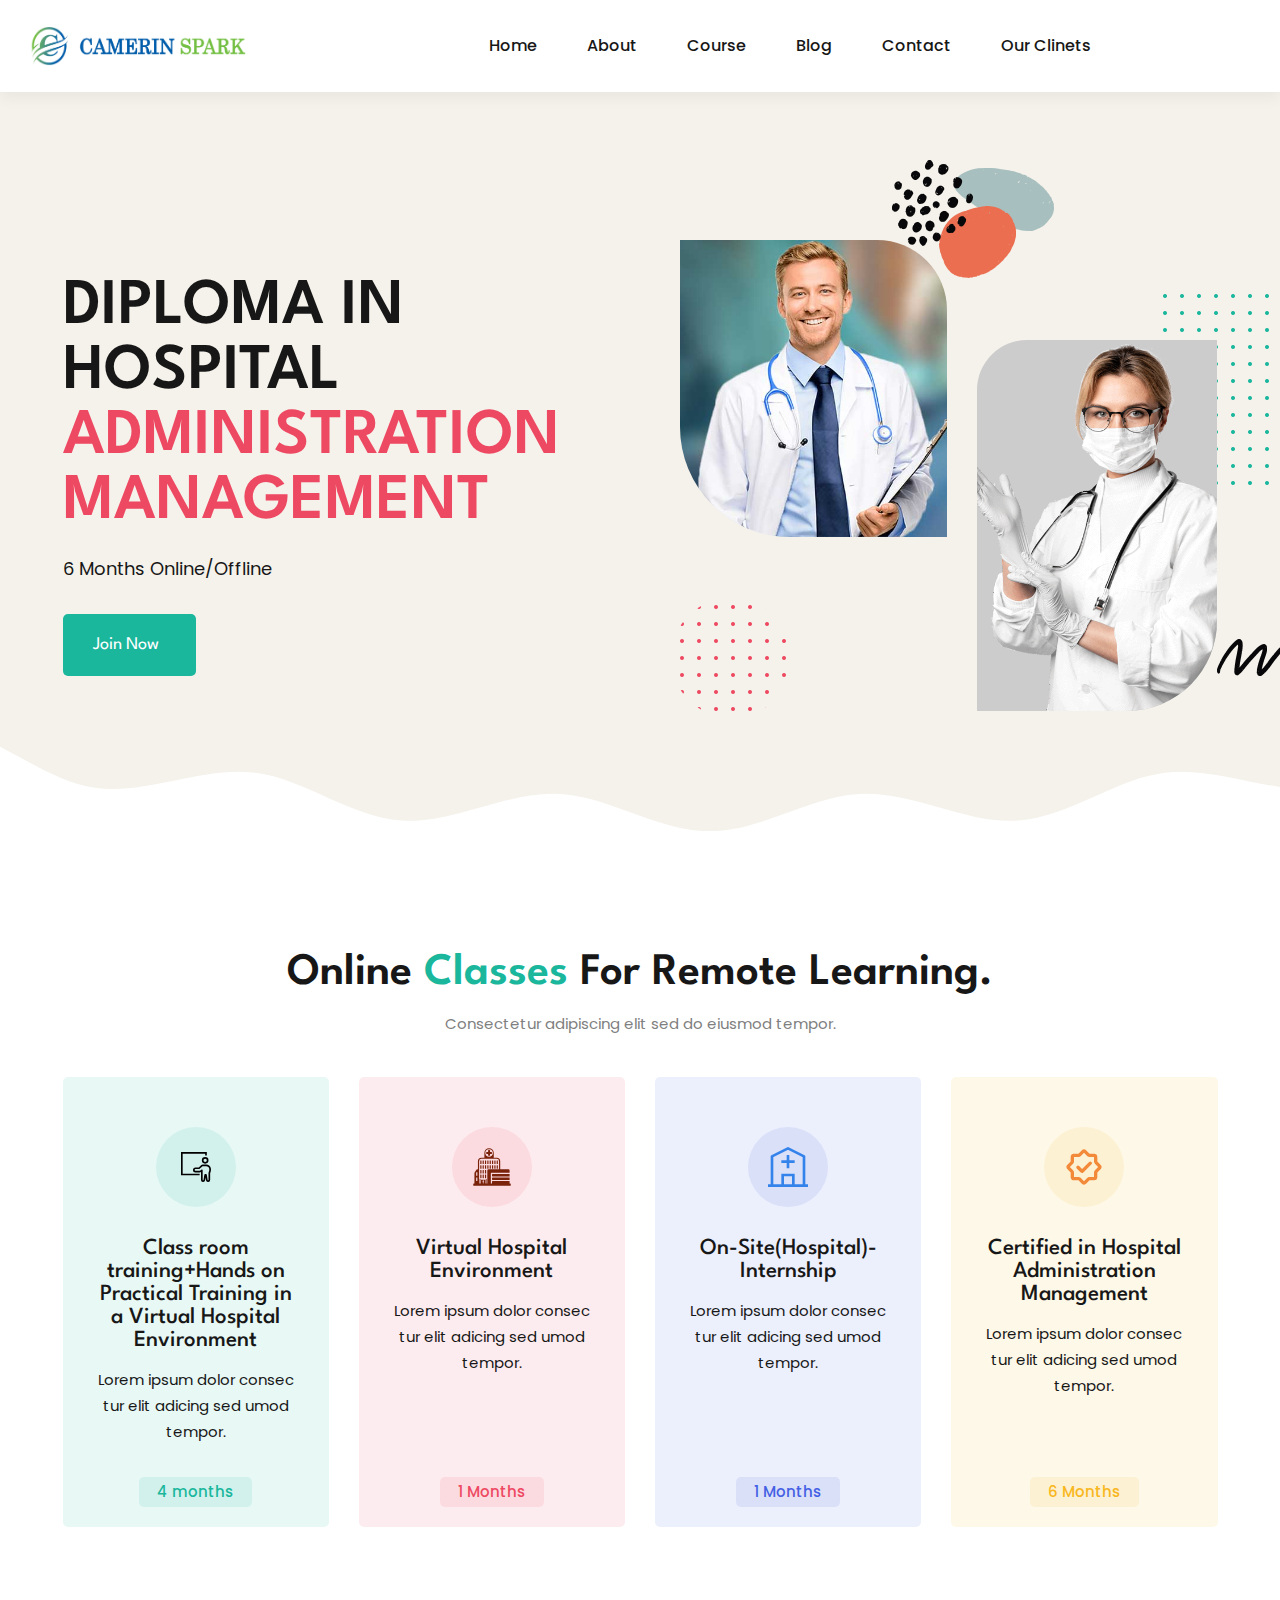
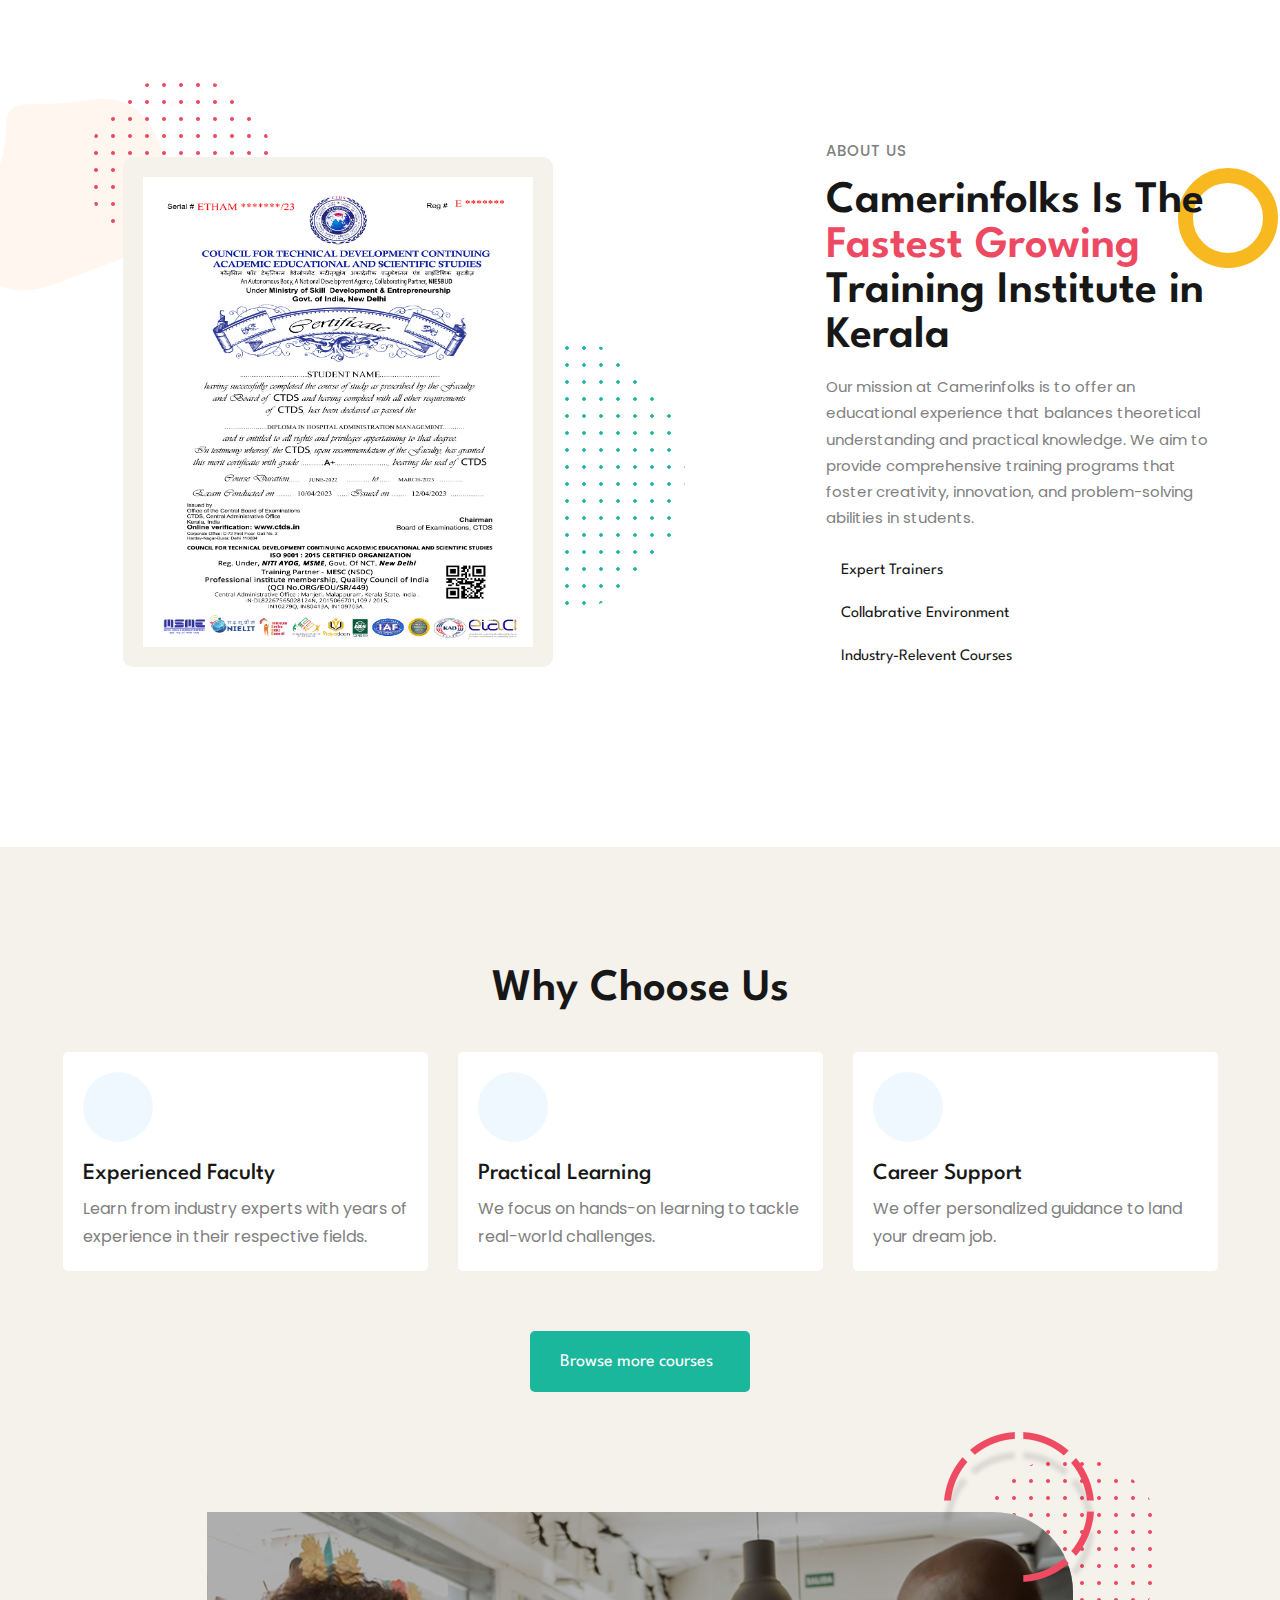
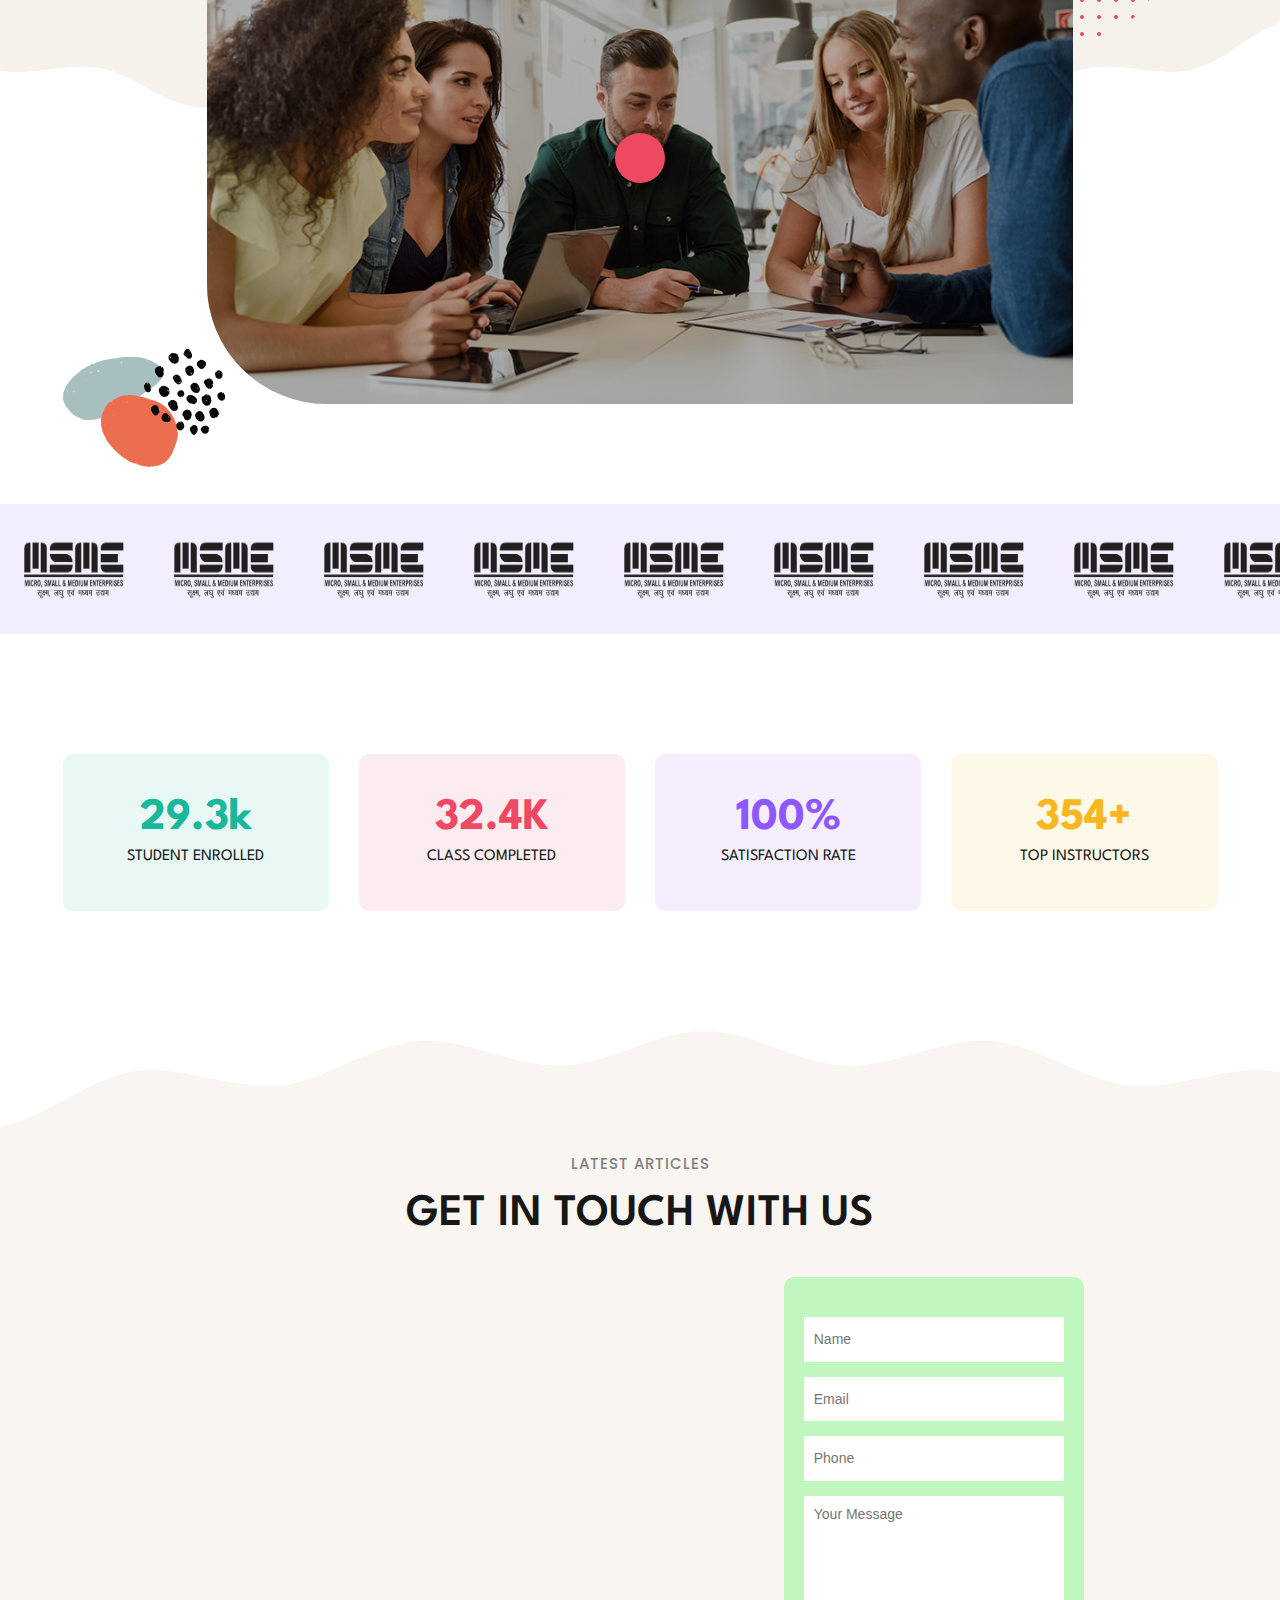
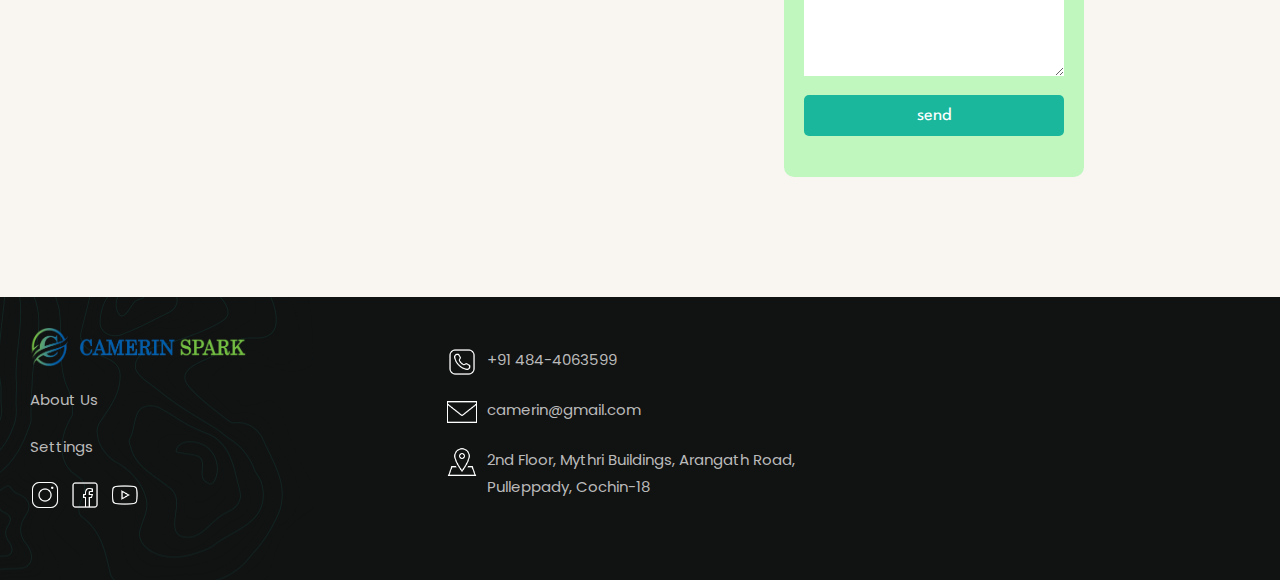
==== index.html @ 9398b5c0 "first commit" ====
<!DOCTYPE html>
<html lang="en">

<head>
  <meta charset="UTF-8">
  <meta http-equiv="X-UA-Compatible" content="IE=edge">
  <meta name="viewport" content="width=device-width, initial-scale=1.0">

  <!-- 
    - primary meta tag
  -->
  <title>camerin spark</title>
  <meta name="title" content="camerin spark">
  <meta name="description" content="This is an education html template made by codewithsadee">

  <!-- 
    - favicon
  -->
  <link rel="shortcut icon" href="./assets/images/logo_trasperent_cropped.png" type="image/svg+xml">

  <!-- 
    - custom css link
  -->
  <link rel="stylesheet" href="./assets/css/style.css">

  <!-- 
    - google font link
  -->
  <link rel="preconnect" href="https://fonts.googleapis.com">
  <link rel="preconnect" href="https://fonts.gstatic.com" crossorigin>
  <link
    href="https://fonts.googleapis.com/css2?family=League+Spartan:wght@400;500;600;700;800&family=Poppins:wght@400;500&display=swap"
    rel="stylesheet">

  <!-- 
    - preload images
  -->
  <link rel="preload" as="image" href="./assets/images/hero-bg.svg">
  <link rel="preload" as="image" href="./assets/images/hero-banner-1.jpg">
  <link rel="preload" as="image" href="./assets/images/hero-banner-2.jpg">
  <link rel="preload" as="image" href="./assets/images/hero-shape-1.svg">
  <link rel="preload" as="image" href="./assets/images/hero-shape-2.png">

</head>

<body id="top">

  <!-- 
    - #HEADER
  -->

  <header class="header" data-header>
    <div class="container">

      <a href="#" class="logo">
        <img src="./assets/images/logo_trasperent.png" width="162" height="50" alt="EduWeb logo">
      </a>

      <nav class="navbar" data-navbar>

        <div class="wrapper">
          <a href="#" class="logo">
            <img src="./assets/images/logo_trasperent.png" width="162" height="50" alt="EduWeb logo">
          </a>

          <button class="nav-close-btn" aria-label="close menu" data-nav-toggler>
            <ion-icon name="close-outline" aria-hidden="true"></ion-icon>
          </button>
        </div>

        <ul class="navbar-list">

          <li class="navbar-item">
            <a href="#home" class="navbar-link" data-nav-link>Home</a>
          </li>

          <li class="navbar-item">
            <a href="#about" class="navbar-link" data-nav-link>About</a>
          </li>

          <li class="navbar-item">
            <a href="#courses" class="navbar-link" data-nav-link>Course</a>
          </li>

          <li class="navbar-item">
            <a href="#blog" class="navbar-link" data-nav-link>Blog</a>
          </li>

          <li class="navbar-item">
            <a href="#contact" class="navbar-link" data-nav-link>Contact</a>
          </li>
          <li class="navbar-item">
            <a href="./client.html" class="navbar-link" data-nav-link>Our Clinets</a>
          </li>

        </ul>

      </nav>

      <div class="header-actions">

        <button class="header-action-btn" aria-label="open menu" data-nav-toggler>
          <ion-icon name="menu-outline" aria-hidden="true"></ion-icon>
        </button>

      </div>

      <div class="overlay" data-nav-toggler data-overlay></div>

    </div>
  </header>





  <main>
    <article>

      <!-- 
        - #HERO
      -->

      <section class="section hero has-bg-image" id="home" aria-label="home"
        style="background-image: url('./assets/images/hero-bg.svg')">
        <div class="container">

          <div class="hero-content">

            <h1 class="h1 section-title">
              DIPLOMA IN HOSPITAL<span class="span">ADMINISTRATION MANAGEMENT</span>
            </h1>

            <p class="hero-text">
              6 Months Online/Offline
            </p>

            <a href="#contact" class="btn has-before">
              <span class="span">Join Now</span>

              <ion-icon name="arrow-forward-outline" aria-hidden="true"></ion-icon>
            </a>

          </div>

          <figure class="hero-banner">

            <div class="img-holder one" style="--width: 270; --height: 300;">
              <img src="./assets/images/team-2.jpg" width="270" height="300" alt="hero banner" class="img-cover">
            </div>

            <div class="img-holder two" style="--width: 240; --height: 370;">
              <img src="./assets/images/bg-doctor.png" width="240" height="370" alt="hero banner" class="img-cover">
            </div>

           

            <img src="./assets/images/hero-shape-2.png" width="622" height="551" alt="" class="shape hero-shape-2">

          </figure>

        </div>
      </section>





      <!-- 
        - #Corse
      -->

      <section class="section category" aria-label="course" id="courses">
        <div class="container">


          <h2 class="h2 section-title">
            Online <span class="span">Classes</span> For Remote Learning.
          </h2>

          <p class="section-text">
            Consectetur adipiscing elit sed do eiusmod tempor.
          </p>

          <ul class="grid-list">

            <li>
              <div class="category-card" style="--color: 170, 75%, 41%">

                <div class="card-icon">
                  <img src="./assets/images/category-1.svg" width="40" height="40" loading="lazy"
                    alt="Online Degree Programs" class="img">
                </div>

                <h3 class="h3">
                  <a href="#" class="card-title">Class room training+Hands on Practical Training in a Virtual Hospital
                    Environment</a>
                </h3>

                <p class="card-text">
                  Lorem ipsum dolor consec tur elit adicing sed umod tempor.
                </p>

                <span class="card-badge">4 months</span>

              </div>
            </li>

            <li>
              <div class="category-card" style="--color: 351, 83%, 61%">

                <div class="card-icon">
                  <img src="./assets/images/category-2.svg" width="40" height="40" loading="lazy"
                    alt="Non-Degree Programs" class="img">
                </div>

                <h3 class="h3">
                  <a href="#" class="card-title">Virtual Hospital Environment</a>
                </h3>

                <p class="card-text">
                  Lorem ipsum dolor consec tur elit adicing sed umod tempor.
                </p>

                <span class="card-badge">1 Months</span>

              </div>
            </li>

            <li>
              <div class="category-card" style="--color: 229, 75%, 58%">

                <div class="card-icon">
                  <img src="./assets/images/category-3.svg" width="40" height="40" loading="lazy"
                    alt="Off-Campus Programs" class="img">
                </div>

                <h3 class="h3">
                  <a href="#" class="card-title">On-Site(Hospital)-Internship</a>
                </h3>

                <p class="card-text">
                  Lorem ipsum dolor consec tur elit adicing sed umod tempor.
                </p>

                <span class="card-badge">1 Months</span>

              </div>
            </li>

            <li>
              <div class="category-card" style="--color: 42, 94%, 55%">

                <div class="card-icon">
                  <img src="./assets/images/category-4.svg" width="40" height="40" loading="lazy"
                    alt="Hybrid Distance Programs" class="img">
                </div>

                <h3 class="h3">
                  <a href="#" class="card-title">Certified in Hospital Administration Management</a>
                </h3>

                <p class="card-text">
                  Lorem ipsum dolor consec tur elit adicing sed umod tempor.
                </p>

                <span class="card-badge">6 Months</span>

              </div>
            </li>

          </ul>

        </div>
      </section>





      <!-- 
        - #ABOUT
      -->

      <section class="section about" id="about" aria-label="about">
        <div class="container">

          <figure class="about-banner">

            <div class="img-holder" id="img-holder" >
              <div class="img-box">
             <img src="./assets//images/certificate.jpeg" alt="">
              </div>
            </div>
            <!-- <img src="./assets/images/about-shape-1.svg" width="360" height="420" loading="lazy" alt=""
            class="shape about-shape-1"> -->

            <!-- <img src="./assets/images/about-shape-2.svg" width="371" height="220" loading="lazy" alt=""
              class="shape about-shape-2"> -->

            <img src="./assets/images/about-shape-3.png" width="722" height="528" loading="lazy" alt=""
              class="shape about-shape-3">

          </figure>

          <div class="about-content">

            <p class="section-subtitle">About Us</p>

            <h2 class="h2 section-title">
              Camerinfolks Is The<span class="span">Fastest Growing</span>Training Institute in Kerala
            </h2>
            <p class="section-text">
              Our mission at Camerinfolks is to offer an educational experience that balances theoretical understanding
              and practical knowledge. We aim to provide comprehensive training programs that foster creativity,
              innovation, and problem-solving abilities in students.
            </p>

            <ul class="about-list">

              <li class="about-item">
                <ion-icon name="checkmark-done-outline" aria-hidden="true"></ion-icon>

                <span class="span">Expert Trainers</span>
              </li>

              <li class="about-item">
                <ion-icon name="checkmark-done-outline" aria-hidden="true"></ion-icon>

                <span class="span">Collabrative Environment</span>
              </li>

              <li class="about-item">
                <ion-icon name="checkmark-done-outline" aria-hidden="true"></ion-icon>

                <span class="span">Industry-Relevent Courses</span>
              </li>

            </ul>

            <img src="./assets/images/about-shape-4.svg" width="100" height="100" loading="lazy" alt=""
              class="shape about-shape-4">

          </div>

        </div>
      </section>





      <!-- 
        - #why choose us
      -->

      <section class="section course"  aria-label="course">
        <div class="container">


          <h2 class="h2 section-title">Why Choose Us</h2>

          <ul class="grid-list">

            <li>
              <div class="course-card">
                <div class="why-box">
                  <div class="why-icon-box"><ion-icon class="why-icon" name="calendar-outline"></ion-icon></div>
                  <div id="why-content-box">
                    <h3 class="h3"><a>Experienced Faculty</a></h3>
                    <p class="card-text">Learn from industry experts with years of experience in their respective
                      fields.</p>
                  </div>
                </div>
              </div>
            </li>
            <li>
              <div class="course-card">
                <div class="why-box">
                  <div class="why-icon-box"><ion-icon class="why-icon" name="business-outline"></ion-icon></div>
                  <div id="why-content-box">
                    <h3 class="h3"><a>Practical Learning</a></h3>
                    <p class="card-text">We focus on hands-on learning to tackle real-world challenges.</p>
                  </div>
                </div>
              </div>
            </li>
            <li>
              <div class="course-card">
                <div class="why-box">
                  <div class="why-icon-box"><ion-icon class="why-icon" name="timer-outline"></ion-icon></div>
                  <div id="why-content-box">
                    <h3 class="h3"><a>Career Support</a></h3>
                    <p class="card-text">We offer personalized guidance to land your dream job.</p>
                  </div>
                </div>
              </div>
            </li>



          </ul>

          <a href="#" class="btn has-before">
            <span class="span">Browse more courses</span>

            <ion-icon name="arrow-forward-outline" aria-hidden="true"></ion-icon>
          </a>

        </div>
      </section>





      <!-- 
        - #VIDEO
      -->

      <section class="video has-bg-image" aria-label="video"
        style="background-image: url('./assets/images/video-bg.png')">
        <div class="container">

          <div class="video-card">

            <div class="video-banner img-holder has-after" style="--width: ; --height: ;">
              <img src="./assets/images/video-banner.jpg" width="970" height="550" loading="lazy" alt="video banner"
                class="img-cover">

              <button class="play-btn" aria-label="play video">
                <ion-icon name="play" aria-hidden="true"></ion-icon>
              </button>
            </div>

            <img src="./assets/images/video-shape-1.png" width="1089" height="605" loading="lazy" alt=""
              class="shape video-shape-1">

            <img src="./assets/images/video-shape-2.png" width="158" height="174" loading="lazy" alt=""
              class="shape video-shape-2">

          </div>

        </div>
      </section>


      <div class="company-section">
        <div class="company-section-box">
          <img src="./assets/images/partners1.png" alt="">
        </div>
        <div class="company-section-box">
          <img src="./assets/images/partners1.png" alt="">
        </div>
        <div class="company-section-box">
          <img src="./assets/images/partners1.png" alt="">
        </div>
        <div class="company-section-box">
          <img src="./assets/images/partners1.png" alt="">
        </div>
        <div class="company-section-box">
          <img src="./assets/images/partners1.png" alt="">
        </div>
        <div class="company-section-box">
          <img src="./assets/images/partners1.png" alt="">
        </div>
        <div class="company-section-box">
          <img src="./assets/images/partners1.png" alt="">
        </div>
        <div class="company-section-box">
          <img src="./assets/images/partners1.png" alt="">
        </div>
        <div class="company-section-box">
          <img src="./assets/images/partners1.png" alt="">
        </div>
        <div class="company-section-box">
          <img src="./assets/images/partners1.png" alt="">
        </div>
      </div>





      <!-- 
        - #STATE
      -->

      <section class="section stats" aria-label="stats">
        <div class="container">

          <ul class="grid-list">

            <li>
              <div class="stats-card" style="--color: 170, 75%, 41%">
                <h3 class="card-title">29.3k</h3>

                <p class="card-text">Student Enrolled</p>
              </div>
            </li>

            <li>
              <div class="stats-card" style="--color: 351, 83%, 61%">
                <h3 class="card-title">32.4K</h3>

                <p class="card-text">Class Completed</p>
              </div>
            </li>

            <li>
              <div class="stats-card" style="--color: 260, 100%, 67%">
                <h3 class="card-title">100%</h3>

                <p class="card-text">Satisfaction Rate</p>
              </div>
            </li>

            <li>
              <div class="stats-card" style="--color: 42, 94%, 55%">
                <h3 class="card-title">354+</h3>

                <p class="card-text">Top Instructors</p>
              </div>
            </li>

          </ul>

        </div>
      </section>





      <!-- 
        - #contact
      -->

      <section class="section blog has-bg-image" id="contact" aria-label="blog"
        style="background-image: url('./assets/images/blog-bg.svg')">
        <div class="container">

          <p class="section-subtitle">Latest Articles</p>

          <h2 class="h2 section-title">GET IN TOUCH WITH US</h2>
          <div class="contact-section">
            <div class="contact-details">

            </div>
            <div class="contact-form-container">
              <form method="post" action="https://script.google.com/macros/s/AKfycbxgvLLyGcrRQfKR5fucp6spOik-lvtg8Z1G0EgBoYIe5aEpSoWYTeNMl5RRjBvzOwwDAg/exec" name="gform" class="contact-form">
                <div>
                  <input type="text" name="your-name" placeholder="Name">
                </div>
                <div>
                  <input type="text" name="your-number" placeholder="Email">
                </div>
                <div>
                  <input type="email" name="your-email" placeholder="Phone">
                </div>
                <div>
                  <textarea name="message" id="" cols="30" rows="10" placeholder="Your Message"></textarea>
                </div>
                <button class="form-submit" type="submit" id="submit" value="Submit">send</button>
              </form>
            </div>
          </div>


          <img src="./assets/images/blog-shape.png"  height="186" loading="lazy" alt=""
            class="shape blog-shape">

        </div>
      </section>


    </article>
  </main>





  <!-- 
    - #FOOTER
  -->

  <footer class="footer" style="background-image: url('./assets/images/footer-bg.png')">

    <div class="footer-top" id="footer-top">
      <div class=" grid-list">

        <div class="footer-brand" id="footer-brand">

          <a href="#">
            <img class="main-logo"  src="./assets/images/logo_trasperent.png" width="162" height="50" alt="EduWeb logo">
          </a>

          <!-- <p class="footer-brand-text">
            Camerinfolks Pvt. Ltd. is the most innovative Software Training institute in Kochi, delivering offline and online training across India and other countries. Camerinfolks Pvt. Ltd. is another subsidiary of Camerin Group Pvt. Ltd. We offer a wide range of trending software courses and provide real-time live projects and hands-on practical sessions along with training.
          </p> -->
          <ul class="footer-list first-section">

            <li>
            <p>About Us</p>
            </li>
            <li>Settings</li>
            <li class="social-icon"><a href=""><img src="./assets/images/instagram.png" alt=""></a>
              <img src="./assets//images//facebook.png" alt="">
              <img src="./assets/images/youtube.png" alt="">
            </li>

  
          </ul>



        </div>

        <ul class="footer-list first-section">

          <li>
           <img src="./assets/images/call-icon.png" alt="">
           <p>
            +91 484-4063599</p>
          </li>

          <li>
            <img src="./assets/images/email-icon.png" alt="">
            <p>camerin@gmail.com</p>
          </li>

          <li>
            <img src="./assets/images/address-icon.png" alt="">
            <p>
              2nd Floor, Mythri Buildings, Arangath Road, Pulleppady, Cochin-18</p>
          </li>
    

        </ul>
<!-- 
        <ul class="footer-list second-section">

        </ul> -->


      </div>
    </div>

  </footer>





  <!-- 
    - #BACK TO TOP
  -->

  <!-- <a href="#top" class="back-top-btn" aria-label="back top top" data-back-top-btn>
    <ion-icon name="chevron-up" aria-hidden="true"></ion-icon>
  </a> -->
  <div>
    <a class="whatsapp-icon" href="https://wa.me/7559040048" whatsapp-btn><img
        src="./assets/images/whatsapp.png" alt=""></a>
  </div>





  <!-- 
    - custom js link
  -->
  <script src="./assets/js/script.js" defer></script>

  <!-- 
    - ionicon link
  -->
  <script type="module" src="https://unpkg.com/ionicons@5.5.2/dist/ionicons/ionicons.esm.js"></script>
  <script nomodule src="https://unpkg.com/ionicons@5.5.2/dist/ionicons/ionicons.js"></script>

</body>

</html>
---- assets/css/style.css ----
/*-----------------------------------*\
  #style.css
\*-----------------------------------*/

/**
 * copyright 2022 codewithsadee
 */





/*-----------------------------------*\
  #CUSTOM PROPERTY
\*-----------------------------------*/

:root {

  /**
   * colors
   */

  --selective-yellow: hsl(42, 94%, 55%);
  --eerie-black-1: hsl(0, 0%, 9%);
  --eerie-black-2: hsl(180, 3%, 7%);
  --quick-silver: hsl(0, 0%, 65%);
  --radical-red: hsl(351, 83%, 61%);
  --light-gray: hsl(0, 0%, 80%);
  --isabelline: hsl(36, 33%, 94%);
  --gray-x-11: hsl(0, 0%, 73%);
  --kappel_15: hsla(170, 75%, 41%, 0.15);
  --platinum: hsl(0, 0%, 90%);
  --gray-web: hsl(0, 0%, 50%);
  --black_80: hsla(0, 0%, 0%, 0.8);
  --white_50: hsla(0, 0%, 100%, 0.5);
  --black_50: hsla(0, 0%, 0%, 0.5);
  --black_30: hsla(0, 0%, 0%, 0.3);
  --kappel: hsl(170, 75%, 41%);
  --white: hsl(0, 0%, 100%);

  /**
   * gradient color
   */

  --gradient: linear-gradient(-90deg,hsl(151, 58%, 46%) 0%,hsl(170, 75%, 41%) 100%);

  /**
   * typography
   */

  --ff-league_spartan: 'League Spartan', sans-serif;
  --ff-poppins: 'Poppins', sans-serif; 

  --fs-1: 4.2rem;
  --fs-2: 3.2rem;
  --fs-3: 2.3rem;
  --fs-4: 1.8rem;
  --fs-5: 1.5rem;
  --fs-6: 1.4rem;
  --fs-7: 1.3rem;

  --fw-500: 500;
  --fw-600: 600;

  /**
   * spacing
   */

  --section-padding: 75px;

  /**
   * shadow
   */

  --shadow-1: 0 6px 15px 0 hsla(0, 0%, 0%, 0.05);
  --shadow-2: 0 10px 30px hsla(0, 0%, 0%, 0.06);
  --shadow-3: 0 10px 50px 0 hsla(220, 53%, 22%, 0.1);

  /**
   * radius
   */

  --radius-pill: 500px;
  --radius-circle: 50%;
  --radius-3: 3px;
  --radius-5: 5px;
  --radius-10: 10px;

  /**
   * transition
   */

  --transition-1: 0.25s ease;
  --transition-2: 0.5s ease;
  --cubic-in: cubic-bezier(0.51, 0.03, 0.64, 0.28);
  --cubic-out: cubic-bezier(0.33, 0.85, 0.4, 0.96);

}





/*-----------------------------------*\
  #RESET
\*-----------------------------------*/

*,
*::before,
*::after {
  margin: 0;
  padding: 0;
  box-sizing: border-box;
}

li { list-style: none; }

a,
img,
span,
data,
input,
button,
ion-icon { display: block; }

a {
  color: inherit;
  text-decoration: none;
}

/* img { height: auto; } */

input,
button {
  background: none;
  border: none;
  font: inherit;
}

input { width: 100%; }

button { cursor: pointer; }

ion-icon { pointer-events: none; }

address { font-style: normal; }

html {
  font-family: var(--ff-poppins);
  font-size: 10px;
  scroll-behavior: smooth;
}

body {
  background-color: var(--white);
  color: var(--gray-web);
  font-size: 1.6rem;
  line-height: 1.75;
}

:focus-visible { outline-offset: 4px; }

::-webkit-scrollbar { width: 10px; }

::-webkit-scrollbar-track { background-color: hsl(0, 0%, 98%); }

::-webkit-scrollbar-thumb { background-color: hsl(0, 0%, 80%); }

::-webkit-scrollbar-thumb:hover { background-color: hsl(0, 0%, 70%); }





/*-----------------------------------*\
  #REUSED STYLE
\*-----------------------------------*/

.container { padding-inline: 15px; }

.section { padding-block: var(--section-padding); }

.shape {
  position: absolute;
  display: none;
}

.has-bg-image {
  background-repeat: no-repeat;
  background-size: cover;
  background-position: center;
}

.h1,
.h2,
.h3 {
  color: var(--eerie-black-1);
  font-family: var(--ff-league_spartan);
  line-height: 1;
}

.h1,
.h2 { font-weight: var(--fw-600); }

.h1 { font-size: var(--fs-1); }

.h2 { font-size: var(--fs-2); }

.h3 {
  font-size: var(--fs-3);
  font-weight: var(--fw-500);
}

.section-title {
  --color: var(--radical-red);
  text-align: center;
}

.section-title .span {
  display: inline-block;
  color: var(--color);
}

.btn {
  background-color: var(--kappel);
  color: var(--white);
  font-family: var(--ff-league_spartan);
  font-size: var(--fs-4);
  display: flex;
  align-items: center;
  gap: 7px;
  max-width: max-content;
  padding: 10px 20px;
  border-radius: var(--radius-5);
  overflow: hidden;
}

.has-before,
.has-after {
  position: relative;
  z-index: 1;
}

.has-before::before,
.has-after::after {
  position: absolute;
  content: "";
}

.btn::before {
  inset: 0;
  background-image: var(--gradient);
  z-index: -1;
  border-radius: inherit;
  transform: translateX(-100%);
  transition: var(--transition-2);
}

.btn:is(:hover, :focus)::before { transform: translateX(0); }

.img-holder {
  aspect-ratio: var(--width) / var(--height);
  background-color: var(--light-gray);
  overflow: hidden;
}

.img-cover {
  width: 100%;
  height: 100%;
  object-fit: cover;
}

.section-subtitle {
  font-size: var(--fs-5);
  text-transform: uppercase;
  font-weight: var(--fw-500);
  letter-spacing: 1px;
  text-align: center;
  margin-block-end: 15px;
}

.section-text {
  font-size: var(--fs-5);
  text-align: center;
  margin-block: 15px 25px;
}

.grid-list {
  display: grid;
  gap: 30px;
}

.category-card,
.stats-card { background-color: hsla(var(--color), 0.1); }

:is(.course, .blog) .section-title { margin-block-end: 40px; }





/*-----------------------------------*\
  #HEADER
\*-----------------------------------*/

.header .btn { display: none; }

.header {
  position: absolute;
  top: 0;
  left: 0;
  width: 100%;
  background-color: var(--white);
  padding-block: 12px;
  box-shadow: var(--shadow-1);
  z-index: 4;
}
.header .container .logo{
  width: 300px;
  height: 100%;
}
.header .container .logo img{
  height: 40px;
  width: 216px;
  /* position: absolute; */
  top: 0;
}
.header.active { position: fixed; }

.header .container,
.header-actions,
.navbar .wrapper {
  display: flex;
  justify-content: space-between;
  align-items: center;
  gap: 15px;
}

.header-action-btn,
.nav-close-btn {
  position: relative;
  color: var(--eerie-black-1);
  font-size: 24px;
  transition: var(--transition-1);
}

.header-action-btn:is(:hover, :focus) { color: var(--kappel); }

.header-action-btn .btn-badge {
  position: absolute;
  top: -10px;
  right: -10px;
  background-color: var(--kappel);
  color: var(--white);
  font-family: var(--ff-league_spartan);
  font-size: var(--fs-6);
  min-width: 20px;
  height: 20px;
  border-radius: var(--radius-circle);
}

.navbar {
  position: fixed;
  top: 0;
  left: -320px;
  background-color: var(--white);
  width: 100%;
  max-width: 320px;
  height: 100%;
  z-index: 2;
  transition: 0.25s var(--cubic-in);
}

.navbar.active {
  transform: translateX(320px);
  transition: 0.5s var(--cubic-out);
}

.navbar .wrapper {
  padding: 15px 20px;
  border-block-end: 1px solid var(--platinum);
}

.nav-close-btn {
  background-color: var(--white);
  box-shadow: var(--shadow-2);
  padding: 8px;
  border-radius: var(--radius-circle);
}

.nav-close-btn:is(:hover, :focus) {
  background-color: var(--kappel);
  color: var(--white);
}

.navbar-list { padding: 15px 20px; }

.navbar-item:not(:last-child) { border-block-end: 1px solid var(--platinum); }

.navbar-link {
  padding-block: 8px;
  font-weight: var(--fw-500);
  transition: var(--transition-1);
}

.navbar-link:is(:hover, :focus) { color: var(--kappel); }

.overlay {
  position: fixed;
  inset: 0;
  background-color: var(--black_80);
  pointer-events: none;
  opacity: 0;
  z-index: 1;
  transition: var(--transition-1);
}

.overlay.active {
  opacity: 1;
  pointer-events: all;
}





/*-----------------------------------*\
  #HERO
\*-----------------------------------*/

.hero { padding-block-start: calc(var(--section-padding) + 80px); }

.hero .container {
  display: grid;
  gap: 40px;
}

.hero-text {
  color: var(--eerie-black-1);
  font-size: var(--fs-4);
  text-align: center;
  margin-block: 18px 20px;
}

.hero .btn { margin-inline: auto; }

.hero-banner {
  display: grid;
  grid-template-columns: 1fr 0.8fr;
  align-items: flex-start;
  gap: 30px;
}

.hero-banner .img-holder.one {
  border-top-right-radius: 70px;
  border-bottom-left-radius: 110px;
}

.hero-banner .img-holder.two {
  border-top-left-radius: 50px;
  border-bottom-right-radius: 90px;
}





/*-----------------------------------*\
  #CATEGORY
\*-----------------------------------*/

.category .section-subtitle { color: var(--radical-red); }

.category .section-title { --color: var(--kappel); }

.category .section-text { margin-block-end: 40px; }

.category-card {
  padding: 50px 30px;
  text-align: center;
  border-radius: var(--radius-5);
  max-height: 450px;
  min-height: 450px;
  position: relative;
  box-sizing: border-box;
  display: flex;
  flex-direction: column;
  align-items: center;
  justify-content:flex-start;
}

.category-card .card-icon {
  background-color: hsla(var(--color), 0.1);
  width: 80px;
  height: 80px;
  display: grid;
  place-items: center;
  border-radius: var(--radius-circle);
  margin-inline: auto;
  margin-block-end: 30px;
}

.category-card .card-text {
  color: var(--eerie-black-1);
  font-size: var(--fs-5);
  margin-block: 15px 25px;
}

.category-card .card-badge {
  background-color: hsla(var(--color), 0.1);
  color: hsl(var(--color));
  font-size: var(--fs-5);
  font-weight: var(--fw-500);
  padding: 2px 18px;
  max-width: max-content;
  margin-inline: auto;
  border-radius: var(--radius-5);
  position: absolute;
  bottom: 20px;
  text-align: center;
}





/*-----------------------------------*\
  #ABOUT
\*-----------------------------------*/

.about {
  padding-block-start: 0;
  overflow: hidden;
}

.about .container {
  display: grid;
  gap: 30px;
}

.about-banner {
  position: relative;
  z-index: 1;
}

.about-banner .img-holder { border-radius: var(--radius-10); }
/* .about-content .img-holder .img-box{
  padding: 20px;
} */
.about-banner .img-holder img{
  height: 470px;
  width: 390px;
  
}
#img-holder{
  background-color:transparent;
  text-align: center;
  display: flex;
  align-items: center;
  justify-content: center;
}
#img-holder .img-box{
padding: 20px;
background-color: #F5F2EB;
}
.about-shape-2 {
  display: block;
  bottom: -100px;
  left: -60px;
  animation: bounce 2.5s infinite;
}

@keyframes bounce {
  0%,
  20%,
  50%,
  80%,
  100% { transform: translateY(0); }

  40% { transform: translateY(-30px); }

  60% { transform: translateY(-15px); }
}

.about :is(.section-subtitle, .section-title, .section-text) {
  text-align: left;
}

.about-item {
  margin-block: 15px;
  display: flex;
  align-items: center;
  gap: 15px;
}

.about-item ion-icon {
  color: var(--selective-yellow);
  font-size: 20px;
  --ionicon-stroke-width: 50px;
}

.about-item .span {
  color: var(--eerie-black-1);
  font-family: var(--ff-league_spartan);
}
@media (max-width: 500px) {
  .about-banner .img-holder img{
    height: 400px;
    width: 330px;
    
  }
  #img-holder .img-box{
    border-radius: 5px;
    }
}





/*-----------------------------------*\
  #COURSE
\*-----------------------------------*/

.course { background-color: var(--isabelline); }
.course-card:hover{
  box-shadow: rgba(0, 0, 0, 0.35) 0px 5px 15px;
}
.course-card .why-box{
  display: flex;
  flex-direction: column;
  padding: 20px;
}
#why-content-box a{
  margin-bottom: 10px;

}

.course-card .why-icon-box{
  display: flex;
  align-items: center;
  justify-content: center;
  color: #f76250;
  background-color: aliceblue;
  width: 70px;
  height: 70px;
  margin-bottom: 20px;
  border-radius: 50%;
}
.why-icon{
  width: 30px;
  height: 30px;
}
.course-card {
  position: relative;
  background-color: var(--white);
  border-radius: var(--radius-5);
  overflow: hidden;

}

.course-card .img-cover { transition: var(--transition-2); }

.course-card:is(:hover, :focus-within) .img-cover { transform: scale(1.1); }

.course-card :is(.abs-badge, .badge) {
  font-family: var(--ff-league_spartan);
  border-radius: var(--radius-3);
}

.course-card .abs-badge {
  position: absolute;
  top: 10px;
  right: 10px;
  background-color: var(--selective-yellow);
  color: var(--white);
  display: flex;
  align-items: center;
  gap: 5px;
  line-height: 1;
  padding: 6px 8px;
  padding-block-end: 3px;
}

.course-card .abs-badge ion-icon {
  font-size: 18px;
  margin-block-end: 5px;
  --ionicon-stroke-width: 50px;
}

.course-card .card-content { padding: 25px; }

.course-card .badge {
  background-color: var(--kappel_15);
  max-width: max-content;
  color: var(--kappel);
  line-height: 25px;
  padding-inline: 10px;
}

.course-card .card-title {
  display: -webkit-box;
  -webkit-box-orient: vertical;
  -webkit-line-clamp: 2;
  overflow: hidden;
  margin-block: 15px 8px;
  transition: var(--transition-1);
}

.course-card .card-title:is(:hover, :focus) { color: var(--kappel); }

.course-card :is(.wrapper, .rating-wrapper, .card-meta-list, .card-meta-item) {
  display: flex;
  align-items: center;
}

.course-card .wrapper { gap: 10px; }

.course-card .rating-wrapper { gap: 3px; }

.course-card .rating-wrapper ion-icon { color: var(--selective-yellow); }

.course-card .rating-text {
  color: var(--eerie-black-1);
  font-size: var(--fs-6);
  font-weight: var(--fw-500);
}

.course-card .price {
  color: var(--radical-red);
  font-family: var(--ff-league_spartan);
  font-size: var(--fs-4);
  font-weight: var(--fw-600);
  margin-block: 8px 15px;
}

.course-card .card-meta-list { flex-wrap: wrap; }

.course-card .card-meta-item {
  position: relative;
  gap: 5px;
}

.course-card .card-meta-item:not(:last-child)::after {
  content: "|";
  display: inline-block;
  color: var(--platinum);
  padding-inline: 10px;
}

.course-card .card-meta-item ion-icon {
  color: var(--quick-silver);
  --ionicon-stroke-width: 50px;
}

.course-card .card-meta-item .span {
  color: var(--eerie-black-1);
  font-size: var(--fs-7);
}

.course .btn {
  margin-inline: auto;
  margin-block-start: 60px;
}





/*-----------------------------------*\
  #VIDEO
\*-----------------------------------*/

.video {
  background-size: contain;
  background-position: center top;
}

.video-banner {
  position: relative;
  border-top-right-radius: 80px;
  border-bottom-left-radius: 120px;
}

.video .play-btn {
  position: absolute;
  top: 50%;
  left: 50%;
  transform: translate(-50%, -50%);
  background-color: var(--radical-red);
  font-size: 30px;
  padding: 16px;
  color: var(--white);
  border-radius: var(--radius-circle);
  box-shadow: 0 0 0 0 var(--white_50);
  z-index: 1;
  animation: pulse 3s ease infinite;
}

@keyframes pulse {
  0% { box-shadow: 0 0 0 0 var(--white_50); }
  100% { box-shadow: 0 0 0 20px transparent; }
}

.video-banner::after {
  inset: 0;
  background-color: var(--black_30);
}



/*-----------------------------------*\
  #companies
\*-----------------------------------*/
.company-section{
  height: 130px;
  width: 100%;
  background-color: #F3EEFF;
  margin-top: 100px;
  display: flex;
  align-items: center;
  justify-content: space-between;
  box-sizing: border-box;
  overflow: hidden;
 
}

.company-section img{
  height: 60px;
  width: 150px;
}

/*-----------------------------------*\
  #STATS
\*-----------------------------------*/

.stats-card {
  text-align: center;
  padding: 25px;
  border-radius: var(--radius-10);
}

.stats-card :is(.card-title, .card-text) { font-family: var(--ff-league_spartan); }

.stats-card .card-title {
  color: hsl(var(--color));
  font-size: var(--fs-2);
  line-height: 1.1;
}

.stats-card .card-text {
  color: var(--eerie-black-1);
  text-transform: uppercase;
}





/*-----------------------------------*\
  #contact
\*-----------------------------------*/


.contact-section{
  display: grid;
  grid-template-columns: 1fr 1fr;
  gap: 20px;
}
.contact-details{
  height: 500px;
  border-radius: 50px 0px 50px 0px;
  background-image: url("../images/contact-section2.jpg");
  background-position: center ;
  background-size: cover;

}
.contact-form-container{
  height: 500px;  
  /* background-color:rgb(191, 247, 191); */
  display: flex;
  justify-content: center;
}


.contact-form{
  height: 500px;
  width: 300px;
  padding: 40px 20px;
  background-color:rgb(191, 247, 191);
  border-radius: 10px;
}
.contact-form input{
  font-family: "Roboto", sans-serif;
  outline: 0;
  background: #ffffff;
  width: 100%;
  border: 0;
  margin: 0 0 15px;
  padding: 10px;
  box-sizing: border-box;
  font-size: 14px;
}
.contact-form textarea{
  width: 100%;
  font-family: "Roboto", sans-serif;
  outline: 0;
  background: #ffffff;
  border: 0;
  padding: 10px;
  box-sizing: border-box;
  font-size: 14px;
}
.form-submit{
  background-color: var(--kappel);
  color: var(--white);
  font-family: var(--ff-league_spartan);
  font-size: var(--fs-4);
  padding: 5px 10px;
  border-radius: var(--radius-5);
width: 100%;
margin-top: 10px;
}


@media (max-width: 800px) {
  .contact-section{
    grid-template-columns: 1fr;
  }
  .whatsapp-icon img{
    width: 30px;
    height: 30px;
  }
}




/*-----------------------------------*\
  #FOOTER
\*-----------------------------------*/
.footer {
  background-repeat: no-repeat;
  background-color: var(--eerie-black-2);
  color: var(--gray-x-11);
  font-size: var(--fs-5);
}
#footer-top{
  padding: 30px;
}
#footer-top .main-logo{
  width: 216px;
  height: 40px;
}
.footer .section .grid-list{
  padding-left: 30px;
}



.footer-list{
  padding: 20px 0px;
}
.footer-list li img{
  width: 30px;
  height: 30px;
  margin-right: 10px;
}
.first-section li{
  display: flex;
  margin-bottom: 20px;

}
.social-icon{
  margin-right: 60px;
}
/*
.footer-top {
  display: grid;
  gap: 30px;
}

.footer-brand-text { margin-block: 20px; }

.footer-brand .wrapper {
  display: flex;
  gap: 5px;
}

.footer-brand .wrapper .span { font-weight: var(--fw-500); }

.footer-link { transition: var(--transition-1); }

.footer-link:is(:hover, :focus) { color: var(--kappel); }

.footer-list-title {
  color: var(--white);
  font-family: var(--ff-league_spartan);
  font-size: var(--fs-3);
  font-weight: var(--fw-600);
  margin-block-end: 10px;
}

.footer-list .footer-link { padding-block: 5px; }

.newsletter-form { margin-block: 20px 35px; }

.newsletter-form .input-field {
  background-color: var(--white);
  padding: 12px;
  border-radius: var(--radius-5);
  margin-block-end: 20px;
}

.newsletter-form .btn {
  min-width: 100%;
  justify-content: center;
}

.social-list {
  display: flex;
  gap: 25px;
}

.social-link { font-size: 20px; }

.footer-bottom {
  border-block-start: 1px solid var(--eerie-black-1);
  padding-block: 30px;
}

.copyright { text-align: center; }

.copyright-link {
  color: var(--kappel);
  display: inline-block;
}


 */


/*-----------------------------------*\
  #BACK TO TOP
\*-----------------------------------*/

/* .back-top-btn {
  position: fixed;
  bottom: 40px;
  right: 30px;
  background-color: var(--kappel);
  color: var(--white);
  font-size: 20px;
  padding: 15px;
  border-radius: var(--radius-circle);
  z-index: 3;
  opacity: 0;
  pointer-events: none;
  transition: var(--transition-1);
}

.back-top-btn.active {
  transform: translateY(10px);
  opacity: 1;
  pointer-events: all;
} */
/*-----------------------------------*\
  #Whatsapp icon
\*-----------------------------------*/
.whatsapp-icon {
  position: fixed;
  bottom: 40px;
  right: 30px;
  background-color: var(--kappel);
  color: var(--white);
  font-size: 20px;
  padding: 15px;
  border-radius: var(--radius-circle);
  z-index: 3;
  opacity: 0;
  pointer-events: none;
  transition: var(--transition-1);
}
.whatsapp-icon img{
width: 50px;
height: 50px;
}
.whatsapp-icon.active {
  transform: translateY(10px);
  opacity: 1;
  pointer-events: all;
}
@media (max-width: 400px) {
  .whatsapp-icon img{
    width: 30px;
    height: 30px;
  }
}


/*-----------------------------------*\
  #MEDIA QUERIES
\*-----------------------------------*/

/**
 * responsive for large than 575px screen
 */

@media (min-width: 575px) {

  /**
   * REUSED STYLE
   */

  .container {
    max-width: 520px;
    width: 100%;
    margin-inline: auto;
  }
 

  .grid-list { grid-template-columns: 1fr 1fr; }

  :is(.course, .blog) .grid-list { grid-template-columns: 1fr; }



  /**
   * HEADER
   */

  .header .container { max-width: unset; }

  .header-actions { gap: 30px; }



  /**
   * HERO
   */

  .hero-banner { grid-template-columns: 1fr 0.9fr; }



  /**
   * VIDEO
   */

  .video .play-btn { padding: 25px; }



  /**
   * STATS
   */

  .stats-card { padding: 40px 30px; }



  /**
   * FOOTER
   */



}





/**
 * responsive for large than 768px screen
 */

@media (min-width: 768px) {

  /**
   * CUSTOM PROPERTY
   */

  :root {

    /**
     * typography
     */

    --fs-1: 4.6rem;
    --fs-2: 3.8rem;

  }



  /**
   * REUSED STYLE
   */

  .container { max-width: 720px; }

  .btn { padding: 15px 30px; }

  :is(.course, .blog) .grid-list { grid-template-columns: 1fr 1fr; }



  /**
   * HEADER
   */

  .header .container { padding-inline: 30px; }

  .header .btn {
    display: flex;
    padding: 10px 30px;
    margin-inline: 20px;
  }



  /**
   * HERO
   */

  .hero { padding-block-start: calc(var(--section-padding) + 90px); }

  .hero .container { gap: 50px; }

  .hero-text { margin-block-end: 30px; }

  .hero-banner {
    position: relative;
    z-index: 1;
  }

  .hero-banner .img-holder { max-width: max-content; }

  .hero-banner .img-holder.one { justify-self: flex-end; }

  .hero-banner .img-holder.two { margin-block-start: 100px; }

  .hero-shape-1 {
    display: block;
    position: absolute;
    bottom: -40px;
    left: -10px;
  }



  /**
   * ABOUT
   */

  .about { padding-block-start: 50px; }

  .about-banner {
    padding: 60px;
    padding-inline-end: 0;
  }

  .about-banner .img-holder {
    max-width: max-content;
    margin-inline: auto;
  }

  .about-shape-1 {
    display: block;
    top: -40px;
    right: -70px;
  }



  /**
   * FOOTER
   */

  .footer-brand,
  .footer-list:last-child { grid-column: auto; }

  .newsletter-form .btn { padding-block: 10px; }

}





/**
 * responsive for large than 992px screen
 */

@media (min-width: 992px) {

  /**
   * CUSTOM PROPERTY
   */

  :root {

    /**
     * typography
     */

    --fs-1: 5.5rem;
    --fs-2: 4.5rem;

  }



  /**
   * REUSED STYLE
   */

  .container { max-width: 960px; }

  .grid-list { grid-template-columns: repeat(4, 1fr); }

  :is(.course, .blog) .grid-list { grid-template-columns: repeat(3, 1fr); }



  /**
   * HERO
   */

  .hero .container {
    grid-template-columns: 1fr 1fr;
    align-items: center;
  }

  .hero .section-title,
  .hero-text { text-align: left; }

  .hero .btn { margin-inline: 0; }



  /**
   * ABOUT
   */

  .about .container {
    grid-template-columns: 1fr 0.6fr;
    align-items: center;
    gap: 60px;
  }



  /**
   * VIDEO
   */

  .video-banner {
    max-width: 75%;
    margin-inline: auto;
  }



  /**
   * FOOTER
   */

  .footer .grid-list { grid-template-columns: 1fr 1fr 1fr; }

}





/**
 * responsive for large than 1200px screen
 */

@media (min-width: 1200px) {

  /**
   * CUSTOM PROPERTY
   */

  :root {

    /**
     * typography
     */

    --fs-1: 6.5rem;

    /**
     * spacing
     */

    --section-padding: 120px;

  }



  /**
   * REUSED STYLE
   */

  .container { max-width: 1185px; }

  .shape { display: block; }

  .about-content,
  .video-card,
  .blog { position: relative; }



  /**
   * HEADER
   */

  .header-action-btn:last-child,
  .navbar .wrapper,
  .overlay { display: none; }

  .header.active {
    transform: translateY(-100%);
    animation: slideIn 0.5s ease forwards;
  }

  @keyframes slideIn {
    0% { transform: translateY(-100%); }
    100% { transform: translateY(0); }
  }

  .navbar,
  .navbar.active { all: unset; }

  .navbar-list {
    display: flex;
    gap: 50px;
    padding: 0;
  }

  .navbar-item:not(:last-child) { border-block-end: none; }

  .navbar-link {
    color: var(--eerie-black-1);
    padding-block: 20px;
  }

  .header .btn { margin-inline-end: 0; }



  /**
   * HERO
   */

  .hero { padding-block-start: calc(var(--section-padding) + 120px); }

  .hero .container { gap: 80px; }

  .hero-shape-2 {
    top: -80px;
    z-index: -1;
  }



  /**
   * ABOUT
   */

  .about .container { gap: 110px; }

  .about-banner .img-holder { margin-inline: 0; }

  .about-shape-3 {
    top: -20px;
    left: -100px;
    z-index: -1;
  }

  .about-content { z-index: 1; }

  .about-shape-4 {
    top: 30px;
    right: -60px;
    z-index: -1;
  }



  /**
   * VIDEO
   */

  .video-shape-1 {
    top: -50px;
    left: 0;
  }

  .video-shape-2 {
    top: -80px;
    right: 120px;
    z-index: 1;
  }



  /**
   * BLOG
   */

  .blog-shape {
    top: 0;
    left: 0;
  }

}
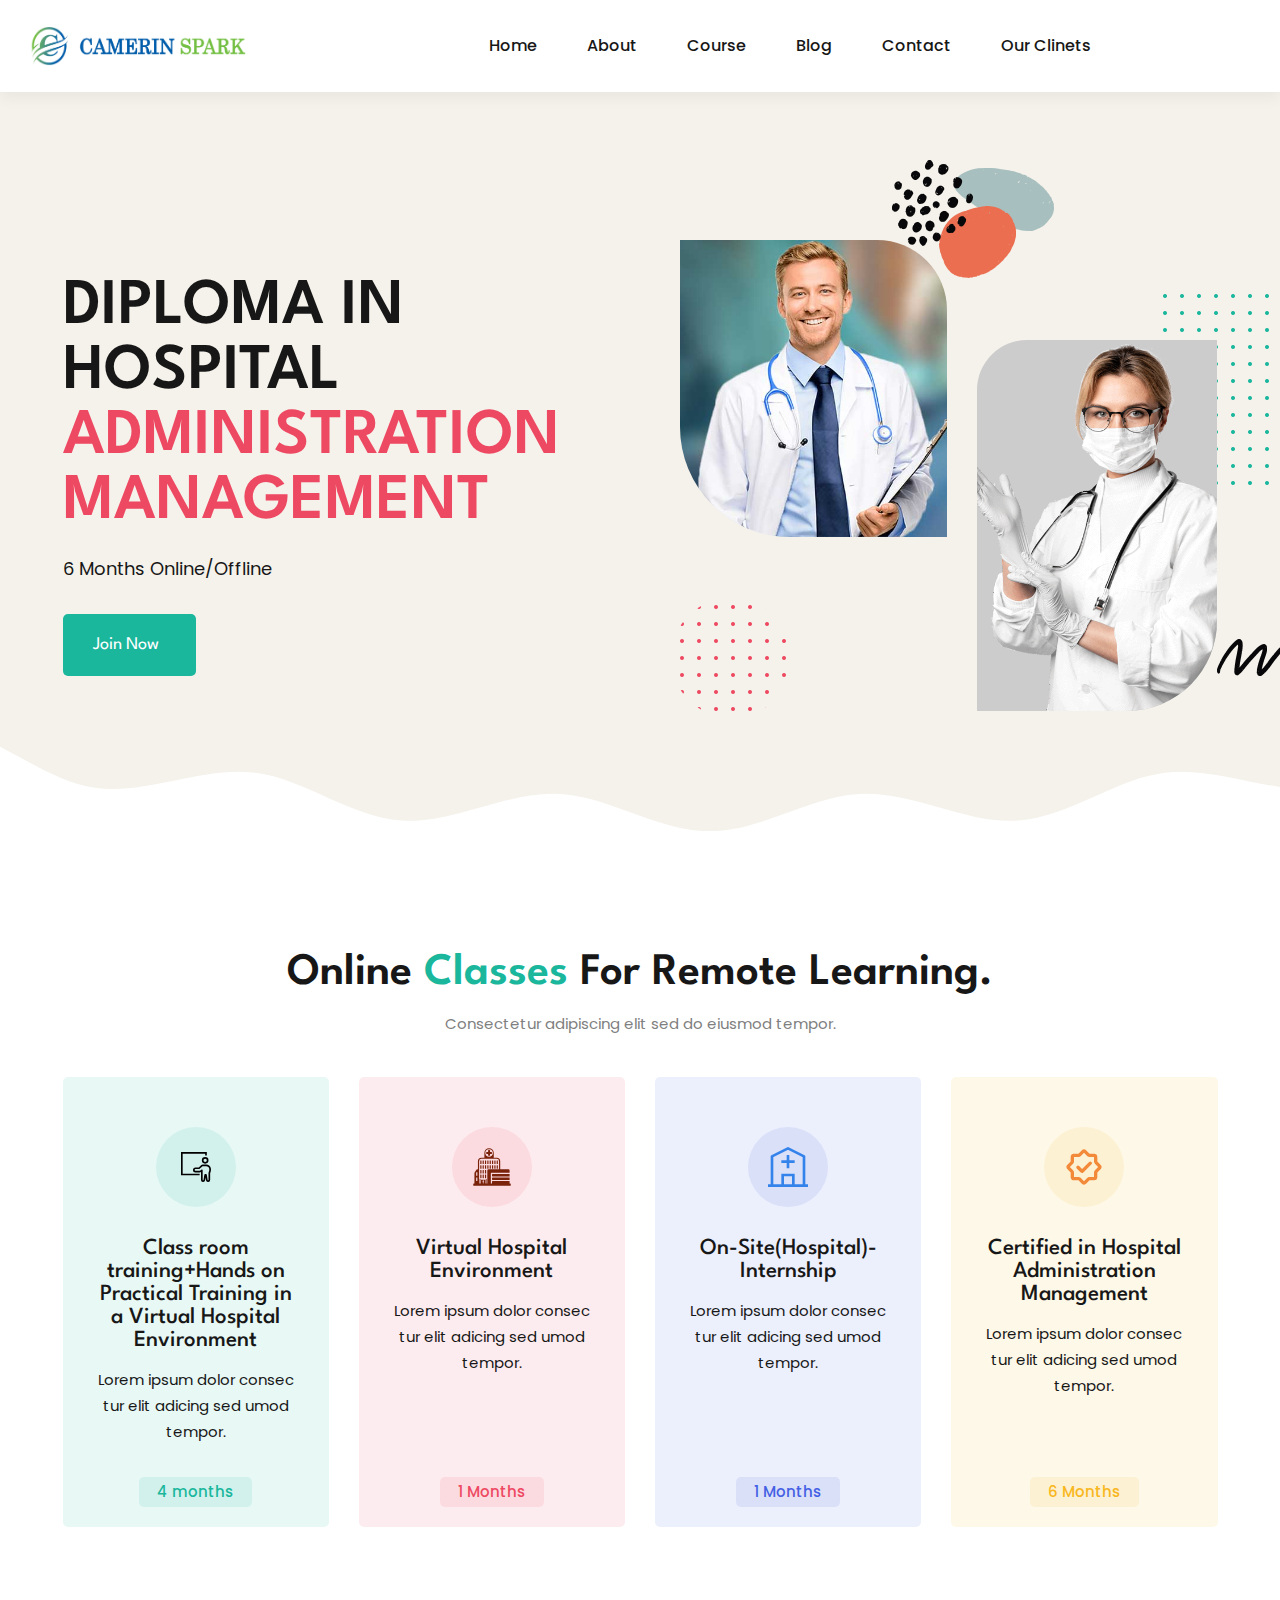
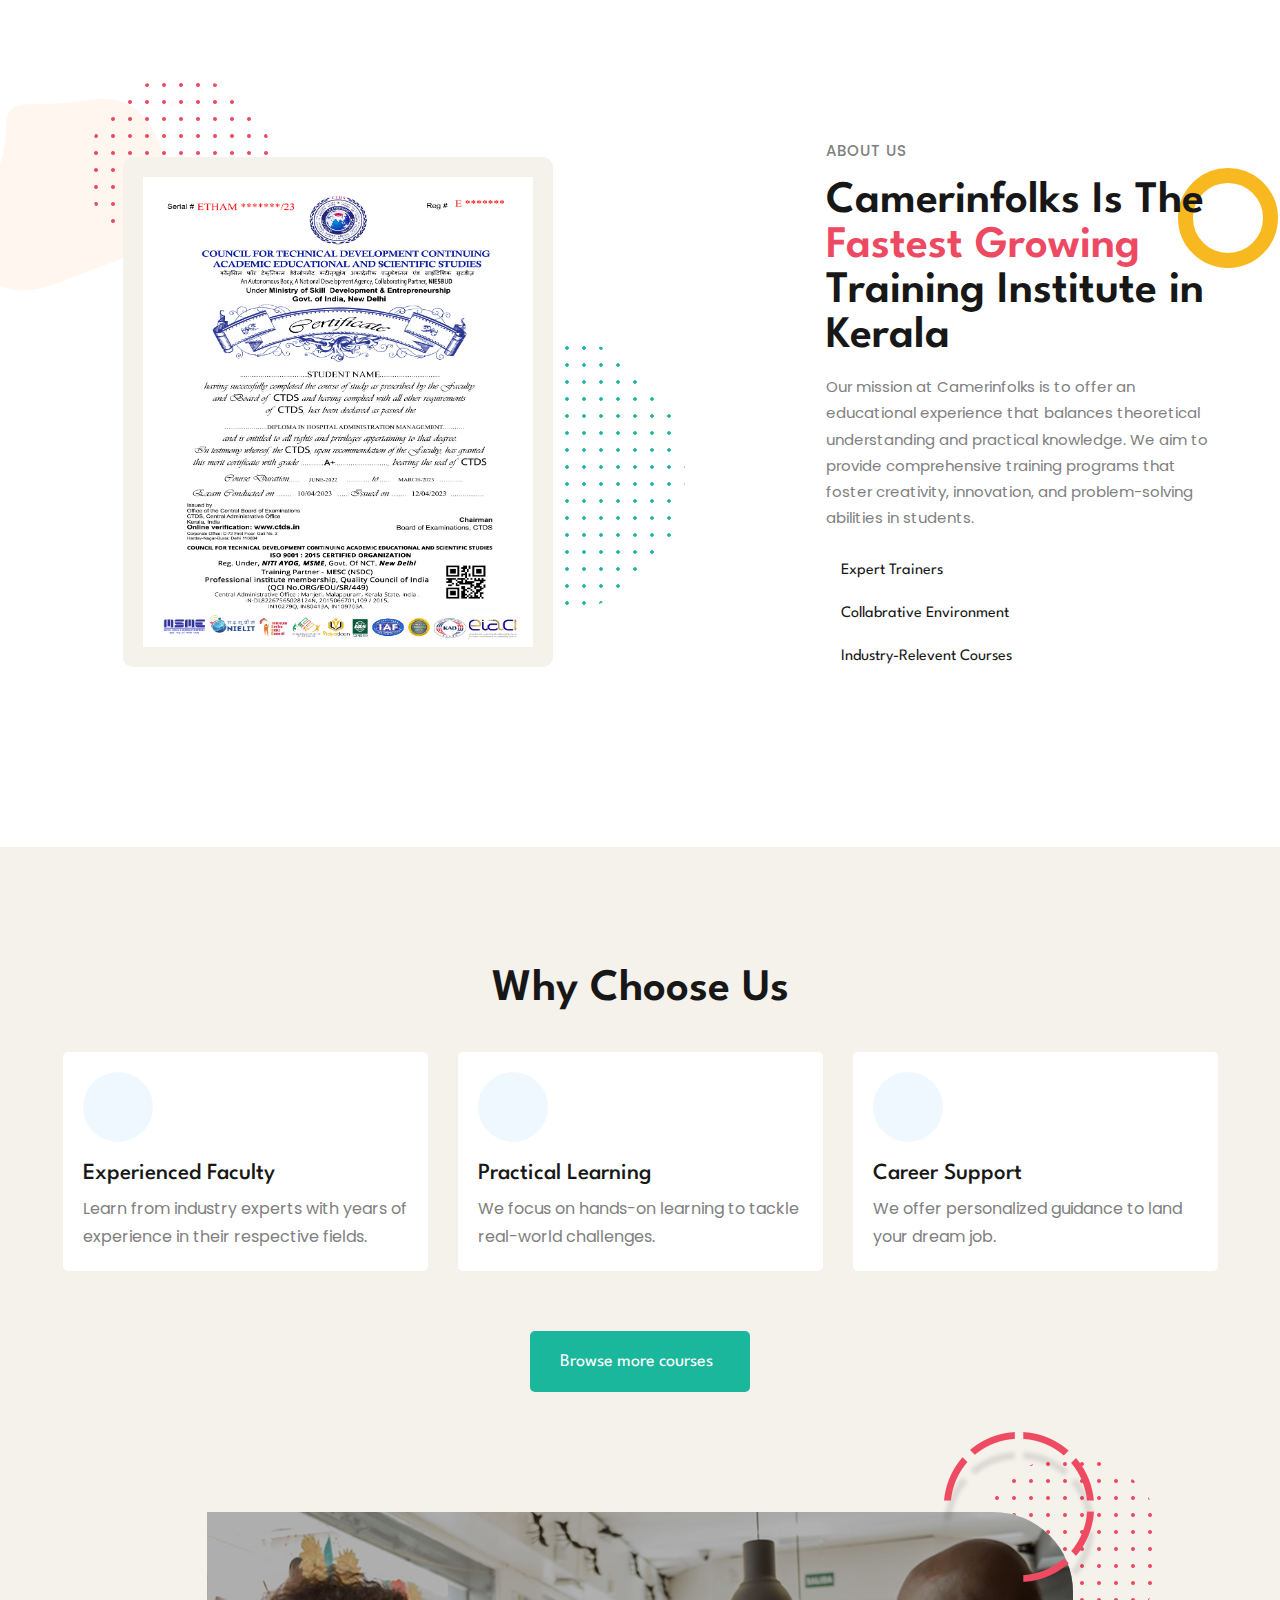
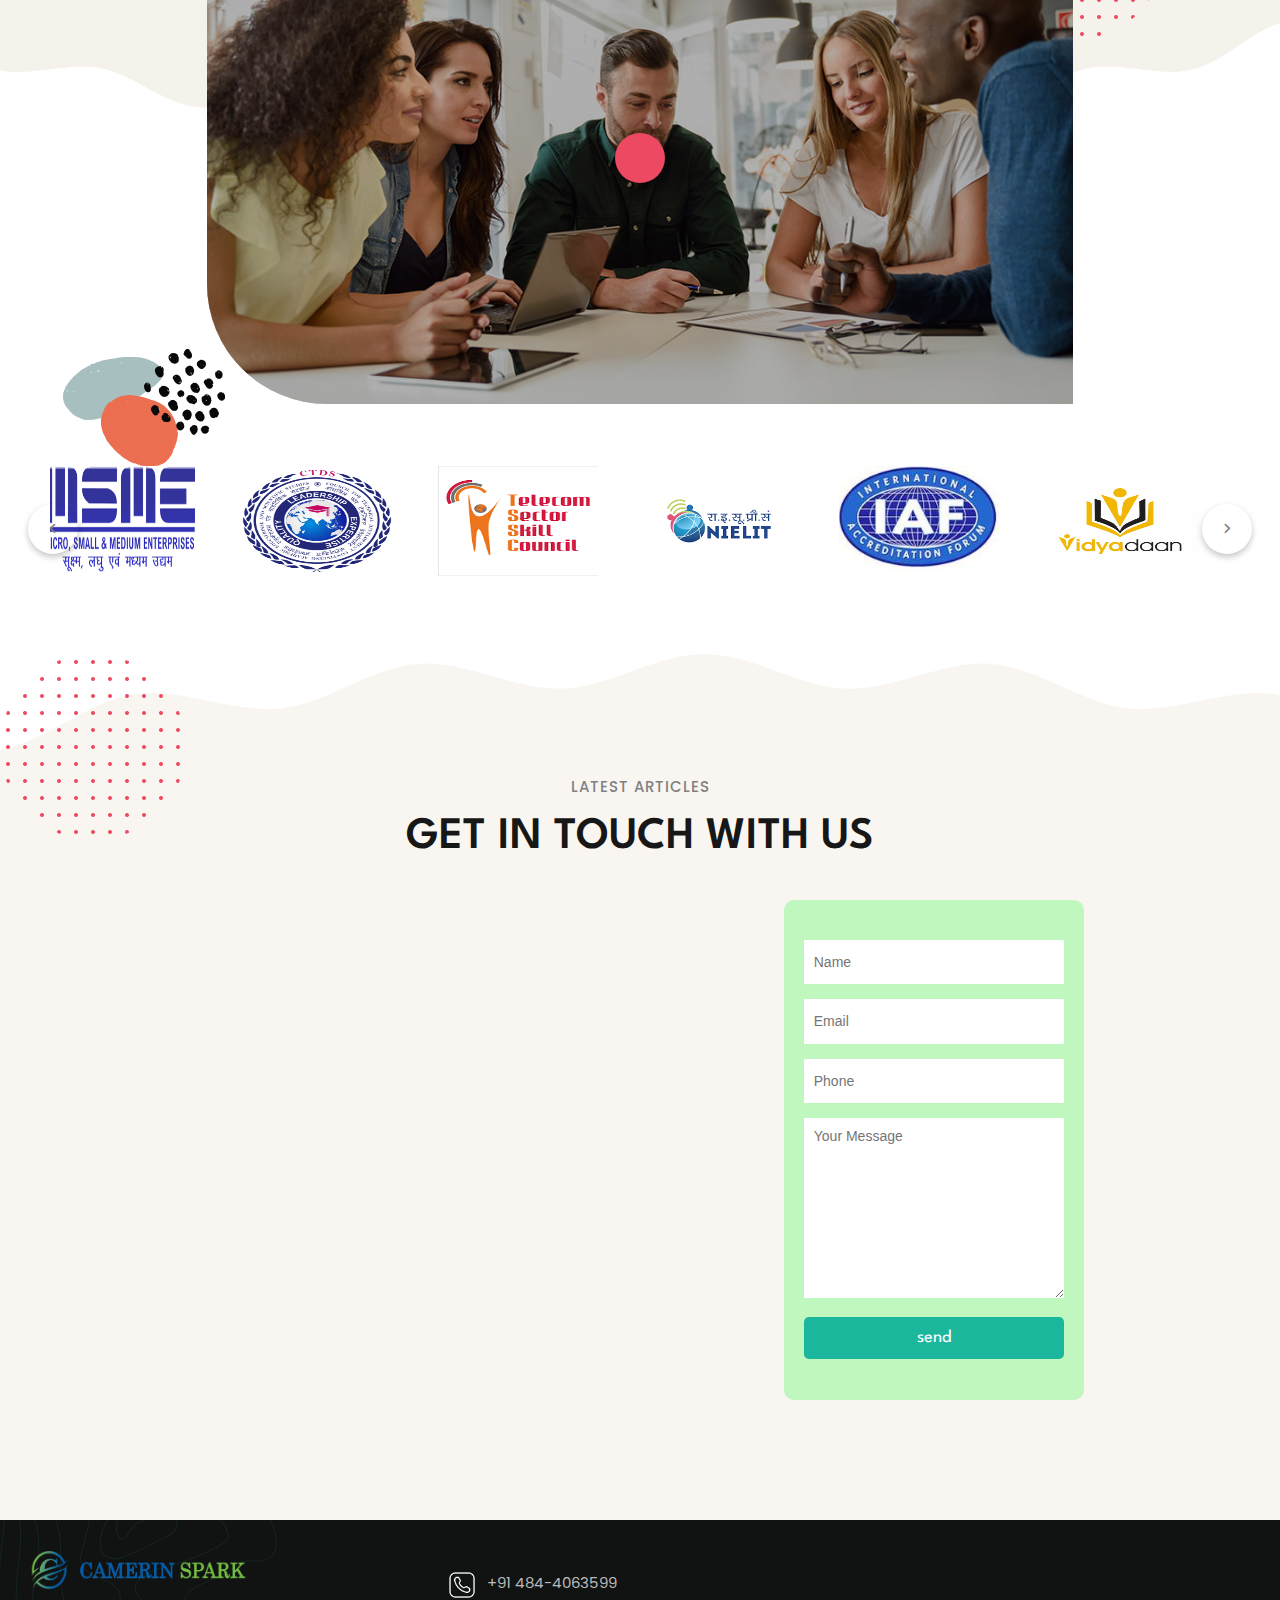
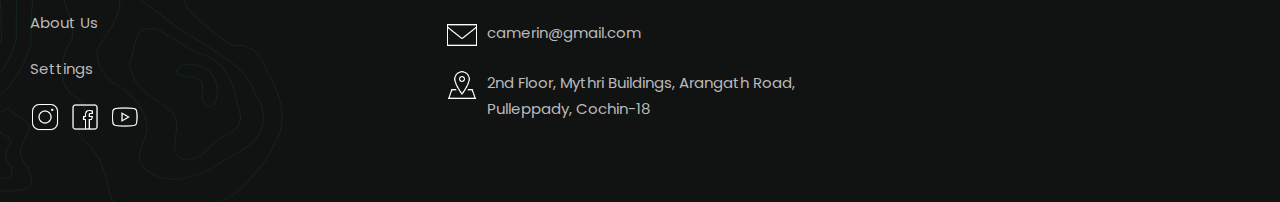
==== commit edaffcaa: "draggable slide completed" ====
--- a/index.html
+++ b/index.html
@@ -31,6 +31,7 @@
   <link
     href="https://fonts.googleapis.com/css2?family=League+Spartan:wght@400;500;600;700;800&family=Poppins:wght@400;500&display=swap"
     rel="stylesheet">
+    <link rel="stylesheet" href="https://cdnjs.cloudflare.com/ajax/libs/font-awesome/6.3.0/css/all.min.css">
 
   <!-- 
     - preload images
@@ -445,40 +446,53 @@
       </section>
 
 
-      <div class="company-section">
-        <div class="company-section-box">
-          <img src="./assets/images/partners1.png" alt="">
-        </div>
-        <div class="company-section-box">
-          <img src="./assets/images/partners1.png" alt="">
-        </div>
-        <div class="company-section-box">
-          <img src="./assets/images/partners1.png" alt="">
-        </div>
-        <div class="company-section-box">
-          <img src="./assets/images/partners1.png" alt="">
-        </div>
-        <div class="company-section-box">
-          <img src="./assets/images/partners1.png" alt="">
-        </div>
-        <div class="company-section-box">
-          <img src="./assets/images/partners1.png" alt="">
-        </div>
-        <div class="company-section-box">
-          <img src="./assets/images/partners1.png" alt="">
-        </div>
-        <div class="company-section-box">
-          <img src="./assets/images/partners1.png" alt="">
-        </div>
-        <div class="company-section-box">
-          <img src="./assets/images/partners1.png" alt="">
-        </div>
-        <div class="company-section-box">
-          <img src="./assets/images/partners1.png" alt="">
-        </div>
+
+
+      <!-- 
+        - #draggable company logogs
+      -->
+      <div class="company-logos ">
+      <div class="wrapper">
+        <i id="left" class="fa-solid fa-angle-left"></i>
+        <ul class="carousel">
+          <li class="card">
+            <div class="img"><img src="./assets/images/draggable-log1.jpg" alt="img" draggable="false"></div>
+          </li>
+          <li class="card">
+            <div class="img"><img src="./assets/images/draggable-log2.jpg" alt="img" draggable="false"></div>
+          </li>
+          <li class="card">
+            <div class="img"><img src="./assets/images/draggable-log3.jpg" alt="img" draggable="false"></div>
+          </li>
+          <li class="card">
+            <div class="img"><img src="./assets/images/draggable-log4.png" alt="img" draggable="false"></div>
+          </li>
+          <li class="card">
+            <div class="img"><img src="./assets/images/draggable-log5.jpg" alt="img" draggable="false"></div>
+          </li>
+          <li class="card">
+            <div class="img"><img src="./assets/images/draggable-log6.jpg" alt="img" draggable="false"></div>
+          </li>
+          <li class="card">
+            <div class="img"><img src="./assets/images/draggable-log7.jpg" alt="img" draggable="false"></div>
+          </li>
+          <li class="card">
+            <div class="img"><img src="./assets/images/draggable-log8.png" alt="img" draggable="false"></div>
+          </li>
+          <li class="card">
+            <div class="img"><img src="./assets/images/draggable-log9.jpg" alt="img" draggable="false"></div>
+          </li>
+          <li class="card">
+            <div class="img"><img src="./assets/images/draggable-log10.png" alt="img" draggable="false"></div>
+          </li>
+          <li class="card">
+            <div class="img"><img src="./assets/images/draggable-log11.png" alt="img" draggable="false"></div>
+          </li>
+
+        </ul>
+        <i id="right" class="fa-solid fa-angle-right"></i>
       </div>
-
-
+      </div>
 
 
 
@@ -486,7 +500,7 @@
         - #STATE
       -->
 
-      <section class="section stats" aria-label="stats">
+      <!-- <section class="section stats" aria-label="stats">
         <div class="container">
 
           <ul class="grid-list">
@@ -526,7 +540,7 @@
           </ul>
 
         </div>
-      </section>
+      </section> -->
 
 
 
--- a/assets/css/style.css
+++ b/assets/css/style.css
@@ -6,16 +6,11 @@
  * copyright 2022 codewithsadee
  */
 
-
-
-
-
 /*-----------------------------------*\
   #CUSTOM PROPERTY
 \*-----------------------------------*/
 
 :root {
-
   /**
    * colors
    */
@@ -42,14 +37,18 @@
    * gradient color
    */
 
-  --gradient: linear-gradient(-90deg,hsl(151, 58%, 46%) 0%,hsl(170, 75%, 41%) 100%);
+  --gradient: linear-gradient(
+    -90deg,
+    hsl(151, 58%, 46%) 0%,
+    hsl(170, 75%, 41%) 100%
+  );
 
   /**
    * typography
    */
 
-  --ff-league_spartan: 'League Spartan', sans-serif;
-  --ff-poppins: 'Poppins', sans-serif; 
+  --ff-league_spartan: "League Spartan", sans-serif;
+  --ff-poppins: "Poppins", sans-serif;
 
   --fs-1: 4.2rem;
   --fs-2: 3.2rem;
@@ -94,12 +93,7 @@
   --transition-2: 0.5s ease;
   --cubic-in: cubic-bezier(0.51, 0.03, 0.64, 0.28);
   --cubic-out: cubic-bezier(0.33, 0.85, 0.4, 0.96);
-
-}
-
-
-
-
+}
 
 /*-----------------------------------*\
   #RESET
@@ -113,7 +107,9 @@
   box-sizing: border-box;
 }
 
-li { list-style: none; }
+li {
+  list-style: none;
+}
 
 a,
 img,
@@ -121,7 +117,9 @@
 data,
 input,
 button,
-ion-icon { display: block; }
+ion-icon {
+  display: block;
+}
 
 a {
   color: inherit;
@@ -137,13 +135,21 @@
   font: inherit;
 }
 
-input { width: 100%; }
-
-button { cursor: pointer; }
-
-ion-icon { pointer-events: none; }
-
-address { font-style: normal; }
+input {
+  width: 100%;
+}
+
+button {
+  cursor: pointer;
+}
+
+ion-icon {
+  pointer-events: none;
+}
+
+address {
+  font-style: normal;
+}
 
 html {
   font-family: var(--ff-poppins);
@@ -158,27 +164,37 @@
   line-height: 1.75;
 }
 
-:focus-visible { outline-offset: 4px; }
-
-::-webkit-scrollbar { width: 10px; }
-
-::-webkit-scrollbar-track { background-color: hsl(0, 0%, 98%); }
-
-::-webkit-scrollbar-thumb { background-color: hsl(0, 0%, 80%); }
-
-::-webkit-scrollbar-thumb:hover { background-color: hsl(0, 0%, 70%); }
-
-
-
-
+:focus-visible {
+  outline-offset: 4px;
+}
+
+::-webkit-scrollbar {
+  width: 10px;
+}
+
+::-webkit-scrollbar-track {
+  background-color: hsl(0, 0%, 98%);
+}
+
+::-webkit-scrollbar-thumb {
+  background-color: hsl(0, 0%, 80%);
+}
+
+::-webkit-scrollbar-thumb:hover {
+  background-color: hsl(0, 0%, 70%);
+}
 
 /*-----------------------------------*\
   #REUSED STYLE
 \*-----------------------------------*/
 
-.container { padding-inline: 15px; }
-
-.section { padding-block: var(--section-padding); }
+.container {
+  padding-inline: 15px;
+}
+
+.section {
+  padding-block: var(--section-padding);
+}
 
 .shape {
   position: absolute;
@@ -200,11 +216,17 @@
 }
 
 .h1,
-.h2 { font-weight: var(--fw-600); }
-
-.h1 { font-size: var(--fs-1); }
-
-.h2 { font-size: var(--fs-2); }
+.h2 {
+  font-weight: var(--fw-600);
+}
+
+.h1 {
+  font-size: var(--fs-1);
+}
+
+.h2 {
+  font-size: var(--fs-2);
+}
 
 .h3 {
   font-size: var(--fs-3);
@@ -256,7 +278,9 @@
   transition: var(--transition-2);
 }
 
-.btn:is(:hover, :focus)::before { transform: translateX(0); }
+.btn:is(:hover, :focus)::before {
+  transform: translateX(0);
+}
 
 .img-holder {
   aspect-ratio: var(--width) / var(--height);
@@ -291,19 +315,21 @@
 }
 
 .category-card,
-.stats-card { background-color: hsla(var(--color), 0.1); }
-
-:is(.course, .blog) .section-title { margin-block-end: 40px; }
-
-
-
-
+.stats-card {
+  background-color: hsla(var(--color), 0.1);
+}
+
+:is(.course, .blog) .section-title {
+  margin-block-end: 40px;
+}
 
 /*-----------------------------------*\
   #HEADER
 \*-----------------------------------*/
 
-.header .btn { display: none; }
+.header .btn {
+  display: none;
+}
 
 .header {
   position: absolute;
@@ -315,17 +341,19 @@
   box-shadow: var(--shadow-1);
   z-index: 4;
 }
-.header .container .logo{
+.header .container .logo {
   width: 300px;
   height: 100%;
 }
-.header .container .logo img{
+.header .container .logo img {
   height: 40px;
   width: 216px;
   /* position: absolute; */
   top: 0;
 }
-.header.active { position: fixed; }
+.header.active {
+  position: fixed;
+}
 
 .header .container,
 .header-actions,
@@ -344,7 +372,9 @@
   transition: var(--transition-1);
 }
 
-.header-action-btn:is(:hover, :focus) { color: var(--kappel); }
+.header-action-btn:is(:hover, :focus) {
+  color: var(--kappel);
+}
 
 .header-action-btn .btn-badge {
   position: absolute;
@@ -393,9 +423,13 @@
   color: var(--white);
 }
 
-.navbar-list { padding: 15px 20px; }
-
-.navbar-item:not(:last-child) { border-block-end: 1px solid var(--platinum); }
+.navbar-list {
+  padding: 15px 20px;
+}
+
+.navbar-item:not(:last-child) {
+  border-block-end: 1px solid var(--platinum);
+}
 
 .navbar-link {
   padding-block: 8px;
@@ -403,7 +437,9 @@
   transition: var(--transition-1);
 }
 
-.navbar-link:is(:hover, :focus) { color: var(--kappel); }
+.navbar-link:is(:hover, :focus) {
+  color: var(--kappel);
+}
 
 .overlay {
   position: fixed;
@@ -420,15 +456,13 @@
   pointer-events: all;
 }
 
-
-
-
-
 /*-----------------------------------*\
   #HERO
 \*-----------------------------------*/
 
-.hero { padding-block-start: calc(var(--section-padding) + 80px); }
+.hero {
+  padding-block-start: calc(var(--section-padding) + 80px);
+}
 
 .hero .container {
   display: grid;
@@ -442,7 +476,9 @@
   margin-block: 18px 20px;
 }
 
-.hero .btn { margin-inline: auto; }
+.hero .btn {
+  margin-inline: auto;
+}
 
 .hero-banner {
   display: grid;
@@ -461,19 +497,21 @@
   border-bottom-right-radius: 90px;
 }
 
-
-
-
-
 /*-----------------------------------*\
   #CATEGORY
 \*-----------------------------------*/
 
-.category .section-subtitle { color: var(--radical-red); }
-
-.category .section-title { --color: var(--kappel); }
-
-.category .section-text { margin-block-end: 40px; }
+.category .section-subtitle {
+  color: var(--radical-red);
+}
+
+.category .section-title {
+  --color: var(--kappel);
+}
+
+.category .section-text {
+  margin-block-end: 40px;
+}
 
 .category-card {
   padding: 50px 30px;
@@ -486,7 +524,7 @@
   display: flex;
   flex-direction: column;
   align-items: center;
-  justify-content:flex-start;
+  justify-content: flex-start;
 }
 
 .category-card .card-icon {
@@ -520,10 +558,6 @@
   text-align: center;
 }
 
-
-
-
-
 /*-----------------------------------*\
   #ABOUT
 \*-----------------------------------*/
@@ -543,25 +577,26 @@
   z-index: 1;
 }
 
-.about-banner .img-holder { border-radius: var(--radius-10); }
+.about-banner .img-holder {
+  border-radius: var(--radius-10);
+}
 /* .about-content .img-holder .img-box{
   padding: 20px;
 } */
-.about-banner .img-holder img{
+.about-banner .img-holder img {
   height: 470px;
   width: 390px;
-  
-}
-#img-holder{
-  background-color:transparent;
+}
+#img-holder {
+  background-color: transparent;
   text-align: center;
   display: flex;
   align-items: center;
   justify-content: center;
 }
-#img-holder .img-box{
-padding: 20px;
-background-color: #F5F2EB;
+#img-holder .img-box {
+  padding: 20px;
+  background-color: #f5f2eb;
 }
 .about-shape-2 {
   display: block;
@@ -575,11 +610,17 @@
   20%,
   50%,
   80%,
-  100% { transform: translateY(0); }
-
-  40% { transform: translateY(-30px); }
-
-  60% { transform: translateY(-15px); }
+  100% {
+    transform: translateY(0);
+  }
+
+  40% {
+    transform: translateY(-30px);
+  }
+
+  60% {
+    transform: translateY(-15px);
+  }
 }
 
 .about :is(.section-subtitle, .section-title, .section-text) {
@@ -604,39 +645,35 @@
   font-family: var(--ff-league_spartan);
 }
 @media (max-width: 500px) {
-  .about-banner .img-holder img{
-    height: 400px;
-    width: 330px;
-    
-  }
-  #img-holder .img-box{
+  .about-banner .img-holder img {
+    height: 350px;
+    width: 270px;
+  }
+  #img-holder .img-box {
     border-radius: 5px;
-    }
-}
-
-
-
-
+  }
+}
 
 /*-----------------------------------*\
   #COURSE
 \*-----------------------------------*/
 
-.course { background-color: var(--isabelline); }
-.course-card:hover{
+.course {
+  background-color: var(--isabelline);
+}
+.course-card:hover {
   box-shadow: rgba(0, 0, 0, 0.35) 0px 5px 15px;
 }
-.course-card .why-box{
+.course-card .why-box {
   display: flex;
   flex-direction: column;
   padding: 20px;
 }
-#why-content-box a{
+#why-content-box a {
   margin-bottom: 10px;
-
-}
-
-.course-card .why-icon-box{
+}
+
+.course-card .why-icon-box {
   display: flex;
   align-items: center;
   justify-content: center;
@@ -647,7 +684,7 @@
   margin-bottom: 20px;
   border-radius: 50%;
 }
-.why-icon{
+.why-icon {
   width: 30px;
   height: 30px;
 }
@@ -656,12 +693,15 @@
   background-color: var(--white);
   border-radius: var(--radius-5);
   overflow: hidden;
-
-}
-
-.course-card .img-cover { transition: var(--transition-2); }
-
-.course-card:is(:hover, :focus-within) .img-cover { transform: scale(1.1); }
+}
+
+.course-card .img-cover {
+  transition: var(--transition-2);
+}
+
+.course-card:is(:hover, :focus-within) .img-cover {
+  transform: scale(1.1);
+}
 
 .course-card :is(.abs-badge, .badge) {
   font-family: var(--ff-league_spartan);
@@ -688,7 +728,9 @@
   --ionicon-stroke-width: 50px;
 }
 
-.course-card .card-content { padding: 25px; }
+.course-card .card-content {
+  padding: 25px;
+}
 
 .course-card .badge {
   background-color: var(--kappel_15);
@@ -707,18 +749,26 @@
   transition: var(--transition-1);
 }
 
-.course-card .card-title:is(:hover, :focus) { color: var(--kappel); }
+.course-card .card-title:is(:hover, :focus) {
+  color: var(--kappel);
+}
 
 .course-card :is(.wrapper, .rating-wrapper, .card-meta-list, .card-meta-item) {
   display: flex;
   align-items: center;
 }
 
-.course-card .wrapper { gap: 10px; }
-
-.course-card .rating-wrapper { gap: 3px; }
-
-.course-card .rating-wrapper ion-icon { color: var(--selective-yellow); }
+.course-card .wrapper {
+  gap: 10px;
+}
+
+.course-card .rating-wrapper {
+  gap: 3px;
+}
+
+.course-card .rating-wrapper ion-icon {
+  color: var(--selective-yellow);
+}
 
 .course-card .rating-text {
   color: var(--eerie-black-1);
@@ -734,7 +784,9 @@
   margin-block: 8px 15px;
 }
 
-.course-card .card-meta-list { flex-wrap: wrap; }
+.course-card .card-meta-list {
+  flex-wrap: wrap;
+}
 
 .course-card .card-meta-item {
   position: relative;
@@ -762,10 +814,6 @@
   margin-inline: auto;
   margin-block-start: 60px;
 }
-
-
-
-
 
 /*-----------------------------------*\
   #VIDEO
@@ -798,8 +846,12 @@
 }
 
 @keyframes pulse {
-  0% { box-shadow: 0 0 0 0 var(--white_50); }
-  100% { box-shadow: 0 0 0 20px transparent; }
+  0% {
+    box-shadow: 0 0 0 0 var(--white_50);
+  }
+  100% {
+    box-shadow: 0 0 0 20px transparent;
+  }
 }
 
 .video-banner::after {
@@ -807,25 +859,22 @@
   background-color: var(--black_30);
 }
 
-
-
 /*-----------------------------------*\
   #companies
 \*-----------------------------------*/
-.company-section{
+.company-section {
   height: 130px;
   width: 100%;
-  background-color: #F3EEFF;
+  background-color: #f3eeff;
   margin-top: 100px;
   display: flex;
   align-items: center;
   justify-content: space-between;
   box-sizing: border-box;
   overflow: hidden;
- 
-}
-
-.company-section img{
+}
+
+.company-section img {
   height: 60px;
   width: 150px;
 }
@@ -840,7 +889,9 @@
   border-radius: var(--radius-10);
 }
 
-.stats-card :is(.card-title, .card-text) { font-family: var(--ff-league_spartan); }
+.stats-card :is(.card-title, .card-text) {
+  font-family: var(--ff-league_spartan);
+}
 
 .stats-card .card-title {
   color: hsl(var(--color));
@@ -853,44 +904,167 @@
   text-transform: uppercase;
 }
 
-
-
-
-
+/*-----------------------------------*\
+  #draggable card
+\*-----------------------------------*/
+
+.wrapper {
+
+  width: 100%;
+  position: relative;
+}
+.company-logos{
+  padding: 0px 50px;
+}
+.wrapper i {
+  top: 50%;
+  height: 50px;
+  width: 50px;
+  cursor: pointer;
+  font-size: 1.25rem;
+  position: absolute;
+  text-align: center;
+  line-height: 50px;
+  border-radius: 50%;
+  box-shadow: 0 3px 6px rgba(0,0,0,0.23);
+  transform: translateY(-50%);
+  transition: transform 0.1s linear;
+}
+.wrapper i:active{
+  transform: translateY(-50%) scale(0.85);
+}
+.wrapper i:first-child{
+  left: -22px;
+}
+.wrapper i:last-child{
+  right: -22px;
+}
+.wrapper .carousel{
+  display: grid;
+  grid-auto-flow: column;
+  grid-auto-columns: calc((100% / 6) - 12px);
+  overflow-x: auto;
+  scroll-snap-type: x mandatory;
+  gap: 16px;
+  border-radius: 8px;
+  scroll-behavior: smooth;
+  scrollbar-width: none;
+}
+.carousel::-webkit-scrollbar {
+  display: none;
+}
+.carousel.no-transition {
+  scroll-behavior: auto;
+}
+.carousel.dragging {
+  scroll-snap-type: none;
+  scroll-behavior: auto;
+}
+.carousel.dragging .card {
+  cursor: grab;
+  user-select: none;
+}
+.carousel :where(.card, .img) {
+  display: flex;
+  justify-content: center;
+  align-items: center;
+}
+.carousel .card {
+  scroll-snap-align: start;
+  height: 250px;
+  list-style: none;
+  cursor: pointer;
+  padding-bottom: 15px;
+  flex-direction: column;
+  border-radius: 8px;
+}
+.carousel .card .img {
+  height: 120px;
+  width: 170px;
+}
+.card .img img {
+  width: 160px;
+  height: 110px;
+  /* object-fit: cover; */
+}
+.carousel .card h2 {
+  font-weight: 500;
+  font-size: 1.56rem;
+  margin: 30px 0 5px;
+}
+.carousel .card span {
+  color: #6A6D78;
+  font-size: 1.31rem;
+}
+
+@media screen and (max-width: 1200px) {
+  .wrapper .carousel {
+    grid-auto-columns: calc((100% / 4) - 9px);
+  }
+}
+@media screen and (max-width: 800px) {
+  .wrapper .carousel {
+    grid-auto-columns: calc((100% / 3) - 9px);
+  }
+  .card .img img {
+    width: 140px;
+    height: 100px;
+    /* object-fit: cover; */
+  }
+
+}
+
+@media screen and (max-width: 600px) {
+  .wrapper .carousel {
+    grid-auto-columns: calc((100% / 2) - 9px);;
+  }
+
+  .company-logos{
+    padding: 0px 30px;
+  }
+  .wrapper i {
+    height: 30px;
+    width: 30px;
+    font-size: 1rem;
+    line-height: 30px;
+    border-radius: 50%;
+  }
+  .carousel .card .img {
+    height: 100px;
+    width: 150px;
+  }
+}
 /*-----------------------------------*\
   #contact
 \*-----------------------------------*/
 
-
-.contact-section{
+.contact-section {
   display: grid;
   grid-template-columns: 1fr 1fr;
   gap: 20px;
 }
-.contact-details{
+.contact-details {
   height: 500px;
   border-radius: 50px 0px 50px 0px;
   background-image: url("../images/contact-section2.jpg");
-  background-position: center ;
+  background-position: center;
   background-size: cover;
-
-}
-.contact-form-container{
-  height: 500px;  
+}
+.contact-form-container {
+  height: 500px;
   /* background-color:rgb(191, 247, 191); */
   display: flex;
   justify-content: center;
 }
 
-
-.contact-form{
+.contact-form {
   height: 500px;
   width: 300px;
   padding: 40px 20px;
-  background-color:rgb(191, 247, 191);
+  background-color: rgb(191, 247, 191);
   border-radius: 10px;
 }
-.contact-form input{
+.contact-form input {
   font-family: "Roboto", sans-serif;
   outline: 0;
   background: #ffffff;
@@ -901,7 +1075,7 @@
   box-sizing: border-box;
   font-size: 14px;
 }
-.contact-form textarea{
+.contact-form textarea {
   width: 100%;
   font-family: "Roboto", sans-serif;
   outline: 0;
@@ -911,30 +1085,26 @@
   box-sizing: border-box;
   font-size: 14px;
 }
-.form-submit{
+.form-submit {
   background-color: var(--kappel);
   color: var(--white);
   font-family: var(--ff-league_spartan);
   font-size: var(--fs-4);
   padding: 5px 10px;
   border-radius: var(--radius-5);
-width: 100%;
-margin-top: 10px;
-}
-
+  width: 100%;
+  margin-top: 10px;
+}
 
 @media (max-width: 800px) {
-  .contact-section{
+  .contact-section {
     grid-template-columns: 1fr;
   }
-  .whatsapp-icon img{
+  .whatsapp-icon img {
     width: 30px;
     height: 30px;
   }
 }
-
-
-
 
 /*-----------------------------------*\
   #FOOTER
@@ -945,33 +1115,30 @@
   color: var(--gray-x-11);
   font-size: var(--fs-5);
 }
-#footer-top{
+#footer-top {
   padding: 30px;
 }
-#footer-top .main-logo{
+#footer-top .main-logo {
   width: 216px;
   height: 40px;
 }
-.footer .section .grid-list{
+.footer .section .grid-list {
   padding-left: 30px;
 }
 
-
-
-.footer-list{
+.footer-list {
   padding: 20px 0px;
 }
-.footer-list li img{
+.footer-list li img {
   width: 30px;
   height: 30px;
   margin-right: 10px;
 }
-.first-section li{
+.first-section li {
   display: flex;
   margin-bottom: 20px;
-
-}
-.social-icon{
+}
+.social-icon {
   margin-right: 60px;
 }
 /*
@@ -1038,7 +1205,6 @@
 
 
  */
-
 
 /*-----------------------------------*\
   #BACK TO TOP
@@ -1081,9 +1247,9 @@
   pointer-events: none;
   transition: var(--transition-1);
 }
-.whatsapp-icon img{
-width: 50px;
-height: 50px;
+.whatsapp-icon img {
+  width: 50px;
+  height: 50px;
 }
 .whatsapp-icon.active {
   transform: translateY(10px);
@@ -1091,12 +1257,11 @@
   pointer-events: all;
 }
 @media (max-width: 400px) {
-  .whatsapp-icon img{
+  .whatsapp-icon img {
     width: 30px;
     height: 30px;
   }
 }
-
 
 /*-----------------------------------*\
   #MEDIA QUERIES
@@ -1107,7 +1272,6 @@
  */
 
 @media (min-width: 575px) {
-
   /**
    * REUSED STYLE
    */
@@ -1117,100 +1281,97 @@
     width: 100%;
     margin-inline: auto;
   }
- 
-
-  .grid-list { grid-template-columns: 1fr 1fr; }
-
-  :is(.course, .blog) .grid-list { grid-template-columns: 1fr; }
-
-
+
+  .grid-list {
+    grid-template-columns: 1fr 1fr;
+  }
+
+  :is(.course, .blog) .grid-list {
+    grid-template-columns: 1fr;
+  }
 
   /**
    * HEADER
    */
 
-  .header .container { max-width: unset; }
-
-  .header-actions { gap: 30px; }
-
-
+  .header .container {
+    max-width: unset;
+  }
+
+  .header-actions {
+    gap: 30px;
+  }
 
   /**
    * HERO
    */
 
-  .hero-banner { grid-template-columns: 1fr 0.9fr; }
-
-
+  .hero-banner {
+    grid-template-columns: 1fr 0.9fr;
+  }
 
   /**
    * VIDEO
    */
 
-  .video .play-btn { padding: 25px; }
-
-
+  .video .play-btn {
+    padding: 25px;
+  }
 
   /**
    * STATS
    */
 
-  .stats-card { padding: 40px 30px; }
-
-
+  .stats-card {
+    padding: 40px 30px;
+  }
 
   /**
    * FOOTER
    */
-
-
-
-}
-
-
-
-
+}
 
 /**
  * responsive for large than 768px screen
  */
 
 @media (min-width: 768px) {
-
   /**
    * CUSTOM PROPERTY
    */
 
   :root {
-
     /**
      * typography
      */
 
     --fs-1: 4.6rem;
     --fs-2: 3.8rem;
-
-  }
-
-
+  }
 
   /**
    * REUSED STYLE
    */
 
-  .container { max-width: 720px; }
-
-  .btn { padding: 15px 30px; }
-
-  :is(.course, .blog) .grid-list { grid-template-columns: 1fr 1fr; }
-
-
+  .container {
+    max-width: 720px;
+  }
+
+  .btn {
+    padding: 15px 30px;
+  }
+
+  :is(.course, .blog) .grid-list {
+    grid-template-columns: 1fr 1fr;
+  }
 
   /**
    * HEADER
    */
 
-  .header .container { padding-inline: 30px; }
+  .header .container {
+    padding-inline: 30px;
+  }
 
   .header .btn {
     display: flex;
@@ -1218,28 +1379,38 @@
     margin-inline: 20px;
   }
 
-
-
   /**
    * HERO
    */
 
-  .hero { padding-block-start: calc(var(--section-padding) + 90px); }
-
-  .hero .container { gap: 50px; }
-
-  .hero-text { margin-block-end: 30px; }
+  .hero {
+    padding-block-start: calc(var(--section-padding) + 90px);
+  }
+
+  .hero .container {
+    gap: 50px;
+  }
+
+  .hero-text {
+    margin-block-end: 30px;
+  }
 
   .hero-banner {
     position: relative;
     z-index: 1;
   }
 
-  .hero-banner .img-holder { max-width: max-content; }
-
-  .hero-banner .img-holder.one { justify-self: flex-end; }
-
-  .hero-banner .img-holder.two { margin-block-start: 100px; }
+  .hero-banner .img-holder {
+    max-width: max-content;
+  }
+
+  .hero-banner .img-holder.one {
+    justify-self: flex-end;
+  }
+
+  .hero-banner .img-holder.two {
+    margin-block-start: 100px;
+  }
 
   .hero-shape-1 {
     display: block;
@@ -1248,13 +1419,13 @@
     left: -10px;
   }
 
-
-
   /**
    * ABOUT
    */
 
-  .about { padding-block-start: 50px; }
+  .about {
+    padding-block-start: 50px;
+  }
 
   .about-banner {
     padding: 60px;
@@ -1272,57 +1443,53 @@
     right: -70px;
   }
 
-
-
   /**
    * FOOTER
    */
 
   .footer-brand,
-  .footer-list:last-child { grid-column: auto; }
-
-  .newsletter-form .btn { padding-block: 10px; }
-
-}
-
-
-
-
+  .footer-list:last-child {
+    grid-column: auto;
+  }
+
+  .newsletter-form .btn {
+    padding-block: 10px;
+  }
+}
 
 /**
  * responsive for large than 992px screen
  */
 
 @media (min-width: 992px) {
-
   /**
    * CUSTOM PROPERTY
    */
 
   :root {
-
     /**
      * typography
      */
 
     --fs-1: 5.5rem;
     --fs-2: 4.5rem;
-
-  }
-
-
+  }
 
   /**
    * REUSED STYLE
    */
 
-  .container { max-width: 960px; }
-
-  .grid-list { grid-template-columns: repeat(4, 1fr); }
-
-  :is(.course, .blog) .grid-list { grid-template-columns: repeat(3, 1fr); }
-
-
+  .container {
+    max-width: 960px;
+  }
+
+  .grid-list {
+    grid-template-columns: repeat(4, 1fr);
+  }
+
+  :is(.course, .blog) .grid-list {
+    grid-template-columns: repeat(3, 1fr);
+  }
 
   /**
    * HERO
@@ -1334,11 +1501,13 @@
   }
 
   .hero .section-title,
-  .hero-text { text-align: left; }
-
-  .hero .btn { margin-inline: 0; }
-
-
+  .hero-text {
+    text-align: left;
+  }
+
+  .hero .btn {
+    margin-inline: 0;
+  }
 
   /**
    * ABOUT
@@ -1350,8 +1519,6 @@
     gap: 60px;
   }
 
-
-
   /**
    * VIDEO
    */
@@ -1361,32 +1528,25 @@
     margin-inline: auto;
   }
 
-
-
   /**
    * FOOTER
    */
 
-  .footer .grid-list { grid-template-columns: 1fr 1fr 1fr; }
-
-}
-
-
-
-
+  .footer .grid-list {
+    grid-template-columns: 1fr 1fr 1fr;
+  }
+}
 
 /**
  * responsive for large than 1200px screen
  */
 
 @media (min-width: 1200px) {
-
   /**
    * CUSTOM PROPERTY
    */
 
   :root {
-
     /**
      * typography
      */
@@ -1398,24 +1558,25 @@
      */
 
     --section-padding: 120px;
-
-  }
-
-
+  }
 
   /**
    * REUSED STYLE
    */
 
-  .container { max-width: 1185px; }
-
-  .shape { display: block; }
+  .container {
+    max-width: 1185px;
+  }
+
+  .shape {
+    display: block;
+  }
 
   .about-content,
   .video-card,
-  .blog { position: relative; }
-
-
+  .blog {
+    position: relative;
+  }
 
   /**
    * HEADER
@@ -1423,7 +1584,9 @@
 
   .header-action-btn:last-child,
   .navbar .wrapper,
-  .overlay { display: none; }
+  .overlay {
+    display: none;
+  }
 
   .header.active {
     transform: translateY(-100%);
@@ -1431,12 +1594,18 @@
   }
 
   @keyframes slideIn {
-    0% { transform: translateY(-100%); }
-    100% { transform: translateY(0); }
+    0% {
+      transform: translateY(-100%);
+    }
+    100% {
+      transform: translateY(0);
+    }
   }
 
   .navbar,
-  .navbar.active { all: unset; }
+  .navbar.active {
+    all: unset;
+  }
 
   .navbar-list {
     display: flex;
@@ -1444,39 +1613,47 @@
     padding: 0;
   }
 
-  .navbar-item:not(:last-child) { border-block-end: none; }
+  .navbar-item:not(:last-child) {
+    border-block-end: none;
+  }
 
   .navbar-link {
     color: var(--eerie-black-1);
     padding-block: 20px;
   }
 
-  .header .btn { margin-inline-end: 0; }
-
-
+  .header .btn {
+    margin-inline-end: 0;
+  }
 
   /**
    * HERO
    */
 
-  .hero { padding-block-start: calc(var(--section-padding) + 120px); }
-
-  .hero .container { gap: 80px; }
+  .hero {
+    padding-block-start: calc(var(--section-padding) + 120px);
+  }
+
+  .hero .container {
+    gap: 80px;
+  }
 
   .hero-shape-2 {
     top: -80px;
     z-index: -1;
   }
 
-
-
   /**
    * ABOUT
    */
 
-  .about .container { gap: 110px; }
-
-  .about-banner .img-holder { margin-inline: 0; }
+  .about .container {
+    gap: 110px;
+  }
+
+  .about-banner .img-holder {
+    margin-inline: 0;
+  }
 
   .about-shape-3 {
     top: -20px;
@@ -1484,7 +1661,9 @@
     z-index: -1;
   }
 
-  .about-content { z-index: 1; }
+  .about-content {
+    z-index: 1;
+  }
 
   .about-shape-4 {
     top: 30px;
@@ -1492,8 +1671,6 @@
     z-index: -1;
   }
 
-
-
   /**
    * VIDEO
    */
@@ -1509,8 +1686,6 @@
     z-index: 1;
   }
 
-
-
   /**
    * BLOG
    */
@@ -1519,5 +1694,4 @@
     top: 0;
     left: 0;
   }
-
-}+}
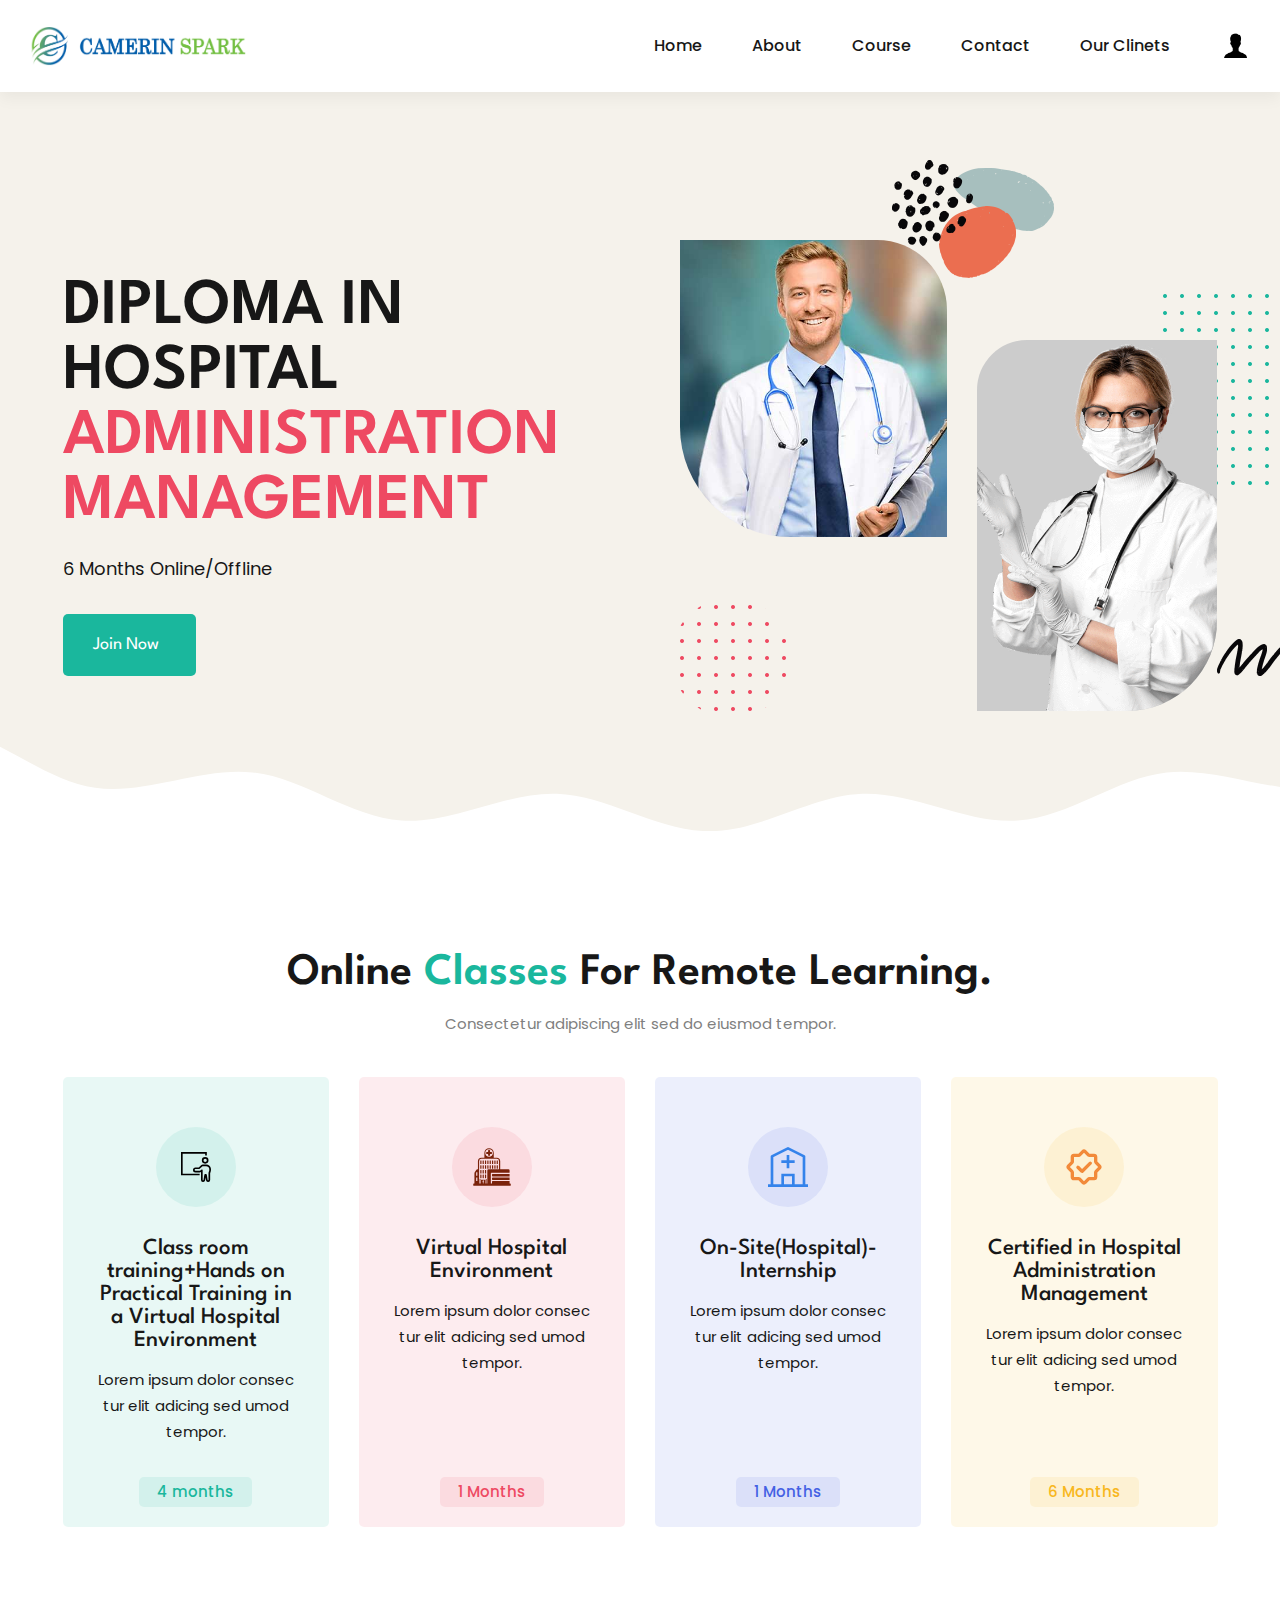
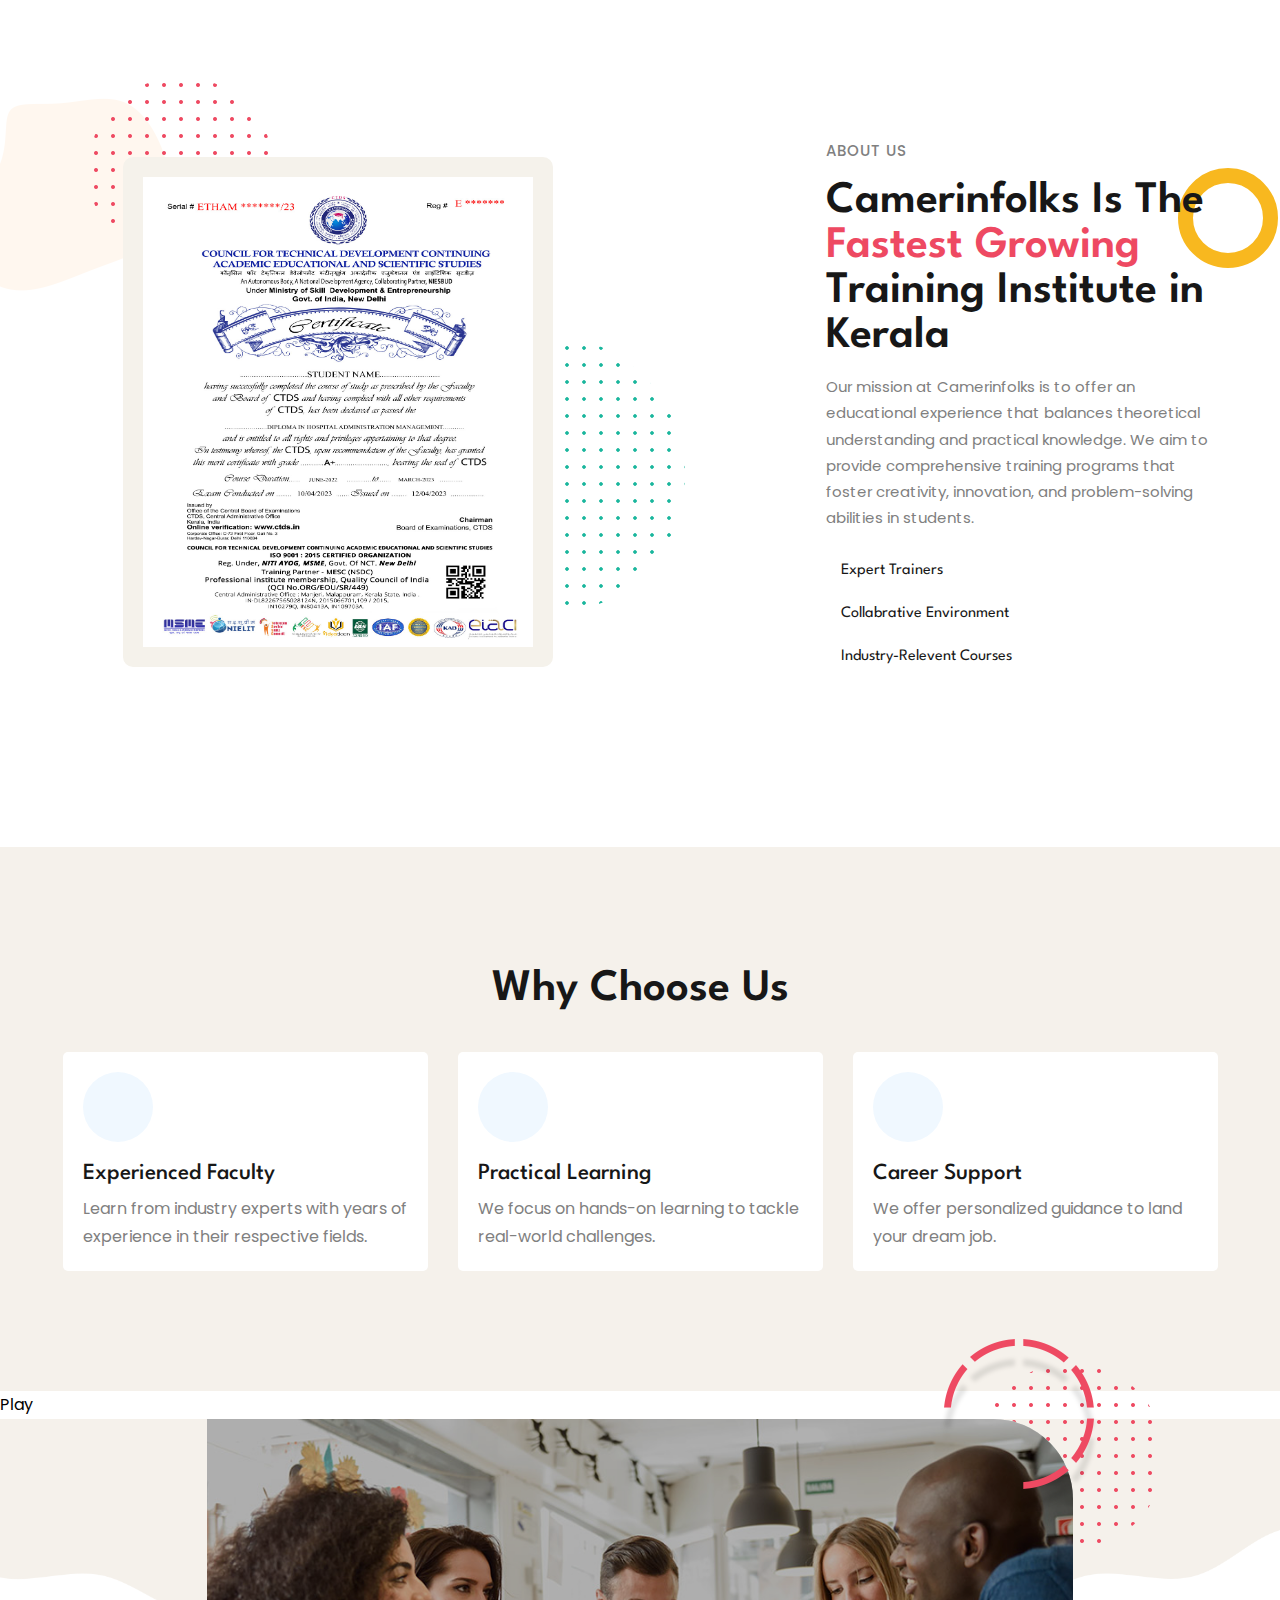
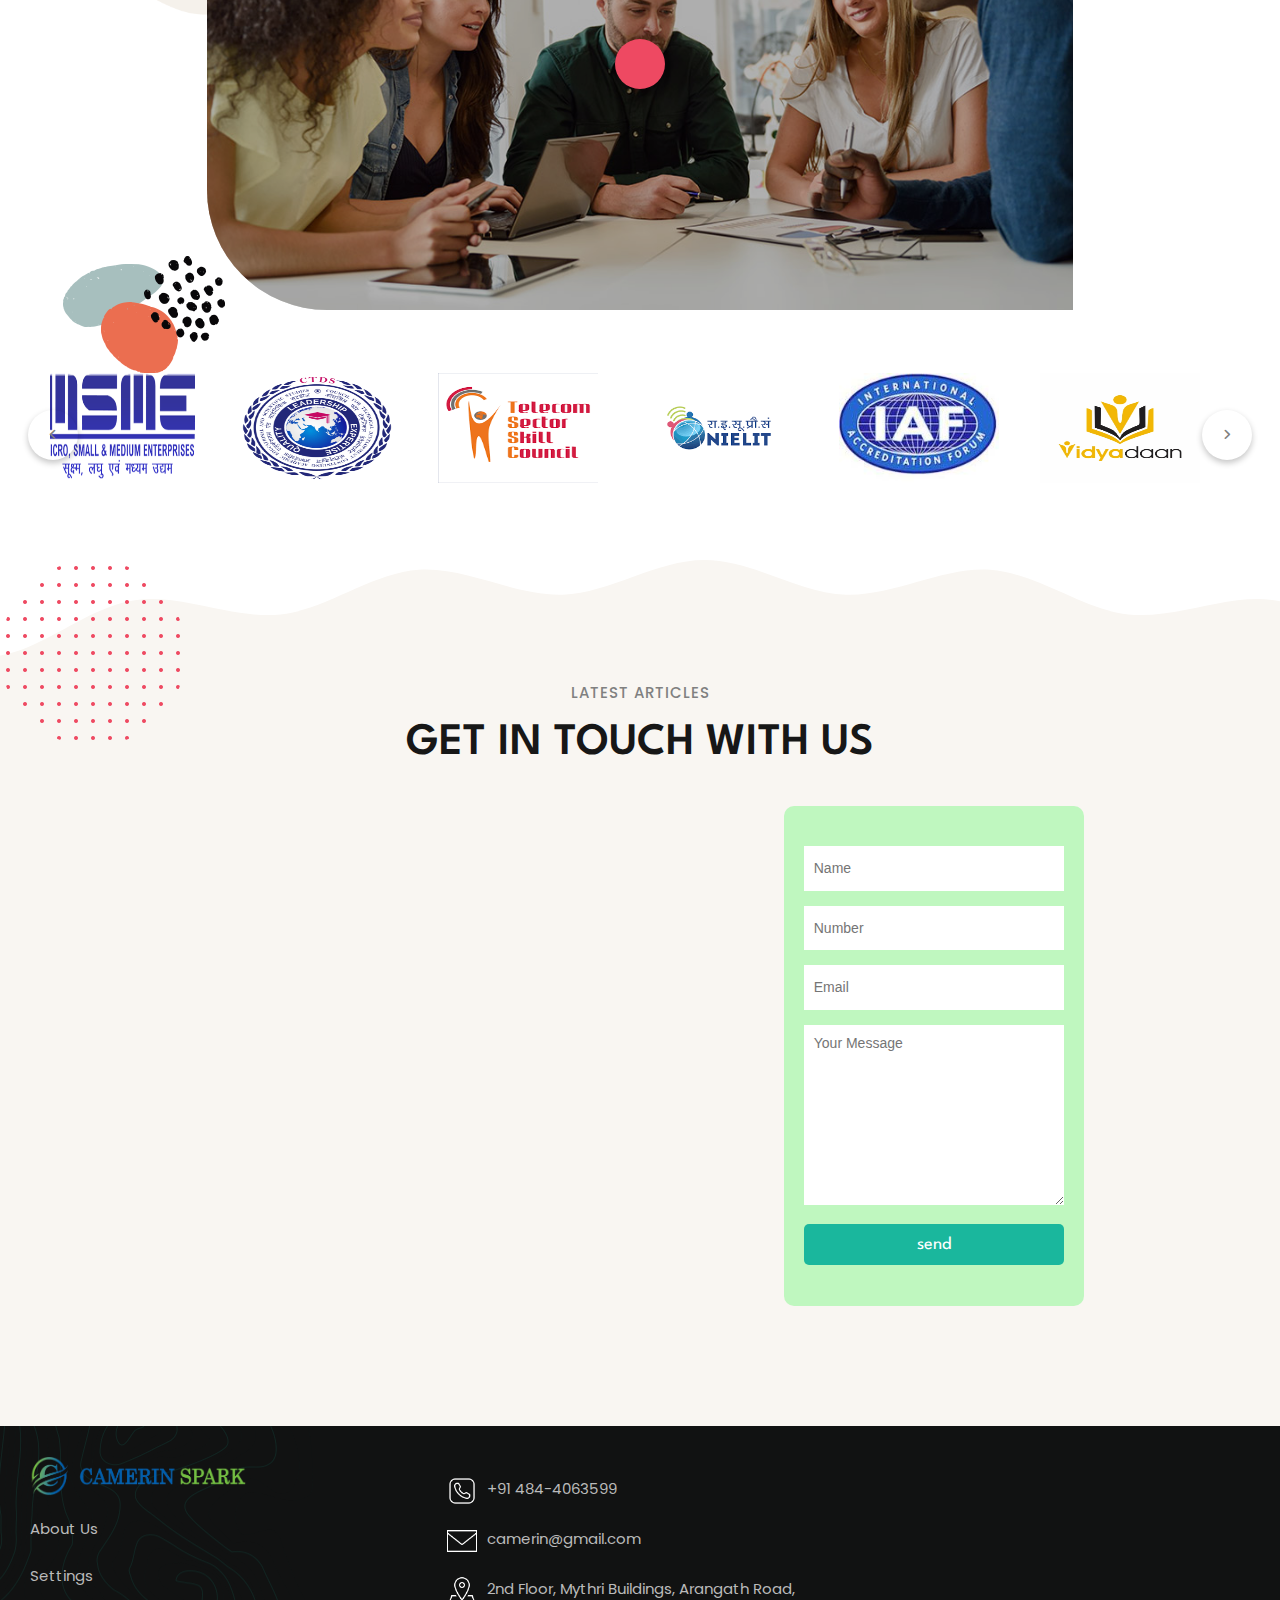
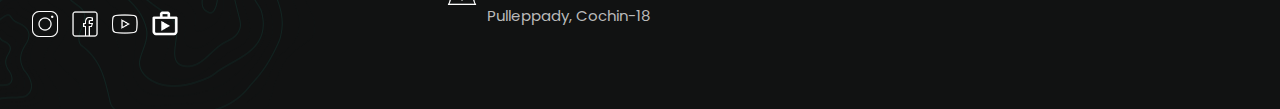
==== commit 5aeba396: "video section completed" ====
--- a/index.html
+++ b/index.html
@@ -31,7 +31,7 @@
   <link
     href="https://fonts.googleapis.com/css2?family=League+Spartan:wght@400;500;600;700;800&family=Poppins:wght@400;500&display=swap"
     rel="stylesheet">
-    <link rel="stylesheet" href="https://cdnjs.cloudflare.com/ajax/libs/font-awesome/6.3.0/css/all.min.css">
+  <link rel="stylesheet" href="https://cdnjs.cloudflare.com/ajax/libs/font-awesome/6.3.0/css/all.min.css">
 
   <!-- 
     - preload images
@@ -57,48 +57,48 @@
         <img src="./assets/images/logo_trasperent.png" width="162" height="50" alt="EduWeb logo">
       </a>
 
-      <nav class="navbar" data-navbar>
-
-        <div class="wrapper">
-          <a href="#" class="logo">
-            <img src="./assets/images/logo_trasperent.png" width="162" height="50" alt="EduWeb logo">
-          </a>
-
-          <button class="nav-close-btn" aria-label="close menu" data-nav-toggler>
-            <ion-icon name="close-outline" aria-hidden="true"></ion-icon>
-          </button>
-        </div>
-
-        <ul class="navbar-list">
-
-          <li class="navbar-item">
-            <a href="#home" class="navbar-link" data-nav-link>Home</a>
-          </li>
-
-          <li class="navbar-item">
-            <a href="#about" class="navbar-link" data-nav-link>About</a>
-          </li>
-
-          <li class="navbar-item">
-            <a href="#courses" class="navbar-link" data-nav-link>Course</a>
-          </li>
-
-          <li class="navbar-item">
-            <a href="#blog" class="navbar-link" data-nav-link>Blog</a>
-          </li>
-
-          <li class="navbar-item">
-            <a href="#contact" class="navbar-link" data-nav-link>Contact</a>
-          </li>
-          <li class="navbar-item">
-            <a href="./client.html" class="navbar-link" data-nav-link>Our Clinets</a>
-          </li>
-
-        </ul>
-
-      </nav>
+
 
       <div class="header-actions">
+        <nav class="navbar" data-navbar>
+
+          <div class="wrapper">
+            <a href="#" class="logo">
+              <img src="./assets/images/logo_trasperent.png" width="162" height="50" alt="EduWeb logo">
+            </a>
+
+            <button class="nav-close-btn" aria-label="close menu" data-nav-toggler>
+              <ion-icon name="close-outline" aria-hidden="true"></ion-icon>
+            </button>
+          </div>
+
+          <ul class="navbar-list">
+
+            <li class="navbar-item">
+              <a href="#home" class="navbar-link" data-nav-link>Home</a>
+            </li>
+
+            <li class="navbar-item">
+              <a href="#about" class="navbar-link" data-nav-link>About</a>
+            </li>
+
+            <li class="navbar-item">
+              <a href="#courses" class="navbar-link" data-nav-link>Course</a>
+            </li>
+
+            <li class="navbar-item">
+              <a href="#contact" class="navbar-link" data-nav-link>Contact</a>
+            </li>
+            <li class="navbar-item">
+              <a href="./client.html" class="navbar-link" data-nav-link>Our Clinets</a>
+            </li>
+            <li class="navbar-item user-icon">
+              <a class="navbar-user-icon" href=""><img src="./assets/images/user-icon.png" alt=""></a>
+
+            </li>
+          </ul>
+        </nav>
+
 
         <button class="header-action-btn" aria-label="open menu" data-nav-toggler>
           <ion-icon name="menu-outline" aria-hidden="true"></ion-icon>
@@ -154,7 +154,7 @@
               <img src="./assets/images/bg-doctor.png" width="240" height="370" alt="hero banner" class="img-cover">
             </div>
 
-           
+
 
             <img src="./assets/images/hero-shape-2.png" width="622" height="551" alt="" class="shape hero-shape-2">
 
@@ -288,9 +288,9 @@
 
           <figure class="about-banner">
 
-            <div class="img-holder" id="img-holder" >
+            <div class="img-holder" id="img-holder">
               <div class="img-box">
-             <img src="./assets//images/certificate.jpeg" alt="">
+                <img src="./assets//images/certificate.jpeg" alt="">
               </div>
             </div>
             <!-- <img src="./assets/images/about-shape-1.svg" width="360" height="420" loading="lazy" alt=""
@@ -355,7 +355,7 @@
         - #why choose us
       -->
 
-      <section class="section course"  aria-label="course">
+      <section class="section course" aria-label="course">
         <div class="container">
 
 
@@ -402,15 +402,23 @@
 
           </ul>
 
-          <a href="#" class="btn has-before">
+          <!-- <a href="#" class="btn has-before">
             <span class="span">Browse more courses</span>
 
             <ion-icon name="arrow-forward-outline" aria-hidden="true"></ion-icon>
-          </a>
+          </a> -->
 
         </div>
       </section>
 
+
+      <button class="video-btn">Play</button>
+      <div class="clip">
+        <video src="./assets/video/hospital-video.mp4" controls></video>
+        <!-- <b class="close-video">Close</b> -->
+        <img class="close-video" src="./assets/images/video-close.png" alt="">
+      </div>
+    
 
 
 
@@ -452,46 +460,46 @@
         - #draggable company logogs
       -->
       <div class="company-logos ">
-      <div class="wrapper">
-        <i id="left" class="fa-solid fa-angle-left"></i>
-        <ul class="carousel">
-          <li class="card">
-            <div class="img"><img src="./assets/images/draggable-log1.jpg" alt="img" draggable="false"></div>
-          </li>
-          <li class="card">
-            <div class="img"><img src="./assets/images/draggable-log2.jpg" alt="img" draggable="false"></div>
-          </li>
-          <li class="card">
-            <div class="img"><img src="./assets/images/draggable-log3.jpg" alt="img" draggable="false"></div>
-          </li>
-          <li class="card">
-            <div class="img"><img src="./assets/images/draggable-log4.png" alt="img" draggable="false"></div>
-          </li>
-          <li class="card">
-            <div class="img"><img src="./assets/images/draggable-log5.jpg" alt="img" draggable="false"></div>
-          </li>
-          <li class="card">
-            <div class="img"><img src="./assets/images/draggable-log6.jpg" alt="img" draggable="false"></div>
-          </li>
-          <li class="card">
-            <div class="img"><img src="./assets/images/draggable-log7.jpg" alt="img" draggable="false"></div>
-          </li>
-          <li class="card">
-            <div class="img"><img src="./assets/images/draggable-log8.png" alt="img" draggable="false"></div>
-          </li>
-          <li class="card">
-            <div class="img"><img src="./assets/images/draggable-log9.jpg" alt="img" draggable="false"></div>
-          </li>
-          <li class="card">
-            <div class="img"><img src="./assets/images/draggable-log10.png" alt="img" draggable="false"></div>
-          </li>
-          <li class="card">
-            <div class="img"><img src="./assets/images/draggable-log11.png" alt="img" draggable="false"></div>
-          </li>
-
-        </ul>
-        <i id="right" class="fa-solid fa-angle-right"></i>
-      </div>
+        <div class="wrapper">
+          <i id="left" class="fa-solid fa-angle-left"></i>
+          <ul class="carousel">
+            <li class="card">
+              <div class="img"><img src="./assets/images/draggable-log1.jpg" alt="img" draggable="false"></div>
+            </li>
+            <li class="card">
+              <div class="img"><img src="./assets/images/draggable-log2.jpg" alt="img" draggable="false"></div>
+            </li>
+            <li class="card">
+              <div class="img"><img src="./assets/images/draggable-log3.jpg" alt="img" draggable="false"></div>
+            </li>
+            <li class="card">
+              <div class="img"><img src="./assets/images/draggable-log4.png" alt="img" draggable="false"></div>
+            </li>
+            <li class="card">
+              <div class="img"><img src="./assets/images/draggable-log5.jpg" alt="img" draggable="false"></div>
+            </li>
+            <li class="card">
+              <div class="img"><img src="./assets/images/draggable-log6.jpg" alt="img" draggable="false"></div>
+            </li>
+            <li class="card">
+              <div class="img"><img src="./assets/images/draggable-log7.jpg" alt="img" draggable="false"></div>
+            </li>
+            <li class="card">
+              <div class="img"><img src="./assets/images/draggable-log8.png" alt="img" draggable="false"></div>
+            </li>
+            <li class="card">
+              <div class="img"><img src="./assets/images/draggable-log9.jpg" alt="img" draggable="false"></div>
+            </li>
+            <li class="card">
+              <div class="img"><img src="./assets/images/draggable-log10.png" alt="img" draggable="false"></div>
+            </li>
+            <li class="card">
+              <div class="img"><img src="./assets/images/draggable-log11.png" alt="img" draggable="false"></div>
+            </li>
+
+          </ul>
+          <i id="right" class="fa-solid fa-angle-right"></i>
+        </div>
       </div>
 
 
@@ -562,15 +570,15 @@
 
             </div>
             <div class="contact-form-container">
-              <form method="post" action="https://script.google.com/macros/s/AKfycbxgvLLyGcrRQfKR5fucp6spOik-lvtg8Z1G0EgBoYIe5aEpSoWYTeNMl5RRjBvzOwwDAg/exec" name="gform" class="contact-form">
+              <form method="post" action="" name="gform" class="contact-form">
                 <div>
                   <input type="text" name="your-name" placeholder="Name">
                 </div>
                 <div>
-                  <input type="text" name="your-number" placeholder="Email">
+                  <input type="text" name="your-number" placeholder="Number">
                 </div>
                 <div>
-                  <input type="email" name="your-email" placeholder="Phone">
+                  <input type="email" name="your-email" placeholder="Email">
                 </div>
                 <div>
                   <textarea name="message" id="" cols="30" rows="10" placeholder="Your Message"></textarea>
@@ -581,8 +589,7 @@
           </div>
 
 
-          <img src="./assets/images/blog-shape.png"  height="186" loading="lazy" alt=""
-            class="shape blog-shape">
+          <img src="./assets/images/blog-shape.png" height="186" loading="lazy" alt="" class="shape blog-shape">
 
         </div>
       </section>
@@ -602,12 +609,12 @@
   <footer class="footer" style="background-image: url('./assets/images/footer-bg.png')">
 
     <div class="footer-top" id="footer-top">
-      <div class=" grid-list">
+      <div class="footer-grid">
 
         <div class="footer-brand" id="footer-brand">
 
           <a href="#">
-            <img class="main-logo"  src="./assets/images/logo_trasperent.png" width="162" height="50" alt="EduWeb logo">
+            <img class="main-logo" src="./assets/images/logo_trasperent.png" width="162" height="50" alt="EduWeb logo">
           </a>
 
           <!-- <p class="footer-brand-text">
@@ -616,15 +623,16 @@
           <ul class="footer-list first-section">
 
             <li>
-            <p>About Us</p>
+              <p>About Us</p>
             </li>
             <li>Settings</li>
             <li class="social-icon"><a href=""><img src="./assets/images/instagram.png" alt=""></a>
               <img src="./assets//images//facebook.png" alt="">
               <img src="./assets/images/youtube.png" alt="">
-            </li>
-
-  
+              <img src="./assets/images/play-store-icon.png" alt="">
+            </li>
+
+
           </ul>
 
 
@@ -634,9 +642,9 @@
         <ul class="footer-list first-section">
 
           <li>
-           <img src="./assets/images/call-icon.png" alt="">
-           <p>
-            +91 484-4063599</p>
+            <img src="./assets/images/call-icon.png" alt="">
+            <p>
+              +91 484-4063599</p>
           </li>
 
           <li>
@@ -649,10 +657,10 @@
             <p>
               2nd Floor, Mythri Buildings, Arangath Road, Pulleppady, Cochin-18</p>
           </li>
-    
+
 
         </ul>
-<!-- 
+        <!-- 
         <ul class="footer-list second-section">
 
         </ul> -->
@@ -675,8 +683,8 @@
     <ion-icon name="chevron-up" aria-hidden="true"></ion-icon>
   </a> -->
   <div>
-    <a class="whatsapp-icon" href="https://wa.me/7559040048" whatsapp-btn><img
-        src="./assets/images/whatsapp.png" alt=""></a>
+    <a class="whatsapp-icon" href="https://wa.me/7559040048" whatsapp-btn><img src="./assets/images/whatsapp.png"
+        alt=""></a>
   </div>
 
 
--- a/assets/css/style.css
+++ b/assets/css/style.css
@@ -453,9 +453,20 @@
 
 .overlay.active {
   opacity: 1;
-  pointer-events: all;
-}
-
+}
+.nav-user{
+  height: 100%;
+  display: flex;
+  align-items: flex-start;
+}
+.user-icon{
+ display: flex;
+ align-items: center;
+}
+.navbar-user-icon img{
+  width: 30px;
+  height: 30px;
+}
 /*-----------------------------------*\
   #HERO
 \*-----------------------------------*/
@@ -1118,6 +1129,11 @@
 #footer-top {
   padding: 30px;
 }
+.footer-grid{
+  display: grid;
+  gap: 30px;
+  grid-template-columns: 1fr 1fr 1fr;
+}
 #footer-top .main-logo {
   width: 216px;
   height: 40px;
@@ -1140,6 +1156,12 @@
 }
 .social-icon {
   margin-right: 60px;
+}
+@media (max-width: 600px) {
+  .footer-grid{
+  grid-template-columns: 1fr;
+    gap: 0px;
+}
 }
 /*
 .footer-top {
@@ -1695,3 +1717,53 @@
     left: 0;
   }
 }
+
+
+
+/* Video playlist*/
+.close-video{
+  position: fixed;
+  right: 24%;
+  top: 20%;
+  z-index: 10000;
+  color: white;
+  width: 25px;
+  height: 25px;
+}
+.clip{
+  position: fixed;
+  top: 50%;
+  left: 50%;
+  transform: translate(-50%,-50%) scale(0);
+  width: 100%;
+  height: 100%;
+  display: flex;
+  align-items: center;
+  justify-content: center;
+  z-index: 999;
+  transition: 0.5s;
+}
+.clip video{
+  max-width: 800px;
+  max-height: 500px;
+  outline: none;
+  border: 1px solid rgb(255, 255, 255);
+}
+.clip.active{
+  transition-delay: 0.5s;
+transform: translate(-50%,-50%) scale(1);
+}
+@media (max-width:991px){
+  .clip video{
+    max-width:90%;
+  }
+  .close-video{
+    position: fixed;
+    right: 21%;
+    top: 25%;
+    z-index: 10000;
+    color: white;
+    width: 25px;
+    height: 25px;
+  }
+}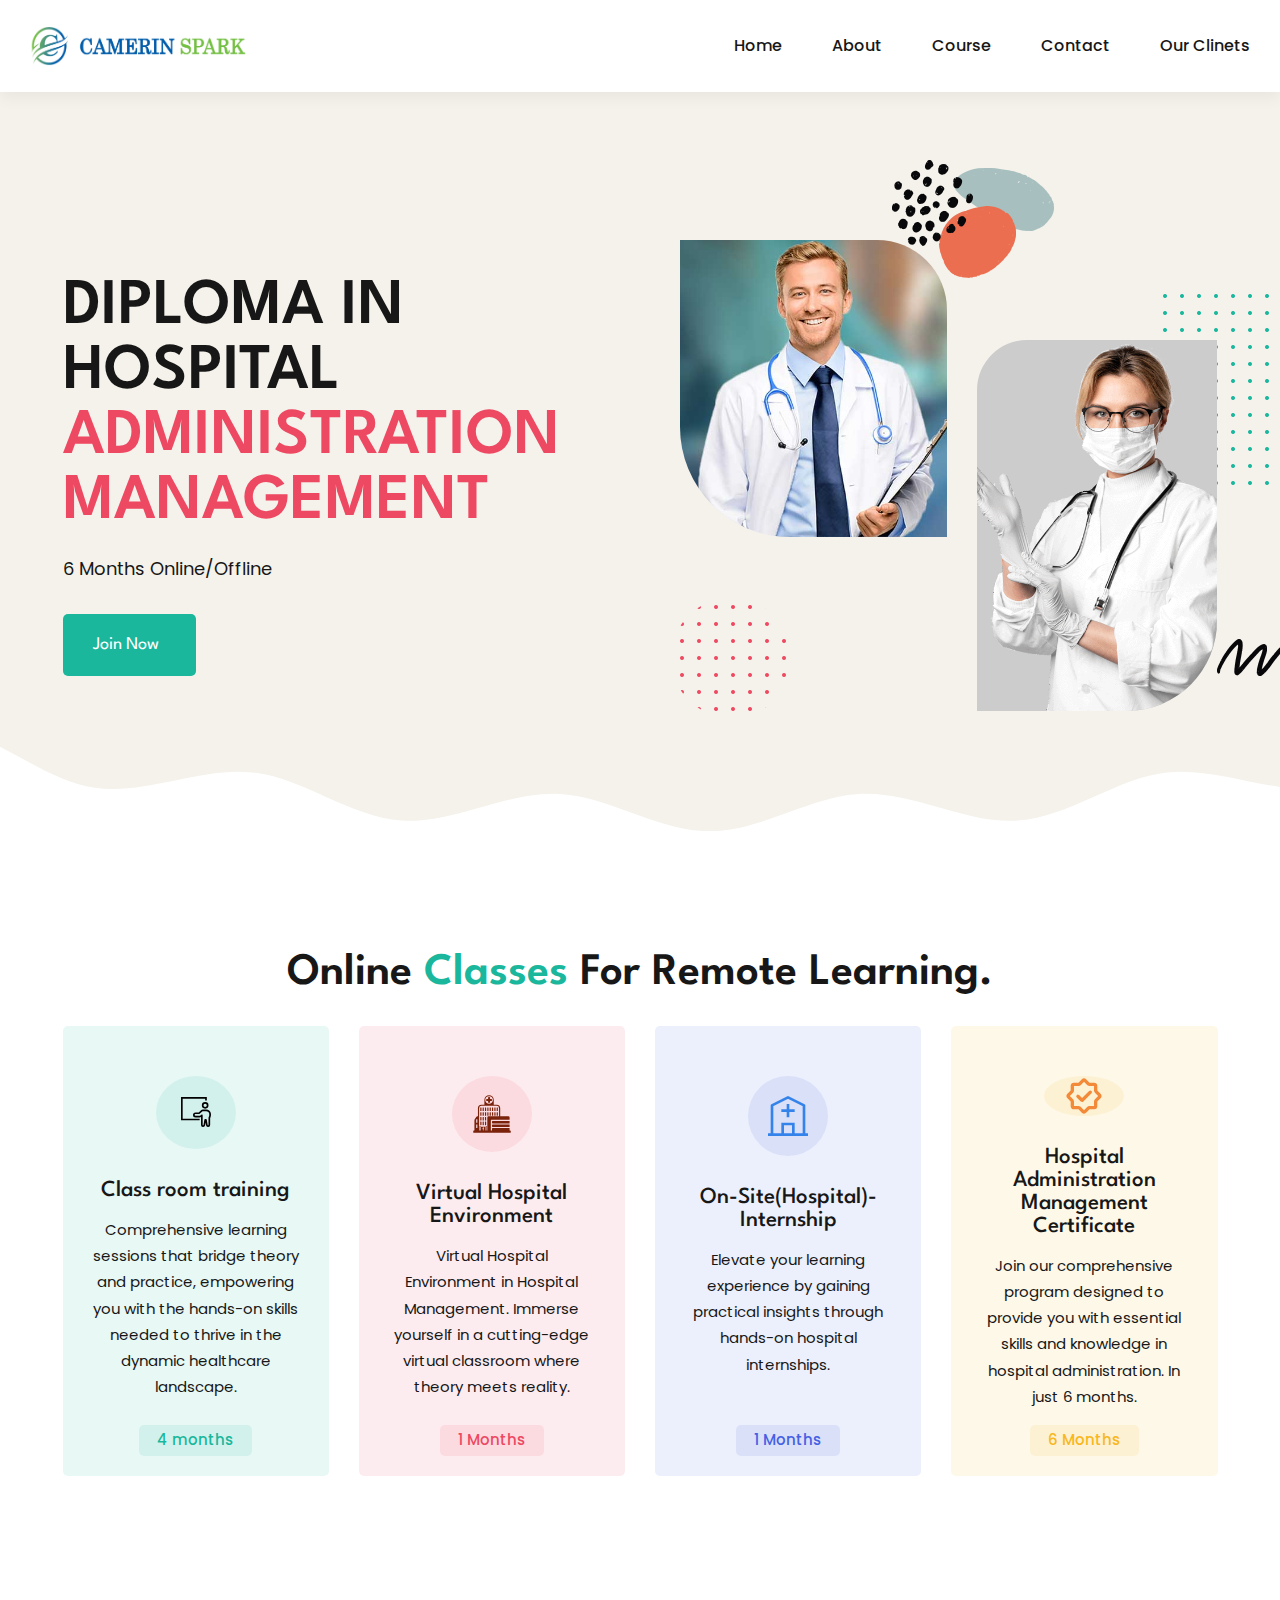
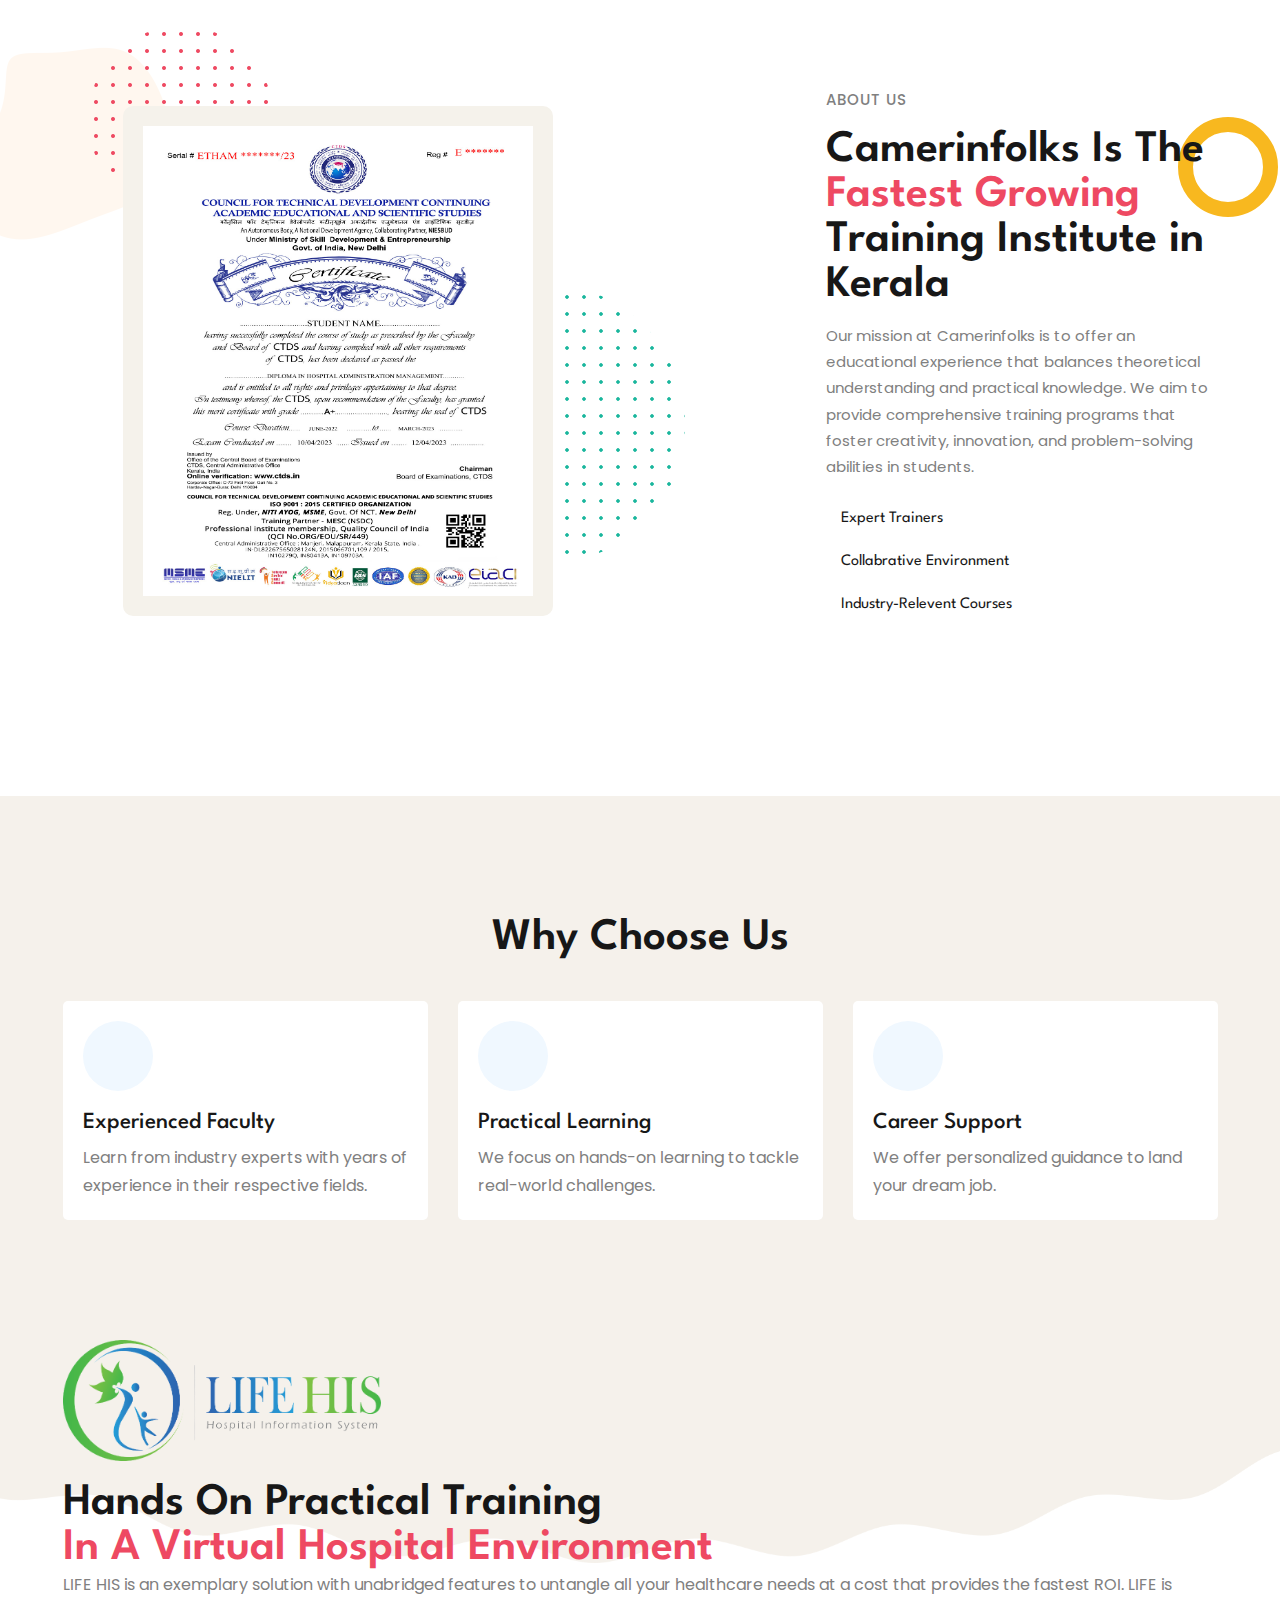
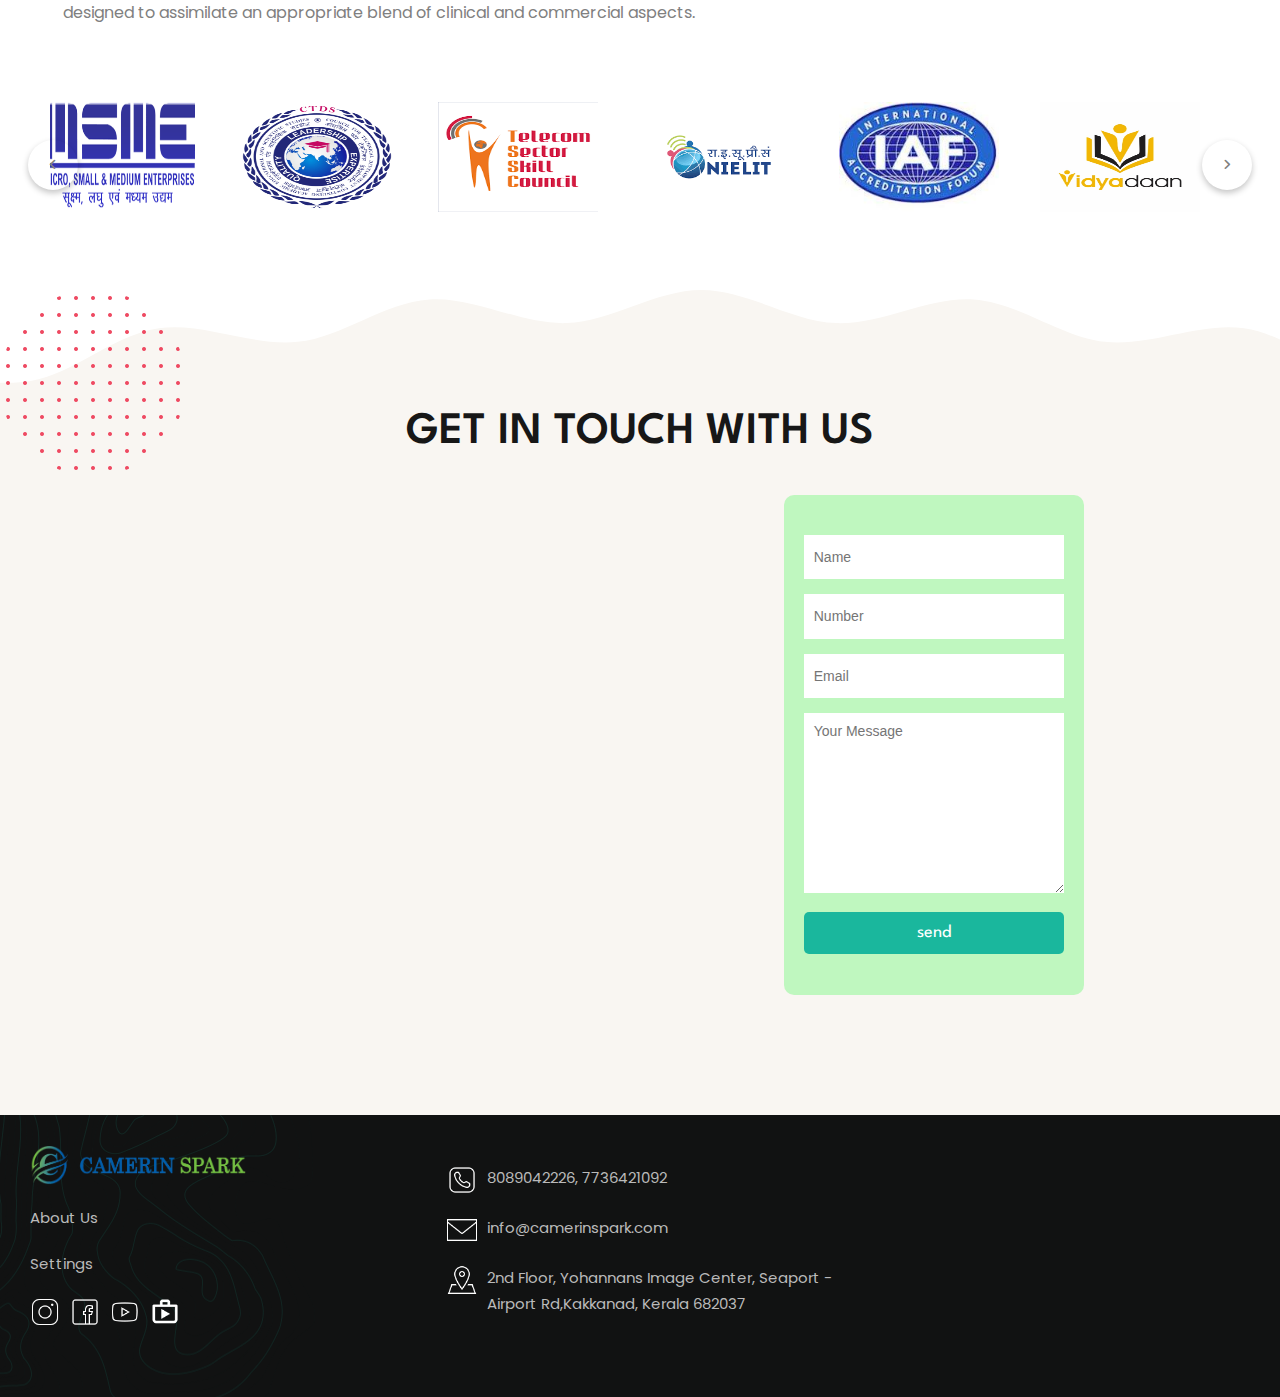
==== commit adea224c: "life his completed" ====
--- a/index.html
+++ b/index.html
@@ -53,7 +53,7 @@
   <header class="header" data-header>
     <div class="container">
 
-      <a href="#" class="logo">
+      <a href="./index.html" class="logo">
         <img src="./assets/images/logo_trasperent.png" width="162" height="50" alt="EduWeb logo">
       </a>
 
@@ -63,7 +63,7 @@
         <nav class="navbar" data-navbar>
 
           <div class="wrapper">
-            <a href="#" class="logo">
+            <a href="./index.html" class="logo">
               <img src="./assets/images/logo_trasperent.png" width="162" height="50" alt="EduWeb logo">
             </a>
 
@@ -92,10 +92,10 @@
             <li class="navbar-item">
               <a href="./client.html" class="navbar-link" data-nav-link>Our Clinets</a>
             </li>
-            <li class="navbar-item user-icon">
+            <!-- <li class="navbar-item user-icon">
               <a class="navbar-user-icon" href=""><img src="./assets/images/user-icon.png" alt=""></a>
 
-            </li>
+            </li> -->
           </ul>
         </nav>
 
@@ -175,13 +175,11 @@
         <div class="container">
 
 
-          <h2 class="h2 section-title">
+          <h2 class="h2 section-title" style="margin-bottom: 30px;">
             Online <span class="span">Classes</span> For Remote Learning.
           </h2>
 
-          <p class="section-text">
-            Consectetur adipiscing elit sed do eiusmod tempor.
-          </p>
+
 
           <ul class="grid-list">
 
@@ -194,12 +192,11 @@
                 </div>
 
                 <h3 class="h3">
-                  <a href="#" class="card-title">Class room training+Hands on Practical Training in a Virtual Hospital
-                    Environment</a>
+                  <a href="#" class="card-title">Class room training</a>
                 </h3>
 
                 <p class="card-text">
-                  Lorem ipsum dolor consec tur elit adicing sed umod tempor.
+                  Comprehensive learning sessions that bridge theory and practice, empowering you with the hands-on skills needed to thrive in the dynamic healthcare landscape.
                 </p>
 
                 <span class="card-badge">4 months</span>
@@ -220,7 +217,7 @@
                 </h3>
 
                 <p class="card-text">
-                  Lorem ipsum dolor consec tur elit adicing sed umod tempor.
+                  Virtual Hospital Environment in Hospital Management. Immerse yourself in a cutting-edge virtual classroom where theory meets reality.
                 </p>
 
                 <span class="card-badge">1 Months</span>
@@ -241,7 +238,7 @@
                 </h3>
 
                 <p class="card-text">
-                  Lorem ipsum dolor consec tur elit adicing sed umod tempor.
+                  Elevate your learning experience by gaining practical insights through hands-on hospital internships. 
                 </p>
 
                 <span class="card-badge">1 Months</span>
@@ -258,11 +255,11 @@
                 </div>
 
                 <h3 class="h3">
-                  <a href="#" class="card-title">Certified in Hospital Administration Management</a>
+                  <a href="#" class="card-title">Hospital Administration Management Certificate</a>
                 </h3>
 
                 <p class="card-text">
-                  Lorem ipsum dolor consec tur elit adicing sed umod tempor.
+                  Join our comprehensive program designed to provide you with essential skills and knowledge in hospital administration. In just 6 months.
                 </p>
 
                 <span class="card-badge">6 Months</span>
@@ -293,11 +290,6 @@
                 <img src="./assets//images/certificate.jpeg" alt="">
               </div>
             </div>
-            <!-- <img src="./assets/images/about-shape-1.svg" width="360" height="420" loading="lazy" alt=""
-            class="shape about-shape-1"> -->
-
-            <!-- <img src="./assets/images/about-shape-2.svg" width="371" height="220" loading="lazy" alt=""
-              class="shape about-shape-2"> -->
 
             <img src="./assets/images/about-shape-3.png" width="722" height="528" loading="lazy" alt=""
               class="shape about-shape-3">
@@ -402,23 +394,9 @@
 
           </ul>
 
-          <!-- <a href="#" class="btn has-before">
-            <span class="span">Browse more courses</span>
-
-            <ion-icon name="arrow-forward-outline" aria-hidden="true"></ion-icon>
-          </a> -->
 
         </div>
       </section>
-
-
-      <button class="video-btn">Play</button>
-      <div class="clip">
-        <video src="./assets/video/hospital-video.mp4" controls></video>
-        <!-- <b class="close-video">Close</b> -->
-        <img class="close-video" src="./assets/images/video-close.png" alt="">
-      </div>
-    
 
 
 
@@ -428,30 +406,29 @@
       -->
 
       <section class="video has-bg-image" aria-label="video"
-        style="background-image: url('./assets/images/video-bg.png')">
-        <div class="container">
-
-          <div class="video-card">
-
-            <div class="video-banner img-holder has-after" style="--width: ; --height: ;">
-              <img src="./assets/images/video-banner.jpg" width="970" height="550" loading="lazy" alt="video banner"
-                class="img-cover">
-
-              <button class="play-btn" aria-label="play video">
-                <ion-icon name="play" aria-hidden="true"></ion-icon>
-              </button>
+      style="background-image: url('./assets/images/video-bg.png')">
+      <div class="container">
+        <div class="life-his-section">
+          <div class="lifehs-first">
+            <div class="lifehis-img">
+              <img src="./assets/images/lifehislogo.png" alt="">
             </div>
-
-            <img src="./assets/images/video-shape-1.png" width="1089" height="605" loading="lazy" alt=""
-              class="shape video-shape-1">
-
-            <img src="./assets/images/video-shape-2.png" width="158" height="174" loading="lazy" alt=""
-              class="shape video-shape-2">
+            <h2 class="lifehis-h2">
+              Hands On Practical Training<span class="span">In A
+                Virtual Hospital Environment</span>
+            </h2>
+            <p>LIFE HIS is an exemplary solution with unabridged features to
+              untangle all your healthcare needs at a cost that provides the
+              fastest ROI. LIFE is designed to assimilate an appropriate blend of
+              clinical and commercial aspects.</p>
 
           </div>
-
-        </div>
-      </section>
+        </div>
+
+
+
+      </div>
+    </section>
 
 
 
@@ -504,55 +481,6 @@
 
 
 
-      <!-- 
-        - #STATE
-      -->
-
-      <!-- <section class="section stats" aria-label="stats">
-        <div class="container">
-
-          <ul class="grid-list">
-
-            <li>
-              <div class="stats-card" style="--color: 170, 75%, 41%">
-                <h3 class="card-title">29.3k</h3>
-
-                <p class="card-text">Student Enrolled</p>
-              </div>
-            </li>
-
-            <li>
-              <div class="stats-card" style="--color: 351, 83%, 61%">
-                <h3 class="card-title">32.4K</h3>
-
-                <p class="card-text">Class Completed</p>
-              </div>
-            </li>
-
-            <li>
-              <div class="stats-card" style="--color: 260, 100%, 67%">
-                <h3 class="card-title">100%</h3>
-
-                <p class="card-text">Satisfaction Rate</p>
-              </div>
-            </li>
-
-            <li>
-              <div class="stats-card" style="--color: 42, 94%, 55%">
-                <h3 class="card-title">354+</h3>
-
-                <p class="card-text">Top Instructors</p>
-              </div>
-            </li>
-
-          </ul>
-
-        </div>
-      </section> -->
-
-
-
-
 
       <!-- 
         - #contact
@@ -562,7 +490,7 @@
         style="background-image: url('./assets/images/blog-bg.svg')">
         <div class="container">
 
-          <p class="section-subtitle">Latest Articles</p>
+
 
           <h2 class="h2 section-title">GET IN TOUCH WITH US</h2>
           <div class="contact-section">
@@ -572,13 +500,13 @@
             <div class="contact-form-container">
               <form method="post" action="" name="gform" class="contact-form">
                 <div>
-                  <input type="text" name="your-name" placeholder="Name">
+                  <input type="text" name="your-name" placeholder="Name" required>
                 </div>
                 <div>
-                  <input type="text" name="your-number" placeholder="Number">
+                  <input type="text" name="your-number" placeholder="Number" required>
                 </div>
                 <div>
-                  <input type="email" name="your-email" placeholder="Email">
+                  <input type="email" name="your-email" placeholder="Email" required>
                 </div>
                 <div>
                   <textarea name="message" id="" cols="30" rows="10" placeholder="Your Message"></textarea>
@@ -617,18 +545,16 @@
             <img class="main-logo" src="./assets/images/logo_trasperent.png" width="162" height="50" alt="EduWeb logo">
           </a>
 
-          <!-- <p class="footer-brand-text">
-            Camerinfolks Pvt. Ltd. is the most innovative Software Training institute in Kochi, delivering offline and online training across India and other countries. Camerinfolks Pvt. Ltd. is another subsidiary of Camerin Group Pvt. Ltd. We offer a wide range of trending software courses and provide real-time live projects and hands-on practical sessions along with training.
-          </p> -->
           <ul class="footer-list first-section">
 
             <li>
-              <p>About Us</p>
-            </li>
-            <li>Settings</li>
-            <li class="social-icon"><a href=""><img src="./assets/images/instagram.png" alt=""></a>
-              <img src="./assets//images//facebook.png" alt="">
-              <img src="./assets/images/youtube.png" alt="">
+              <a href="#about"><p>About Us</p></a>
+            </li>
+            <a href=""><li>Settings</li></a>
+            <li class="social-icon"><a href="https://www.instagram.com/camerin_spark?igsh=ZGNjOWZkYTE3MQ=="><img src="./assets/images/instagram.png"
+                  alt=""></a>
+              <a href="https://www.facebook.com/profile.php?id=61552068332302&mibextid=eHce3h"><img src="./assets//images//facebook.png" alt=""></a>
+              <a href="https://www.youtube.com/@"> <img src="./assets/images/youtube.png" alt=""></a>
               <img src="./assets/images/play-store-icon.png" alt="">
             </li>
 
@@ -644,18 +570,18 @@
           <li>
             <img src="./assets/images/call-icon.png" alt="">
             <p>
-              +91 484-4063599</p>
+              8089042226, 7736421092</p>
           </li>
 
           <li>
             <img src="./assets/images/email-icon.png" alt="">
-            <p>camerin@gmail.com</p>
+            <p>info@camerinspark.com</p>
           </li>
 
           <li>
             <img src="./assets/images/address-icon.png" alt="">
             <p>
-              2nd Floor, Mythri Buildings, Arangath Road, Pulleppady, Cochin-18</p>
+              2nd Floor, Yohannans Image Center, Seaport - Airport Rd,Kakkanad, Kerala 682037</p>
           </li>
 
 
@@ -679,11 +605,9 @@
     - #BACK TO TOP
   -->
 
-  <!-- <a href="#top" class="back-top-btn" aria-label="back top top" data-back-top-btn>
-    <ion-icon name="chevron-up" aria-hidden="true"></ion-icon>
-  </a> -->
+
   <div>
-    <a class="whatsapp-icon" href="https://wa.me/7559040048" whatsapp-btn><img src="./assets/images/whatsapp.png"
+    <a class="whatsapp-icon" href="https://wa.me/8089042226" whatsapp-btn><img src="./assets/images/whatsapp.png"
         alt=""></a>
   </div>
 
--- a/assets/css/style.css
+++ b/assets/css/style.css
@@ -829,6 +829,50 @@
 /*-----------------------------------*\
   #VIDEO
 \*-----------------------------------*/
+.life-his-section{
+  display: grid;
+  grid-template-columns:1fr;
+  gap:20px;
+}
+.lifehs-first{
+  height: 300px;  
+}
+.lifehis-img img{
+  width: 318px;
+  height: 121px;
+  margin-bottom: 20px ;
+}
+.lifehs-first .lifehis-h2{
+  width: 100%;
+  font-weight: var(--fw-600);
+  font-size: var(--fs-2);
+  color: var(--eerie-black-1);
+    font-family: var(--ff-league_spartan);
+    line-height: 1;
+}
+.lifehs-first .lifehis-h2 span{
+  color: var(--radical-red);
+}
+/* .lifehs-third{
+  height: 400px;
+  background-color: aqua;
+} */
+@media screen and (max-width: 600px){
+  .lifehs-first{
+    height: 500px;  
+  }
+  .life-his-section{
+    display: grid;
+    grid-template-columns: 1fr;
+    gap:20px;
+  }
+  .lifehis-img img{
+    width: 298px;
+    height: 101px;
+    margin-bottom: 20px ;
+  }
+}
+
 
 .video {
   background-size: contain;
@@ -1163,95 +1207,7 @@
     gap: 0px;
 }
 }
-/*
-.footer-top {
-  display: grid;
-  gap: 30px;
-}
-
-.footer-brand-text { margin-block: 20px; }
-
-.footer-brand .wrapper {
-  display: flex;
-  gap: 5px;
-}
-
-.footer-brand .wrapper .span { font-weight: var(--fw-500); }
-
-.footer-link { transition: var(--transition-1); }
-
-.footer-link:is(:hover, :focus) { color: var(--kappel); }
-
-.footer-list-title {
-  color: var(--white);
-  font-family: var(--ff-league_spartan);
-  font-size: var(--fs-3);
-  font-weight: var(--fw-600);
-  margin-block-end: 10px;
-}
-
-.footer-list .footer-link { padding-block: 5px; }
-
-.newsletter-form { margin-block: 20px 35px; }
-
-.newsletter-form .input-field {
-  background-color: var(--white);
-  padding: 12px;
-  border-radius: var(--radius-5);
-  margin-block-end: 20px;
-}
-
-.newsletter-form .btn {
-  min-width: 100%;
-  justify-content: center;
-}
-
-.social-list {
-  display: flex;
-  gap: 25px;
-}
-
-.social-link { font-size: 20px; }
-
-.footer-bottom {
-  border-block-start: 1px solid var(--eerie-black-1);
-  padding-block: 30px;
-}
-
-.copyright { text-align: center; }
-
-.copyright-link {
-  color: var(--kappel);
-  display: inline-block;
-}
-
-
- */
-
-/*-----------------------------------*\
-  #BACK TO TOP
-\*-----------------------------------*/
-
-/* .back-top-btn {
-  position: fixed;
-  bottom: 40px;
-  right: 30px;
-  background-color: var(--kappel);
-  color: var(--white);
-  font-size: 20px;
-  padding: 15px;
-  border-radius: var(--radius-circle);
-  z-index: 3;
-  opacity: 0;
-  pointer-events: none;
-  transition: var(--transition-1);
-}
-
-.back-top-btn.active {
-  transform: translateY(10px);
-  opacity: 1;
-  pointer-events: all;
-} */
+
 /*-----------------------------------*\
   #Whatsapp icon
 \*-----------------------------------*/
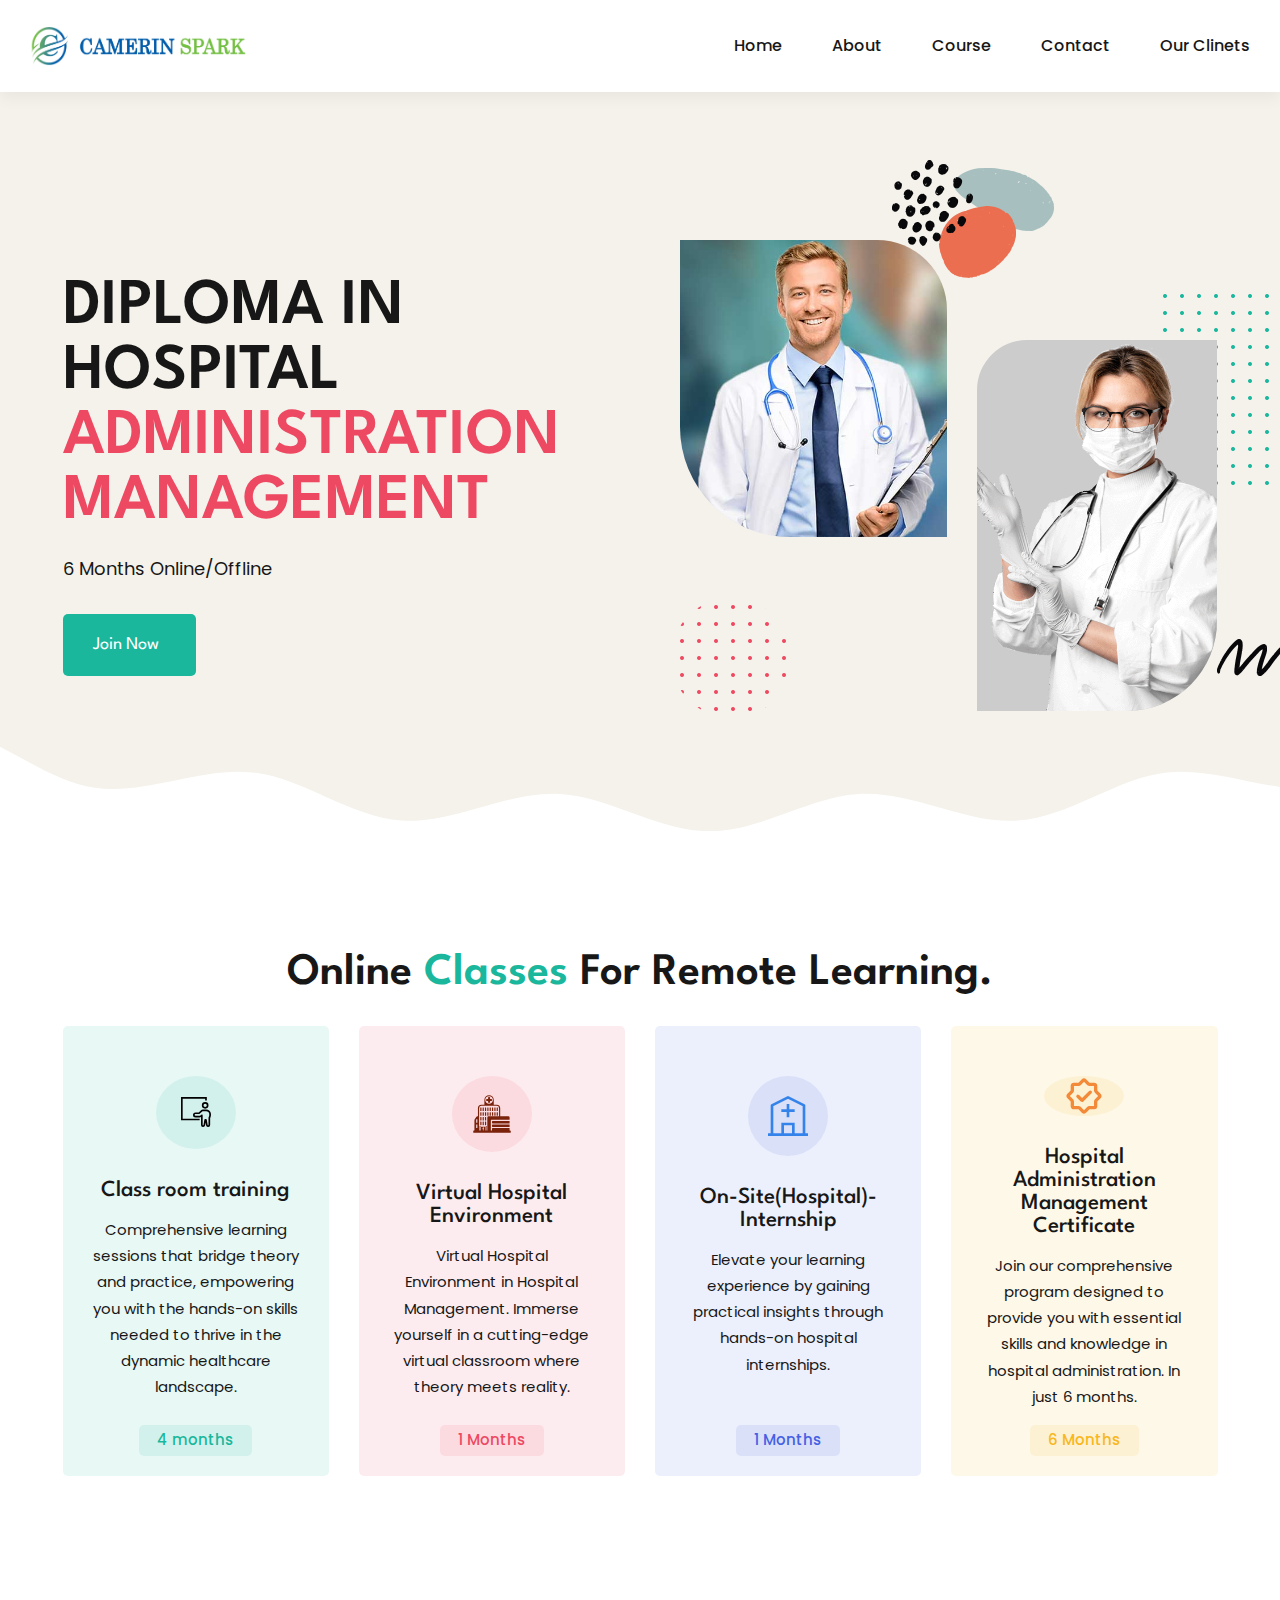
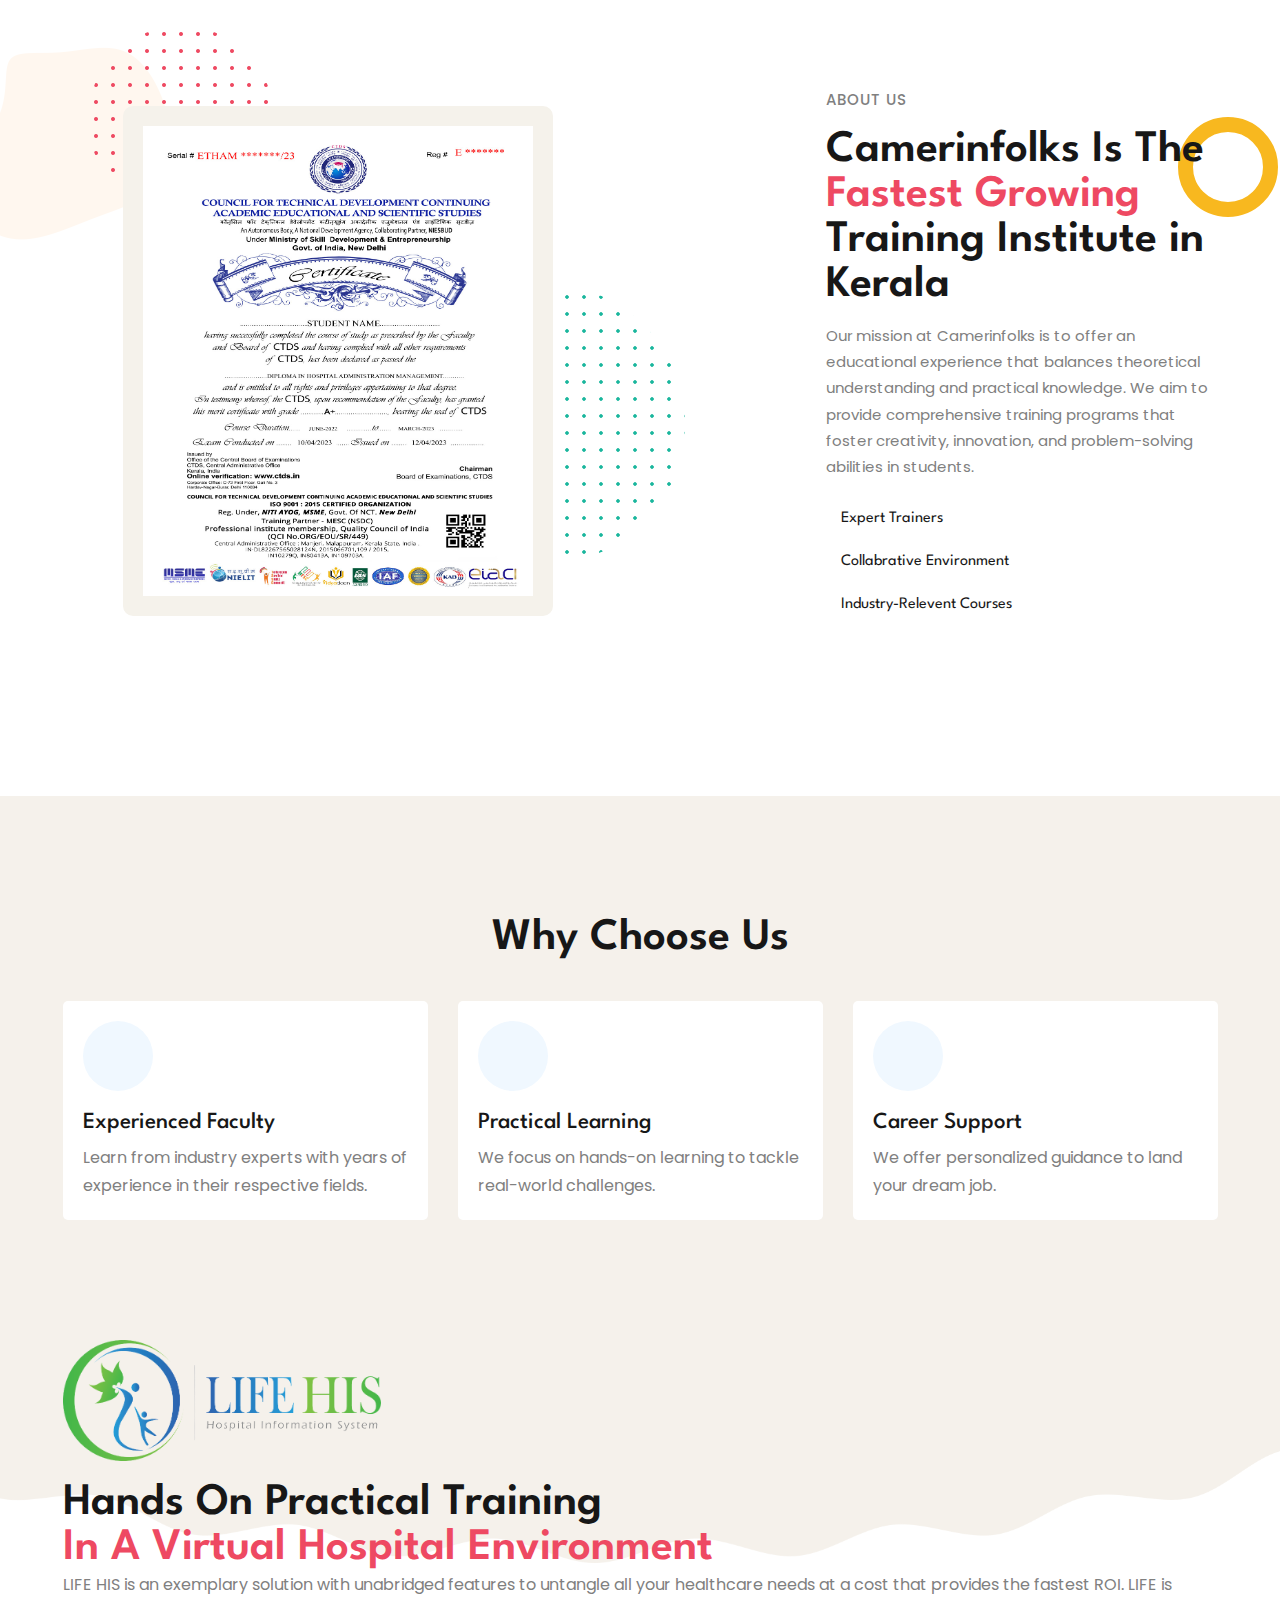
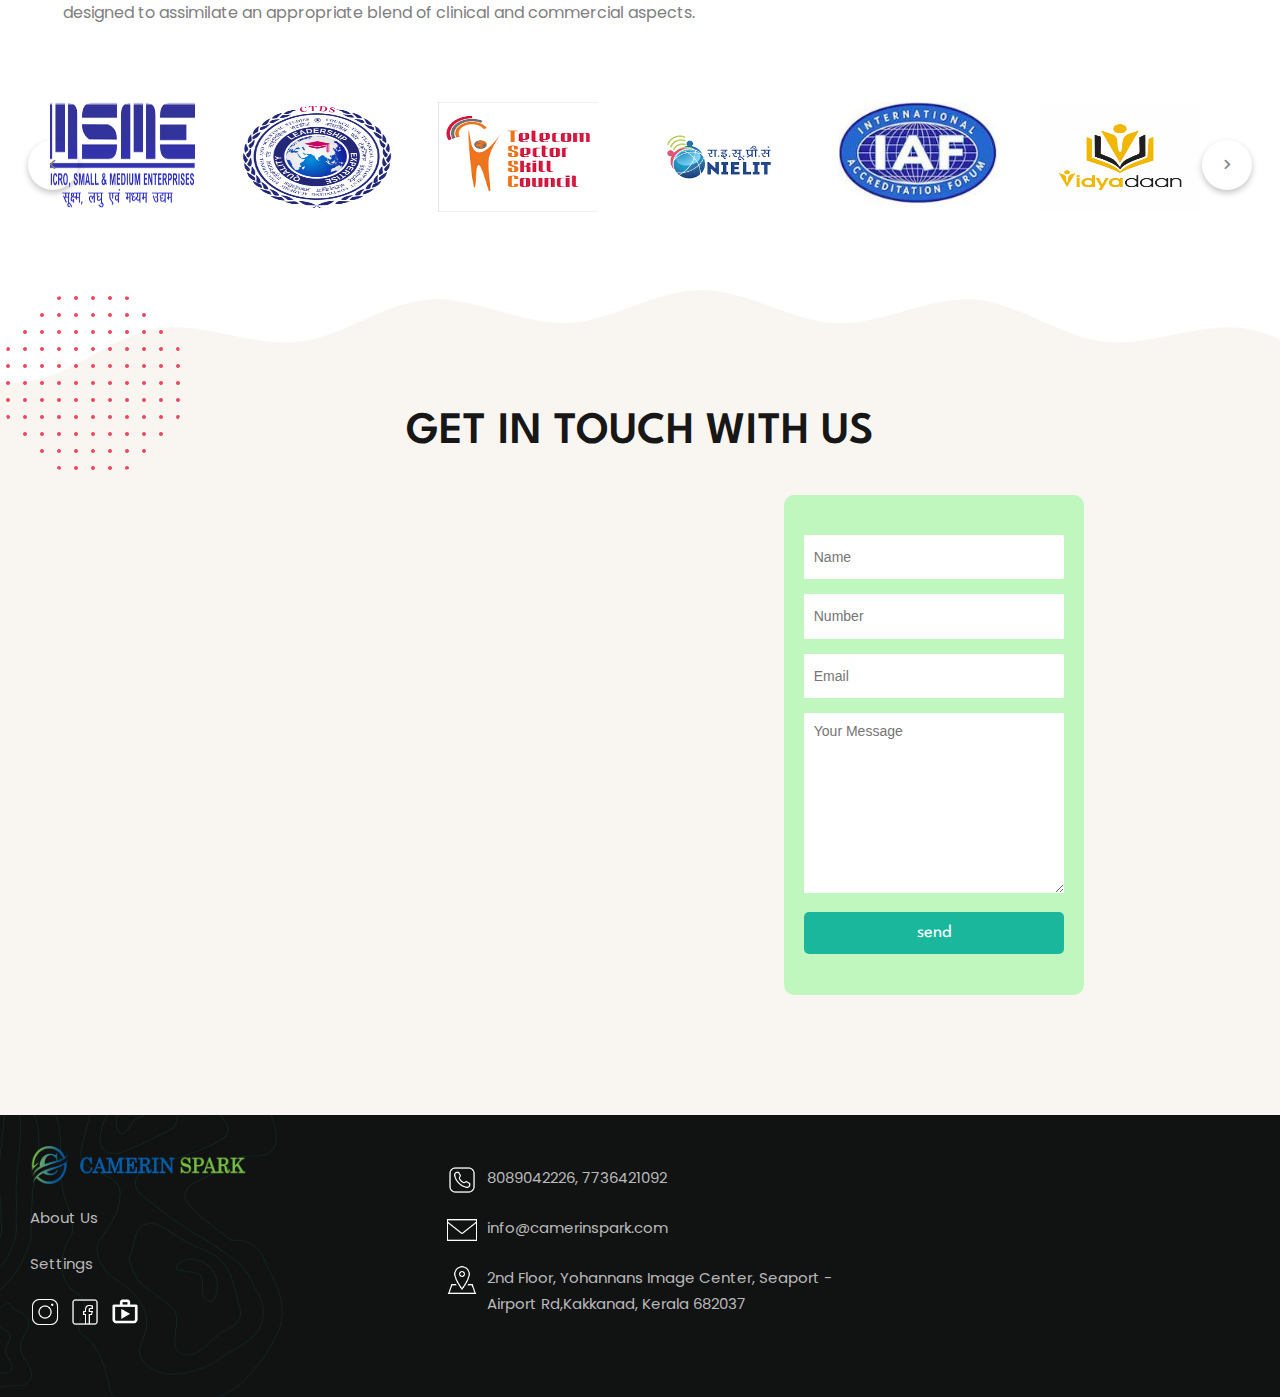
==== commit 27f01813: "set social links" ====
--- a/index.html
+++ b/index.html
@@ -1,631 +1,786 @@
 <!DOCTYPE html>
 <html lang="en">
-
-<head>
-  <meta charset="UTF-8">
-  <meta http-equiv="X-UA-Compatible" content="IE=edge">
-  <meta name="viewport" content="width=device-width, initial-scale=1.0">
-
-  <!-- 
+  <head>
+    <meta charset="UTF-8" />
+    <meta http-equiv="X-UA-Compatible" content="IE=edge" />
+    <meta name="viewport" content="width=device-width, initial-scale=1.0" />
+
+    <!-- 
     - primary meta tag
   -->
-  <title>camerin spark</title>
-  <meta name="title" content="camerin spark">
-  <meta name="description" content="This is an education html template made by codewithsadee">
-
-  <!-- 
+    <title>camerin spark</title>
+    <meta name="title" content="camerin spark" />
+    <meta
+      name="description"
+      content="This is an education html template made by codewithsadee"
+    />
+
+    <!-- 
     - favicon
   -->
-  <link rel="shortcut icon" href="./assets/images/logo_trasperent_cropped.png" type="image/svg+xml">
-
-  <!-- 
+    <link
+      rel="shortcut icon"
+      href="./assets/images/logo_trasperent_cropped.png"
+      type="image/svg+xml"
+    />
+
+    <!-- 
     - custom css link
   -->
-  <link rel="stylesheet" href="./assets/css/style.css">
-
-  <!-- 
+    <link rel="stylesheet" href="./assets/css/style.css" />
+
+    <!-- 
     - google font link
   -->
-  <link rel="preconnect" href="https://fonts.googleapis.com">
-  <link rel="preconnect" href="https://fonts.gstatic.com" crossorigin>
-  <link
-    href="https://fonts.googleapis.com/css2?family=League+Spartan:wght@400;500;600;700;800&family=Poppins:wght@400;500&display=swap"
-    rel="stylesheet">
-  <link rel="stylesheet" href="https://cdnjs.cloudflare.com/ajax/libs/font-awesome/6.3.0/css/all.min.css">
-
-  <!-- 
+    <link rel="preconnect" href="https://fonts.googleapis.com" />
+    <link rel="preconnect" href="https://fonts.gstatic.com" crossorigin />
+    <link
+      href="https://fonts.googleapis.com/css2?family=League+Spartan:wght@400;500;600;700;800&family=Poppins:wght@400;500&display=swap"
+      rel="stylesheet"
+    />
+    <link
+      rel="stylesheet"
+      href="https://cdnjs.cloudflare.com/ajax/libs/font-awesome/6.3.0/css/all.min.css"
+    />
+
+    <!-- 
     - preload images
   -->
-  <link rel="preload" as="image" href="./assets/images/hero-bg.svg">
-  <link rel="preload" as="image" href="./assets/images/hero-banner-1.jpg">
-  <link rel="preload" as="image" href="./assets/images/hero-banner-2.jpg">
-  <link rel="preload" as="image" href="./assets/images/hero-shape-1.svg">
-  <link rel="preload" as="image" href="./assets/images/hero-shape-2.png">
-
-</head>
-
-<body id="top">
-
-  <!-- 
+    <link rel="preload" as="image" href="./assets/images/hero-bg.svg" />
+    <link rel="preload" as="image" href="./assets/images/hero-banner-1.jpg" />
+    <link rel="preload" as="image" href="./assets/images/hero-banner-2.jpg" />
+    <link rel="preload" as="image" href="./assets/images/hero-shape-1.svg" />
+    <link rel="preload" as="image" href="./assets/images/hero-shape-2.png" />
+  </head>
+
+  <body id="top">
+    <!-- 
     - #HEADER
   -->
 
-  <header class="header" data-header>
-    <div class="container">
-
-      <a href="./index.html" class="logo">
-        <img src="./assets/images/logo_trasperent.png" width="162" height="50" alt="EduWeb logo">
-      </a>
-
-
-
-      <div class="header-actions">
-        <nav class="navbar" data-navbar>
-
-          <div class="wrapper">
-            <a href="./index.html" class="logo">
-              <img src="./assets/images/logo_trasperent.png" width="162" height="50" alt="EduWeb logo">
-            </a>
-
-            <button class="nav-close-btn" aria-label="close menu" data-nav-toggler>
-              <ion-icon name="close-outline" aria-hidden="true"></ion-icon>
-            </button>
-          </div>
-
-          <ul class="navbar-list">
-
-            <li class="navbar-item">
-              <a href="#home" class="navbar-link" data-nav-link>Home</a>
-            </li>
-
-            <li class="navbar-item">
-              <a href="#about" class="navbar-link" data-nav-link>About</a>
-            </li>
-
-            <li class="navbar-item">
-              <a href="#courses" class="navbar-link" data-nav-link>Course</a>
-            </li>
-
-            <li class="navbar-item">
-              <a href="#contact" class="navbar-link" data-nav-link>Contact</a>
-            </li>
-            <li class="navbar-item">
-              <a href="./client.html" class="navbar-link" data-nav-link>Our Clinets</a>
-            </li>
-            <!-- <li class="navbar-item user-icon">
+    <header class="header" data-header>
+      <div class="container">
+        <a href="./index.html" class="logo">
+          <img
+            src="./assets/images/logo_trasperent.png"
+            width="162"
+            height="50"
+            alt="EduWeb logo"
+          />
+        </a>
+
+        <div class="header-actions">
+          <nav class="navbar" data-navbar>
+            <div class="wrapper">
+              <a href="./index.html" class="logo">
+                <img
+                  src="./assets/images/logo_trasperent.png"
+                  width="162"
+                  height="50"
+                  alt="EduWeb logo"
+                />
+              </a>
+
+              <button
+                class="nav-close-btn"
+                aria-label="close menu"
+                data-nav-toggler
+              >
+                <ion-icon name="close-outline" aria-hidden="true"></ion-icon>
+              </button>
+            </div>
+
+            <ul class="navbar-list">
+              <li class="navbar-item">
+                <a href="#home" class="navbar-link" data-nav-link>Home</a>
+              </li>
+
+              <li class="navbar-item">
+                <a href="#about" class="navbar-link" data-nav-link>About</a>
+              </li>
+
+              <li class="navbar-item">
+                <a href="#courses" class="navbar-link" data-nav-link>Course</a>
+              </li>
+
+              <li class="navbar-item">
+                <a href="#contact" class="navbar-link" data-nav-link>Contact</a>
+              </li>
+              <li class="navbar-item">
+                <a href="./client.html" class="navbar-link" data-nav-link
+                  >Our Clinets</a
+                >
+              </li>
+              <!-- <li class="navbar-item user-icon">
               <a class="navbar-user-icon" href=""><img src="./assets/images/user-icon.png" alt=""></a>
 
             </li> -->
-          </ul>
-        </nav>
-
-
-        <button class="header-action-btn" aria-label="open menu" data-nav-toggler>
-          <ion-icon name="menu-outline" aria-hidden="true"></ion-icon>
-        </button>
-
+            </ul>
+          </nav>
+
+          <button
+            class="header-action-btn"
+            aria-label="open menu"
+            data-nav-toggler
+          >
+            <ion-icon name="menu-outline" aria-hidden="true"></ion-icon>
+          </button>
+        </div>
+
+        <div class="overlay" data-nav-toggler data-overlay></div>
       </div>
-
-      <div class="overlay" data-nav-toggler data-overlay></div>
-
-    </div>
-  </header>
-
-
-
-
-
-  <main>
-    <article>
-
-      <!-- 
+    </header>
+
+    <main>
+      <article>
+        <!-- 
         - #HERO
       -->
 
-      <section class="section hero has-bg-image" id="home" aria-label="home"
-        style="background-image: url('./assets/images/hero-bg.svg')">
-        <div class="container">
-
-          <div class="hero-content">
-
-            <h1 class="h1 section-title">
-              DIPLOMA IN HOSPITAL<span class="span">ADMINISTRATION MANAGEMENT</span>
-            </h1>
-
-            <p class="hero-text">
-              6 Months Online/Offline
-            </p>
-
-            <a href="#contact" class="btn has-before">
-              <span class="span">Join Now</span>
-
-              <ion-icon name="arrow-forward-outline" aria-hidden="true"></ion-icon>
-            </a>
-
+        <section
+          class="section hero has-bg-image"
+          id="home"
+          aria-label="home"
+          style="background-image: url('./assets/images/hero-bg.svg')"
+        >
+          <div class="container">
+            <div class="hero-content">
+              <h1 class="h1 section-title">
+                DIPLOMA IN HOSPITAL<span class="span"
+                  >ADMINISTRATION MANAGEMENT</span
+                >
+              </h1>
+
+              <p class="hero-text">6 Months Online/Offline</p>
+
+              <a href="#contact" class="btn has-before">
+                <span class="span">Join Now</span>
+
+                <ion-icon
+                  name="arrow-forward-outline"
+                  aria-hidden="true"
+                ></ion-icon>
+              </a>
+            </div>
+
+            <figure class="hero-banner">
+              <div class="img-holder one" style="--width: 270; --height: 300">
+                <img
+                  src="./assets/images/team-2.jpg"
+                  width="270"
+                  height="300"
+                  alt="hero banner"
+                  class="img-cover"
+                />
+              </div>
+
+              <div class="img-holder two" style="--width: 240; --height: 370">
+                <img
+                  src="./assets/images/bg-doctor.png"
+                  width="240"
+                  height="370"
+                  alt="hero banner"
+                  class="img-cover"
+                />
+              </div>
+
+              <img
+                src="./assets/images/hero-shape-2.png"
+                width="622"
+                height="551"
+                alt=""
+                class="shape hero-shape-2"
+              />
+            </figure>
           </div>
-
-          <figure class="hero-banner">
-
-            <div class="img-holder one" style="--width: 270; --height: 300;">
-              <img src="./assets/images/team-2.jpg" width="270" height="300" alt="hero banner" class="img-cover">
-            </div>
-
-            <div class="img-holder two" style="--width: 240; --height: 370;">
-              <img src="./assets/images/bg-doctor.png" width="240" height="370" alt="hero banner" class="img-cover">
-            </div>
-
-
-
-            <img src="./assets/images/hero-shape-2.png" width="622" height="551" alt="" class="shape hero-shape-2">
-
-          </figure>
-
-        </div>
-      </section>
-
-
-
-
-
-      <!-- 
+        </section>
+
+        <!-- 
         - #Corse
       -->
 
-      <section class="section category" aria-label="course" id="courses">
-        <div class="container">
-
-
-          <h2 class="h2 section-title" style="margin-bottom: 30px;">
-            Online <span class="span">Classes</span> For Remote Learning.
-          </h2>
-
-
-
-          <ul class="grid-list">
-
-            <li>
-              <div class="category-card" style="--color: 170, 75%, 41%">
-
-                <div class="card-icon">
-                  <img src="./assets/images/category-1.svg" width="40" height="40" loading="lazy"
-                    alt="Online Degree Programs" class="img">
-                </div>
-
-                <h3 class="h3">
-                  <a href="#" class="card-title">Class room training</a>
-                </h3>
-
-                <p class="card-text">
-                  Comprehensive learning sessions that bridge theory and practice, empowering you with the hands-on skills needed to thrive in the dynamic healthcare landscape.
-                </p>
-
-                <span class="card-badge">4 months</span>
-
-              </div>
-            </li>
-
-            <li>
-              <div class="category-card" style="--color: 351, 83%, 61%">
-
-                <div class="card-icon">
-                  <img src="./assets/images/category-2.svg" width="40" height="40" loading="lazy"
-                    alt="Non-Degree Programs" class="img">
-                </div>
-
-                <h3 class="h3">
-                  <a href="#" class="card-title">Virtual Hospital Environment</a>
-                </h3>
-
-                <p class="card-text">
-                  Virtual Hospital Environment in Hospital Management. Immerse yourself in a cutting-edge virtual classroom where theory meets reality.
-                </p>
-
-                <span class="card-badge">1 Months</span>
-
-              </div>
-            </li>
-
-            <li>
-              <div class="category-card" style="--color: 229, 75%, 58%">
-
-                <div class="card-icon">
-                  <img src="./assets/images/category-3.svg" width="40" height="40" loading="lazy"
-                    alt="Off-Campus Programs" class="img">
-                </div>
-
-                <h3 class="h3">
-                  <a href="#" class="card-title">On-Site(Hospital)-Internship</a>
-                </h3>
-
-                <p class="card-text">
-                  Elevate your learning experience by gaining practical insights through hands-on hospital internships. 
-                </p>
-
-                <span class="card-badge">1 Months</span>
-
-              </div>
-            </li>
-
-            <li>
-              <div class="category-card" style="--color: 42, 94%, 55%">
-
-                <div class="card-icon">
-                  <img src="./assets/images/category-4.svg" width="40" height="40" loading="lazy"
-                    alt="Hybrid Distance Programs" class="img">
-                </div>
-
-                <h3 class="h3">
-                  <a href="#" class="card-title">Hospital Administration Management Certificate</a>
-                </h3>
-
-                <p class="card-text">
-                  Join our comprehensive program designed to provide you with essential skills and knowledge in hospital administration. In just 6 months.
-                </p>
-
-                <span class="card-badge">6 Months</span>
-
-              </div>
-            </li>
-
-          </ul>
-
-        </div>
-      </section>
-
-
-
-
-
-      <!-- 
+        <section class="section category" aria-label="course" id="courses">
+          <div class="container">
+            <h2 class="h2 section-title" style="margin-bottom: 30px">
+              Online <span class="span">Classes</span> For Remote Learning.
+            </h2>
+
+            <ul class="grid-list">
+              <li>
+                <div class="category-card" style="--color: 170, 75%, 41%">
+                  <div class="card-icon">
+                    <img
+                      src="./assets/images/category-1.svg"
+                      width="40"
+                      height="40"
+                      loading="lazy"
+                      alt="Online Degree Programs"
+                      class="img"
+                    />
+                  </div>
+
+                  <h3 class="h3">
+                    <a href="#" class="card-title">Class room training</a>
+                  </h3>
+
+                  <p class="card-text">
+                    Comprehensive learning sessions that bridge theory and
+                    practice, empowering you with the hands-on skills needed to
+                    thrive in the dynamic healthcare landscape.
+                  </p>
+
+                  <span class="card-badge">4 months</span>
+                </div>
+              </li>
+
+              <li>
+                <div class="category-card" style="--color: 351, 83%, 61%">
+                  <div class="card-icon">
+                    <img
+                      src="./assets/images/category-2.svg"
+                      width="40"
+                      height="40"
+                      loading="lazy"
+                      alt="Non-Degree Programs"
+                      class="img"
+                    />
+                  </div>
+
+                  <h3 class="h3">
+                    <a href="#" class="card-title"
+                      >Virtual Hospital Environment</a
+                    >
+                  </h3>
+
+                  <p class="card-text">
+                    Virtual Hospital Environment in Hospital Management. Immerse
+                    yourself in a cutting-edge virtual classroom where theory
+                    meets reality.
+                  </p>
+
+                  <span class="card-badge">1 Months</span>
+                </div>
+              </li>
+
+              <li>
+                <div class="category-card" style="--color: 229, 75%, 58%">
+                  <div class="card-icon">
+                    <img
+                      src="./assets/images/category-3.svg"
+                      width="40"
+                      height="40"
+                      loading="lazy"
+                      alt="Off-Campus Programs"
+                      class="img"
+                    />
+                  </div>
+
+                  <h3 class="h3">
+                    <a href="#" class="card-title"
+                      >On-Site(Hospital)-Internship</a
+                    >
+                  </h3>
+
+                  <p class="card-text">
+                    Elevate your learning experience by gaining practical
+                    insights through hands-on hospital internships.
+                  </p>
+
+                  <span class="card-badge">1 Months</span>
+                </div>
+              </li>
+
+              <li>
+                <div class="category-card" style="--color: 42, 94%, 55%">
+                  <div class="card-icon">
+                    <img
+                      src="./assets/images/category-4.svg"
+                      width="40"
+                      height="40"
+                      loading="lazy"
+                      alt="Hybrid Distance Programs"
+                      class="img"
+                    />
+                  </div>
+
+                  <h3 class="h3">
+                    <a href="#" class="card-title"
+                      >Hospital Administration Management Certificate</a
+                    >
+                  </h3>
+
+                  <p class="card-text">
+                    Join our comprehensive program designed to provide you with
+                    essential skills and knowledge in hospital administration.
+                    In just 6 months.
+                  </p>
+
+                  <span class="card-badge">6 Months</span>
+                </div>
+              </li>
+            </ul>
+          </div>
+        </section>
+
+        <!-- 
         - #ABOUT
       -->
 
-      <section class="section about" id="about" aria-label="about">
-        <div class="container">
-
-          <figure class="about-banner">
-
-            <div class="img-holder" id="img-holder">
-              <div class="img-box">
-                <img src="./assets//images/certificate.jpeg" alt="">
+        <section class="section about" id="about" aria-label="about">
+          <div class="container">
+            <figure class="about-banner">
+              <div class="img-holder" id="img-holder">
+                <div class="img-box">
+                  <img src="./assets//images/certificate.jpeg" alt="" />
+                </div>
+              </div>
+
+              <img
+                src="./assets/images/about-shape-3.png"
+                width="722"
+                height="528"
+                loading="lazy"
+                alt=""
+                class="shape about-shape-3"
+              />
+            </figure>
+
+            <div class="about-content">
+              <p class="section-subtitle">About Us</p>
+
+              <h2 class="h2 section-title">
+                Camerinfolks Is The<span class="span">Fastest Growing</span
+                >Training Institute in Kerala
+              </h2>
+              <p class="section-text">
+                Our mission at Camerinfolks is to offer an educational
+                experience that balances theoretical understanding and practical
+                knowledge. We aim to provide comprehensive training programs
+                that foster creativity, innovation, and problem-solving
+                abilities in students.
+              </p>
+
+              <ul class="about-list">
+                <li class="about-item">
+                  <ion-icon
+                    name="checkmark-done-outline"
+                    aria-hidden="true"
+                  ></ion-icon>
+
+                  <span class="span">Expert Trainers</span>
+                </li>
+
+                <li class="about-item">
+                  <ion-icon
+                    name="checkmark-done-outline"
+                    aria-hidden="true"
+                  ></ion-icon>
+
+                  <span class="span">Collabrative Environment</span>
+                </li>
+
+                <li class="about-item">
+                  <ion-icon
+                    name="checkmark-done-outline"
+                    aria-hidden="true"
+                  ></ion-icon>
+
+                  <span class="span">Industry-Relevent Courses</span>
+                </li>
+              </ul>
+
+              <img
+                src="./assets/images/about-shape-4.svg"
+                width="100"
+                height="100"
+                loading="lazy"
+                alt=""
+                class="shape about-shape-4"
+              />
+            </div>
+          </div>
+        </section>
+
+        <!-- 
+        - #why choose us
+      -->
+
+        <section class="section course" aria-label="course">
+          <div class="container">
+            <h2 class="h2 section-title">Why Choose Us</h2>
+
+            <ul class="grid-list">
+              <li>
+                <div class="course-card">
+                  <div class="why-box">
+                    <div class="why-icon-box">
+                      <ion-icon
+                        class="why-icon"
+                        name="calendar-outline"
+                      ></ion-icon>
+                    </div>
+                    <div id="why-content-box">
+                      <h3 class="h3"><a>Experienced Faculty</a></h3>
+                      <p class="card-text">
+                        Learn from industry experts with years of experience in
+                        their respective fields.
+                      </p>
+                    </div>
+                  </div>
+                </div>
+              </li>
+              <li>
+                <div class="course-card">
+                  <div class="why-box">
+                    <div class="why-icon-box">
+                      <ion-icon
+                        class="why-icon"
+                        name="business-outline"
+                      ></ion-icon>
+                    </div>
+                    <div id="why-content-box">
+                      <h3 class="h3"><a>Practical Learning</a></h3>
+                      <p class="card-text">
+                        We focus on hands-on learning to tackle real-world
+                        challenges.
+                      </p>
+                    </div>
+                  </div>
+                </div>
+              </li>
+              <li>
+                <div class="course-card">
+                  <div class="why-box">
+                    <div class="why-icon-box">
+                      <ion-icon
+                        class="why-icon"
+                        name="timer-outline"
+                      ></ion-icon>
+                    </div>
+                    <div id="why-content-box">
+                      <h3 class="h3"><a>Career Support</a></h3>
+                      <p class="card-text">
+                        We offer personalized guidance to land your dream job.
+                      </p>
+                    </div>
+                  </div>
+                </div>
+              </li>
+            </ul>
+          </div>
+        </section>
+
+        <!-- 
+        - #VIDEO
+      -->
+
+        <section
+          class="video has-bg-image"
+          aria-label="video"
+          style="background-image: url('./assets/images/video-bg.png')"
+        >
+          <div class="container">
+            <div class="life-his-section">
+              <div class="lifehs-first">
+                <div class="lifehis-img">
+                  <img src="./assets/images/lifehislogo.png" alt="" />
+                </div>
+                <h2 class="lifehis-h2">
+                  Hands On Practical Training<span class="span"
+                    >In A Virtual Hospital Environment</span
+                  >
+                </h2>
+                <p>
+                  LIFE HIS is an exemplary solution with unabridged features to
+                  untangle all your healthcare needs at a cost that provides the
+                  fastest ROI. LIFE is designed to assimilate an appropriate
+                  blend of clinical and commercial aspects.
+                </p>
               </div>
             </div>
-
-            <img src="./assets/images/about-shape-3.png" width="722" height="528" loading="lazy" alt=""
-              class="shape about-shape-3">
-
-          </figure>
-
-          <div class="about-content">
-
-            <p class="section-subtitle">About Us</p>
-
-            <h2 class="h2 section-title">
-              Camerinfolks Is The<span class="span">Fastest Growing</span>Training Institute in Kerala
-            </h2>
-            <p class="section-text">
-              Our mission at Camerinfolks is to offer an educational experience that balances theoretical understanding
-              and practical knowledge. We aim to provide comprehensive training programs that foster creativity,
-              innovation, and problem-solving abilities in students.
-            </p>
-
-            <ul class="about-list">
-
-              <li class="about-item">
-                <ion-icon name="checkmark-done-outline" aria-hidden="true"></ion-icon>
-
-                <span class="span">Expert Trainers</span>
-              </li>
-
-              <li class="about-item">
-                <ion-icon name="checkmark-done-outline" aria-hidden="true"></ion-icon>
-
-                <span class="span">Collabrative Environment</span>
-              </li>
-
-              <li class="about-item">
-                <ion-icon name="checkmark-done-outline" aria-hidden="true"></ion-icon>
-
-                <span class="span">Industry-Relevent Courses</span>
-              </li>
-
+          </div>
+        </section>
+
+        <!-- 
+        - #draggable company logogs
+      -->
+        <div class="company-logos">
+          <div class="wrapper">
+            <i id="left" class="fa-solid fa-angle-left"></i>
+            <ul class="carousel">
+              <li class="card">
+                <div class="img">
+                  <img
+                    src="./assets/images/draggable-log1.jpg"
+                    alt="img"
+                    draggable="false"
+                  />
+                </div>
+              </li>
+              <li class="card">
+                <div class="img">
+                  <img
+                    src="./assets/images/draggable-log2.jpg"
+                    alt="img"
+                    draggable="false"
+                  />
+                </div>
+              </li>
+              <li class="card">
+                <div class="img">
+                  <img
+                    src="./assets/images/draggable-log3.jpg"
+                    alt="img"
+                    draggable="false"
+                  />
+                </div>
+              </li>
+              <li class="card">
+                <div class="img">
+                  <img
+                    src="./assets/images/draggable-log4.png"
+                    alt="img"
+                    draggable="false"
+                  />
+                </div>
+              </li>
+              <li class="card">
+                <div class="img">
+                  <img
+                    src="./assets/images/draggable-log5.jpg"
+                    alt="img"
+                    draggable="false"
+                  />
+                </div>
+              </li>
+              <li class="card">
+                <div class="img">
+                  <img
+                    src="./assets/images/draggable-log6.jpg"
+                    alt="img"
+                    draggable="false"
+                  />
+                </div>
+              </li>
+              <li class="card">
+                <div class="img">
+                  <img
+                    src="./assets/images/draggable-log7.jpg"
+                    alt="img"
+                    draggable="false"
+                  />
+                </div>
+              </li>
+              <li class="card">
+                <div class="img">
+                  <img
+                    src="./assets/images/draggable-log8.png"
+                    alt="img"
+                    draggable="false"
+                  />
+                </div>
+              </li>
+              <li class="card">
+                <div class="img">
+                  <img
+                    src="./assets/images/draggable-log9.jpg"
+                    alt="img"
+                    draggable="false"
+                  />
+                </div>
+              </li>
+              <li class="card">
+                <div class="img">
+                  <img
+                    src="./assets/images/draggable-log10.png"
+                    alt="img"
+                    draggable="false"
+                  />
+                </div>
+              </li>
+              <li class="card">
+                <div class="img">
+                  <img
+                    src="./assets/images/draggable-log11.png"
+                    alt="img"
+                    draggable="false"
+                  />
+                </div>
+              </li>
             </ul>
-
-            <img src="./assets/images/about-shape-4.svg" width="100" height="100" loading="lazy" alt=""
-              class="shape about-shape-4">
-
-          </div>
-
-        </div>
-      </section>
-
-
-
-
-
-      <!-- 
-        - #why choose us
-      -->
-
-      <section class="section course" aria-label="course">
-        <div class="container">
-
-
-          <h2 class="h2 section-title">Why Choose Us</h2>
-
-          <ul class="grid-list">
-
-            <li>
-              <div class="course-card">
-                <div class="why-box">
-                  <div class="why-icon-box"><ion-icon class="why-icon" name="calendar-outline"></ion-icon></div>
-                  <div id="why-content-box">
-                    <h3 class="h3"><a>Experienced Faculty</a></h3>
-                    <p class="card-text">Learn from industry experts with years of experience in their respective
-                      fields.</p>
-                  </div>
-                </div>
-              </div>
-            </li>
-            <li>
-              <div class="course-card">
-                <div class="why-box">
-                  <div class="why-icon-box"><ion-icon class="why-icon" name="business-outline"></ion-icon></div>
-                  <div id="why-content-box">
-                    <h3 class="h3"><a>Practical Learning</a></h3>
-                    <p class="card-text">We focus on hands-on learning to tackle real-world challenges.</p>
-                  </div>
-                </div>
-              </div>
-            </li>
-            <li>
-              <div class="course-card">
-                <div class="why-box">
-                  <div class="why-icon-box"><ion-icon class="why-icon" name="timer-outline"></ion-icon></div>
-                  <div id="why-content-box">
-                    <h3 class="h3"><a>Career Support</a></h3>
-                    <p class="card-text">We offer personalized guidance to land your dream job.</p>
-                  </div>
-                </div>
-              </div>
-            </li>
-
-
-
-          </ul>
-
-
-        </div>
-      </section>
-
-
-
-
-      <!-- 
-        - #VIDEO
-      -->
-
-      <section class="video has-bg-image" aria-label="video"
-      style="background-image: url('./assets/images/video-bg.png')">
-      <div class="container">
-        <div class="life-his-section">
-          <div class="lifehs-first">
-            <div class="lifehis-img">
-              <img src="./assets/images/lifehislogo.png" alt="">
-            </div>
-            <h2 class="lifehis-h2">
-              Hands On Practical Training<span class="span">In A
-                Virtual Hospital Environment</span>
-            </h2>
-            <p>LIFE HIS is an exemplary solution with unabridged features to
-              untangle all your healthcare needs at a cost that provides the
-              fastest ROI. LIFE is designed to assimilate an appropriate blend of
-              clinical and commercial aspects.</p>
-
+            <i id="right" class="fa-solid fa-angle-right"></i>
           </div>
         </div>
 
-
-
-      </div>
-    </section>
-
-
-
-
-      <!-- 
-        - #draggable company logogs
+        <!-- 
+        - #contact
       -->
-      <div class="company-logos ">
-        <div class="wrapper">
-          <i id="left" class="fa-solid fa-angle-left"></i>
-          <ul class="carousel">
-            <li class="card">
-              <div class="img"><img src="./assets/images/draggable-log1.jpg" alt="img" draggable="false"></div>
+
+        <section
+          class="section blog has-bg-image"
+          id="contact"
+          aria-label="blog"
+          style="background-image: url('./assets/images/blog-bg.svg')"
+        >
+          <div class="container">
+            <h2 class="h2 section-title">GET IN TOUCH WITH US</h2>
+            <div class="contact-section">
+              <div class="contact-details"></div>
+              <div class="contact-form-container">
+                <form method="post" action="" name="gform" class="contact-form">
+                  <div>
+                    <input
+                      type="text"
+                      name="your-name"
+                      placeholder="Name"
+                      required
+                    />
+                  </div>
+                  <div>
+                    <input
+                      type="text"
+                      name="your-number"
+                      placeholder="Number"
+                      required
+                    />
+                  </div>
+                  <div>
+                    <input
+                      type="email"
+                      name="your-email"
+                      placeholder="Email"
+                      required
+                    />
+                  </div>
+                  <div>
+                    <textarea
+                      name="message"
+                      id=""
+                      cols="30"
+                      rows="10"
+                      placeholder="Your Message"
+                    ></textarea>
+                  </div>
+                  <button
+                    class="form-submit"
+                    type="submit"
+                    id="submit"
+                    value="Submit"
+                  >
+                    send
+                  </button>
+                </form>
+              </div>
+            </div>
+
+            <img
+              src="./assets/images/blog-shape.png"
+              height="186"
+              loading="lazy"
+              alt=""
+              class="shape blog-shape"
+            />
+          </div>
+        </section>
+      </article>
+    </main>
+
+    <!-- 
+    - #FOOTER
+  -->
+
+    <footer
+      class="footer"
+      style="background-image: url('./assets/images/footer-bg.png')"
+    >
+      <div class="footer-top" id="footer-top">
+        <div class="footer-grid">
+          <div class="footer-brand" id="footer-brand">
+            <a href="#">
+              <img
+                class="main-logo"
+                src="./assets/images/logo_trasperent.png"
+                width="162"
+                height="50"
+                alt="EduWeb logo"
+              />
+            </a>
+
+            <ul class="footer-list first-section">
+              <li>
+                <a href="#about"><p>About Us</p></a>
+              </li>
+              <a href=""><li>Settings</li></a>
+              <li class="social-icon">
+                <a
+                  href="https://www.instagram.com/camerin_spark?igsh=ZGNjOWZkYTE3MQ=="
+                  ><img src="./assets/images/instagram.png" alt=""
+                /></a>
+                <a
+                  href="https://www.facebook.com/profile.php?id=61552068332302&mibextid=eHce3h"
+                  ><img src="./assets//images//facebook.png" alt=""
+                /></a>
+                <a
+                  href="https://play.google.com/store/apps/details?id=co.diaz.qsuvb"
+                >
+                  <img src="./assets/images/play-store-icon.png" alt=""
+                /></a>
+              </li>
+            </ul>
+          </div>
+
+          <ul class="footer-list first-section">
+            <li>
+              <img src="./assets/images/call-icon.png" alt="" />
+              <p>8089042226, 7736421092</p>
             </li>
-            <li class="card">
-              <div class="img"><img src="./assets/images/draggable-log2.jpg" alt="img" draggable="false"></div>
+
+            <li>
+              <img src="./assets/images/email-icon.png" alt="" />
+              <p>info@camerinspark.com</p>
             </li>
-            <li class="card">
-              <div class="img"><img src="./assets/images/draggable-log3.jpg" alt="img" draggable="false"></div>
+
+            <li>
+              <img src="./assets/images/address-icon.png" alt="" />
+              <p>
+                2nd Floor, Yohannans Image Center, Seaport - Airport
+                Rd,Kakkanad, Kerala 682037
+              </p>
             </li>
-            <li class="card">
-              <div class="img"><img src="./assets/images/draggable-log4.png" alt="img" draggable="false"></div>
-            </li>
-            <li class="card">
-              <div class="img"><img src="./assets/images/draggable-log5.jpg" alt="img" draggable="false"></div>
-            </li>
-            <li class="card">
-              <div class="img"><img src="./assets/images/draggable-log6.jpg" alt="img" draggable="false"></div>
-            </li>
-            <li class="card">
-              <div class="img"><img src="./assets/images/draggable-log7.jpg" alt="img" draggable="false"></div>
-            </li>
-            <li class="card">
-              <div class="img"><img src="./assets/images/draggable-log8.png" alt="img" draggable="false"></div>
-            </li>
-            <li class="card">
-              <div class="img"><img src="./assets/images/draggable-log9.jpg" alt="img" draggable="false"></div>
-            </li>
-            <li class="card">
-              <div class="img"><img src="./assets/images/draggable-log10.png" alt="img" draggable="false"></div>
-            </li>
-            <li class="card">
-              <div class="img"><img src="./assets/images/draggable-log11.png" alt="img" draggable="false"></div>
-            </li>
-
           </ul>
-          <i id="right" class="fa-solid fa-angle-right"></i>
+          <!-- 
+        <ul class="footer-list second-section">
+
+        </ul> -->
         </div>
       </div>
-
-
-
-
-      <!-- 
-        - #contact
-      -->
-
-      <section class="section blog has-bg-image" id="contact" aria-label="blog"
-        style="background-image: url('./assets/images/blog-bg.svg')">
-        <div class="container">
-
-
-
-          <h2 class="h2 section-title">GET IN TOUCH WITH US</h2>
-          <div class="contact-section">
-            <div class="contact-details">
-
-            </div>
-            <div class="contact-form-container">
-              <form method="post" action="" name="gform" class="contact-form">
-                <div>
-                  <input type="text" name="your-name" placeholder="Name" required>
-                </div>
-                <div>
-                  <input type="text" name="your-number" placeholder="Number" required>
-                </div>
-                <div>
-                  <input type="email" name="your-email" placeholder="Email" required>
-                </div>
-                <div>
-                  <textarea name="message" id="" cols="30" rows="10" placeholder="Your Message"></textarea>
-                </div>
-                <button class="form-submit" type="submit" id="submit" value="Submit">send</button>
-              </form>
-            </div>
-          </div>
-
-
-          <img src="./assets/images/blog-shape.png" height="186" loading="lazy" alt="" class="shape blog-shape">
-
-        </div>
-      </section>
-
-
-    </article>
-  </main>
-
-
-
-
-
-  <!-- 
-    - #FOOTER
-  -->
-
-  <footer class="footer" style="background-image: url('./assets/images/footer-bg.png')">
-
-    <div class="footer-top" id="footer-top">
-      <div class="footer-grid">
-
-        <div class="footer-brand" id="footer-brand">
-
-          <a href="#">
-            <img class="main-logo" src="./assets/images/logo_trasperent.png" width="162" height="50" alt="EduWeb logo">
-          </a>
-
-          <ul class="footer-list first-section">
-
-            <li>
-              <a href="#about"><p>About Us</p></a>
-            </li>
-            <a href=""><li>Settings</li></a>
-            <li class="social-icon"><a href="https://www.instagram.com/camerin_spark?igsh=ZGNjOWZkYTE3MQ=="><img src="./assets/images/instagram.png"
-                  alt=""></a>
-              <a href="https://www.facebook.com/profile.php?id=61552068332302&mibextid=eHce3h"><img src="./assets//images//facebook.png" alt=""></a>
-              <a href="https://www.youtube.com/@"> <img src="./assets/images/youtube.png" alt=""></a>
-              <img src="./assets/images/play-store-icon.png" alt="">
-            </li>
-
-
-          </ul>
-
-
-
-        </div>
-
-        <ul class="footer-list first-section">
-
-          <li>
-            <img src="./assets/images/call-icon.png" alt="">
-            <p>
-              8089042226, 7736421092</p>
-          </li>
-
-          <li>
-            <img src="./assets/images/email-icon.png" alt="">
-            <p>info@camerinspark.com</p>
-          </li>
-
-          <li>
-            <img src="./assets/images/address-icon.png" alt="">
-            <p>
-              2nd Floor, Yohannans Image Center, Seaport - Airport Rd,Kakkanad, Kerala 682037</p>
-          </li>
-
-
-        </ul>
-        <!-- 
-        <ul class="footer-list second-section">
-
-        </ul> -->
-
-
-      </div>
+    </footer>
+
+    <!-- 
+    - #BACK TO TOP
+  -->
+
+    <div>
+      <a class="whatsapp-icon" href="https://wa.me/8089042226" whatsapp-btn
+        ><img src="./assets/images/whatsapp.png" alt=""
+      /></a>
     </div>
 
-  </footer>
-
-
-
-
-
-  <!-- 
-    - #BACK TO TOP
-  -->
-
-
-  <div>
-    <a class="whatsapp-icon" href="https://wa.me/8089042226" whatsapp-btn><img src="./assets/images/whatsapp.png"
-        alt=""></a>
-  </div>
-
-
-
-
-
-  <!-- 
+    <!-- 
     - custom js link
   -->
-  <script src="./assets/js/script.js" defer></script>
-
-  <!-- 
+    <script src="./assets/js/script.js" defer></script>
+
+    <!-- 
     - ionicon link
   -->
-  <script type="module" src="https://unpkg.com/ionicons@5.5.2/dist/ionicons/ionicons.esm.js"></script>
-  <script nomodule src="https://unpkg.com/ionicons@5.5.2/dist/ionicons/ionicons.js"></script>
-
-</body>
-
-</html>+    <script
+      type="module"
+      src="https://unpkg.com/ionicons@5.5.2/dist/ionicons/ionicons.esm.js"
+    ></script>
+    <script
+      nomodule
+      src="https://unpkg.com/ionicons@5.5.2/dist/ionicons/ionicons.js"
+    ></script>
+  </body>
+</html>
